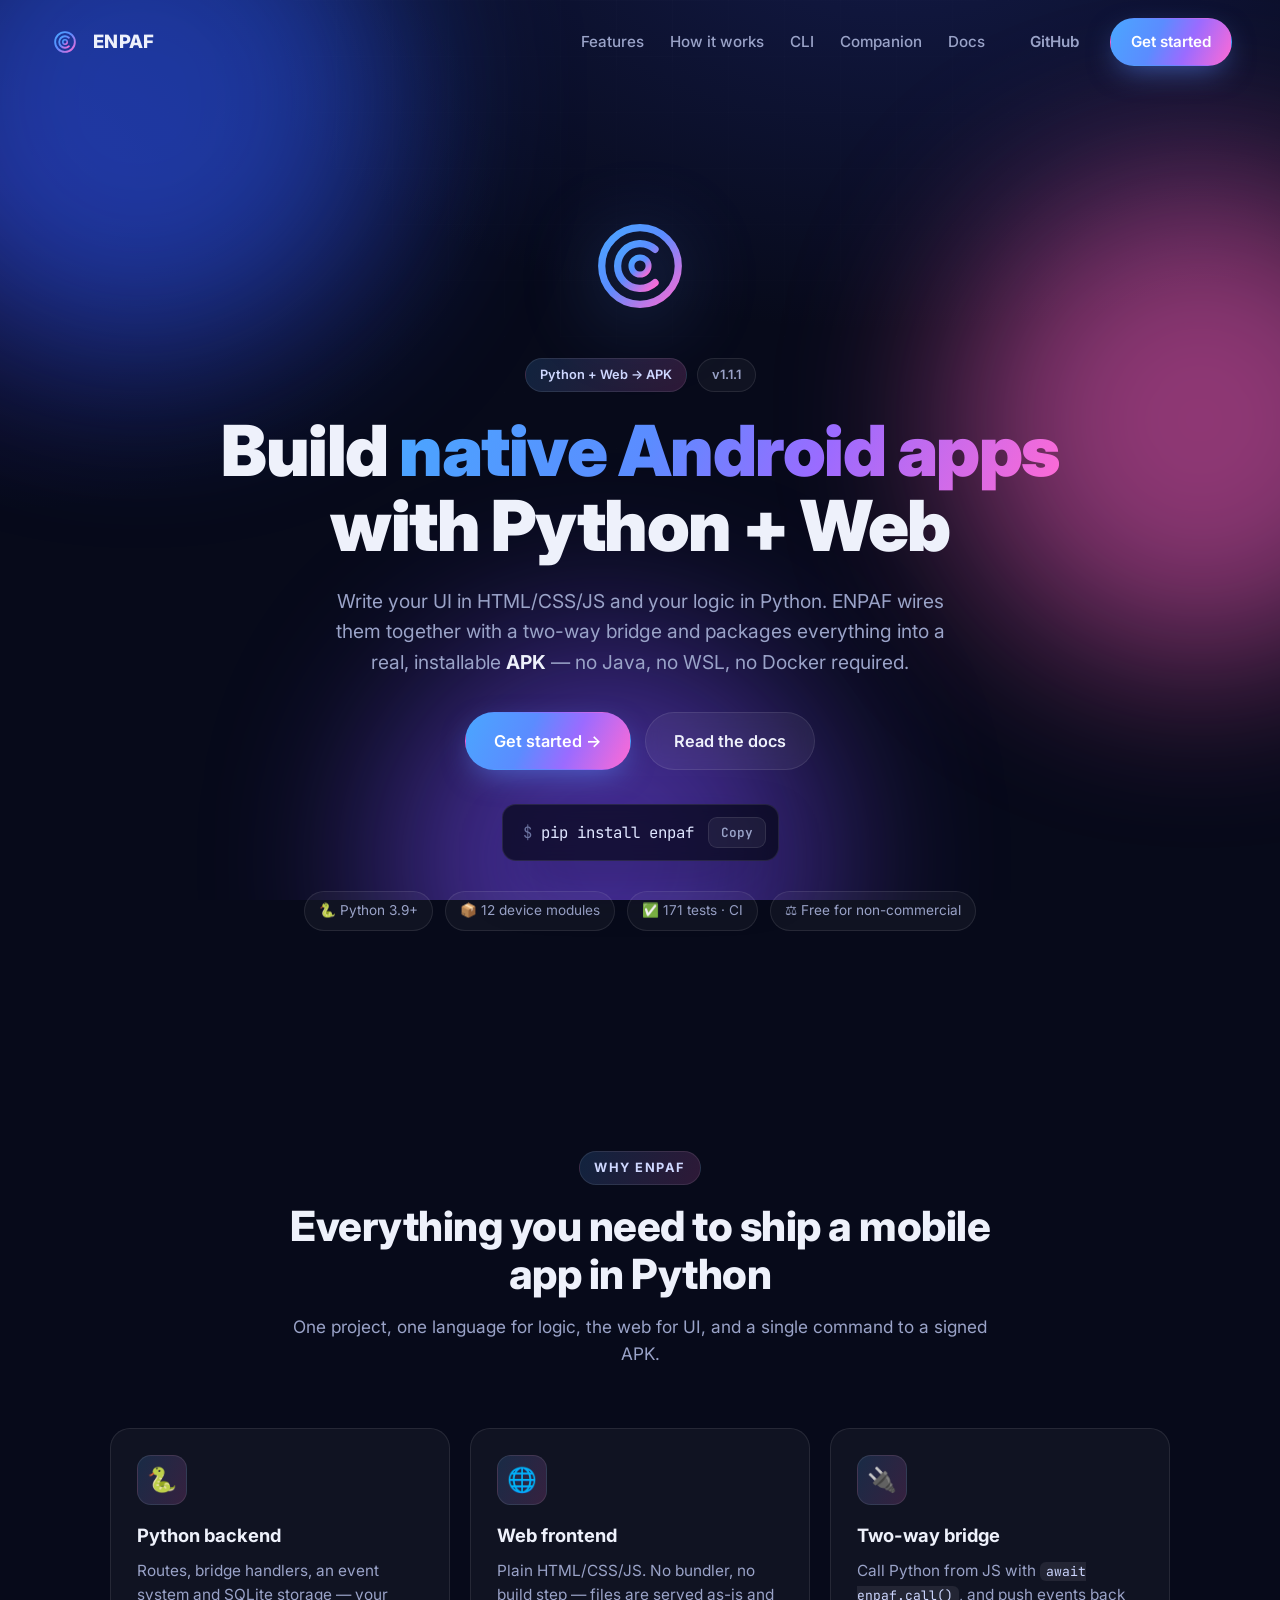
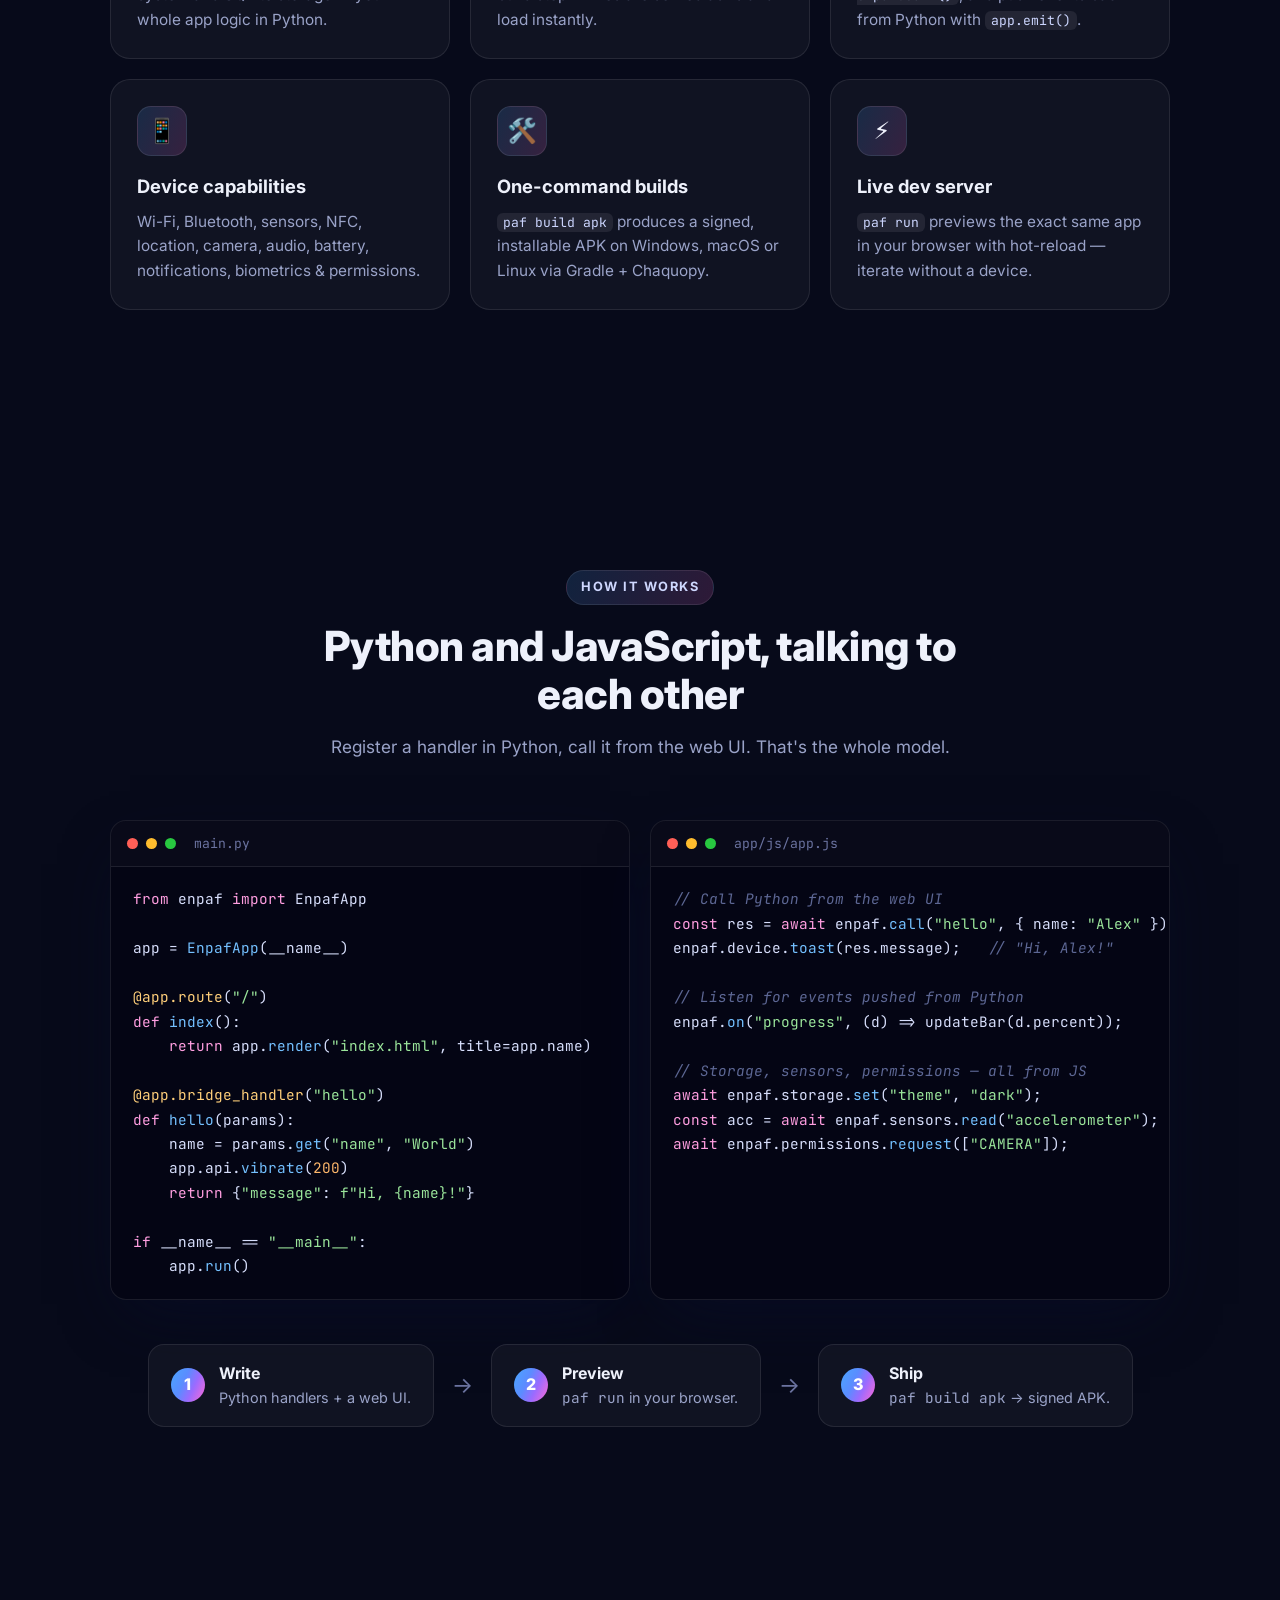
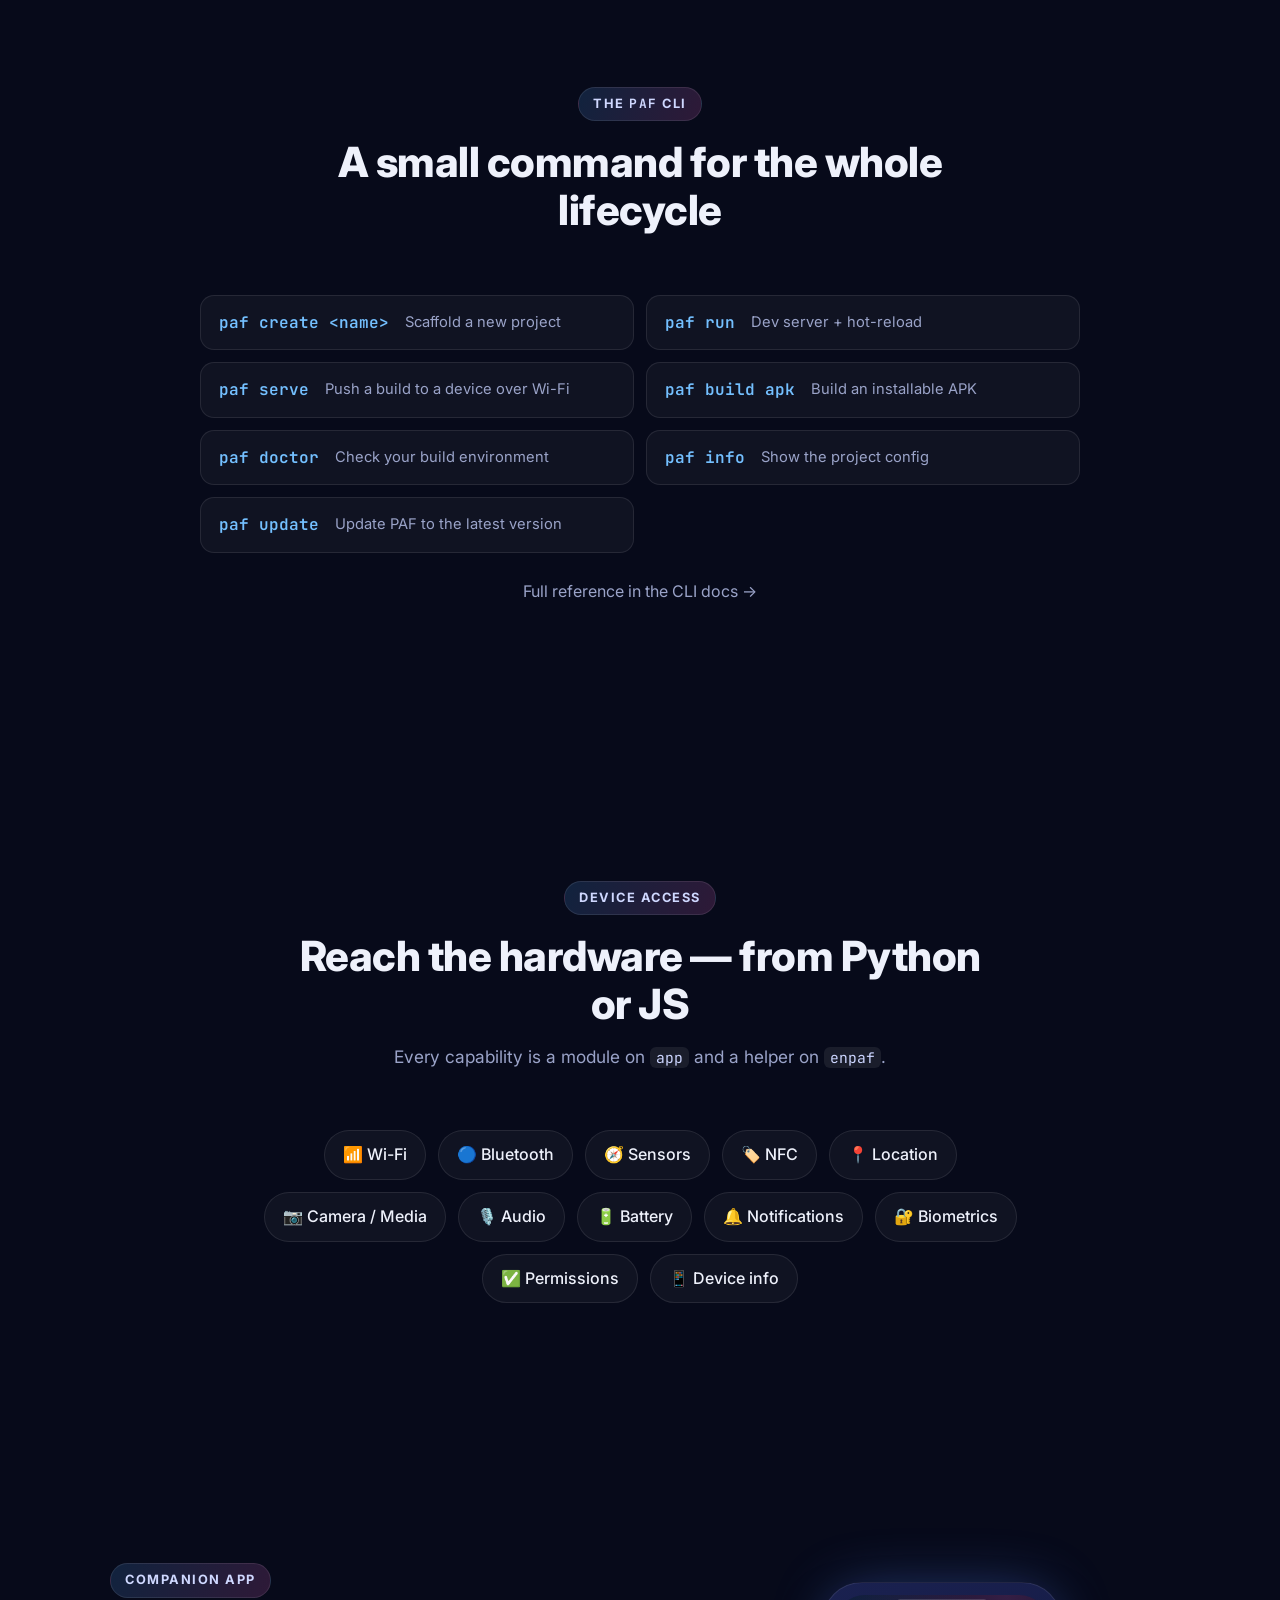
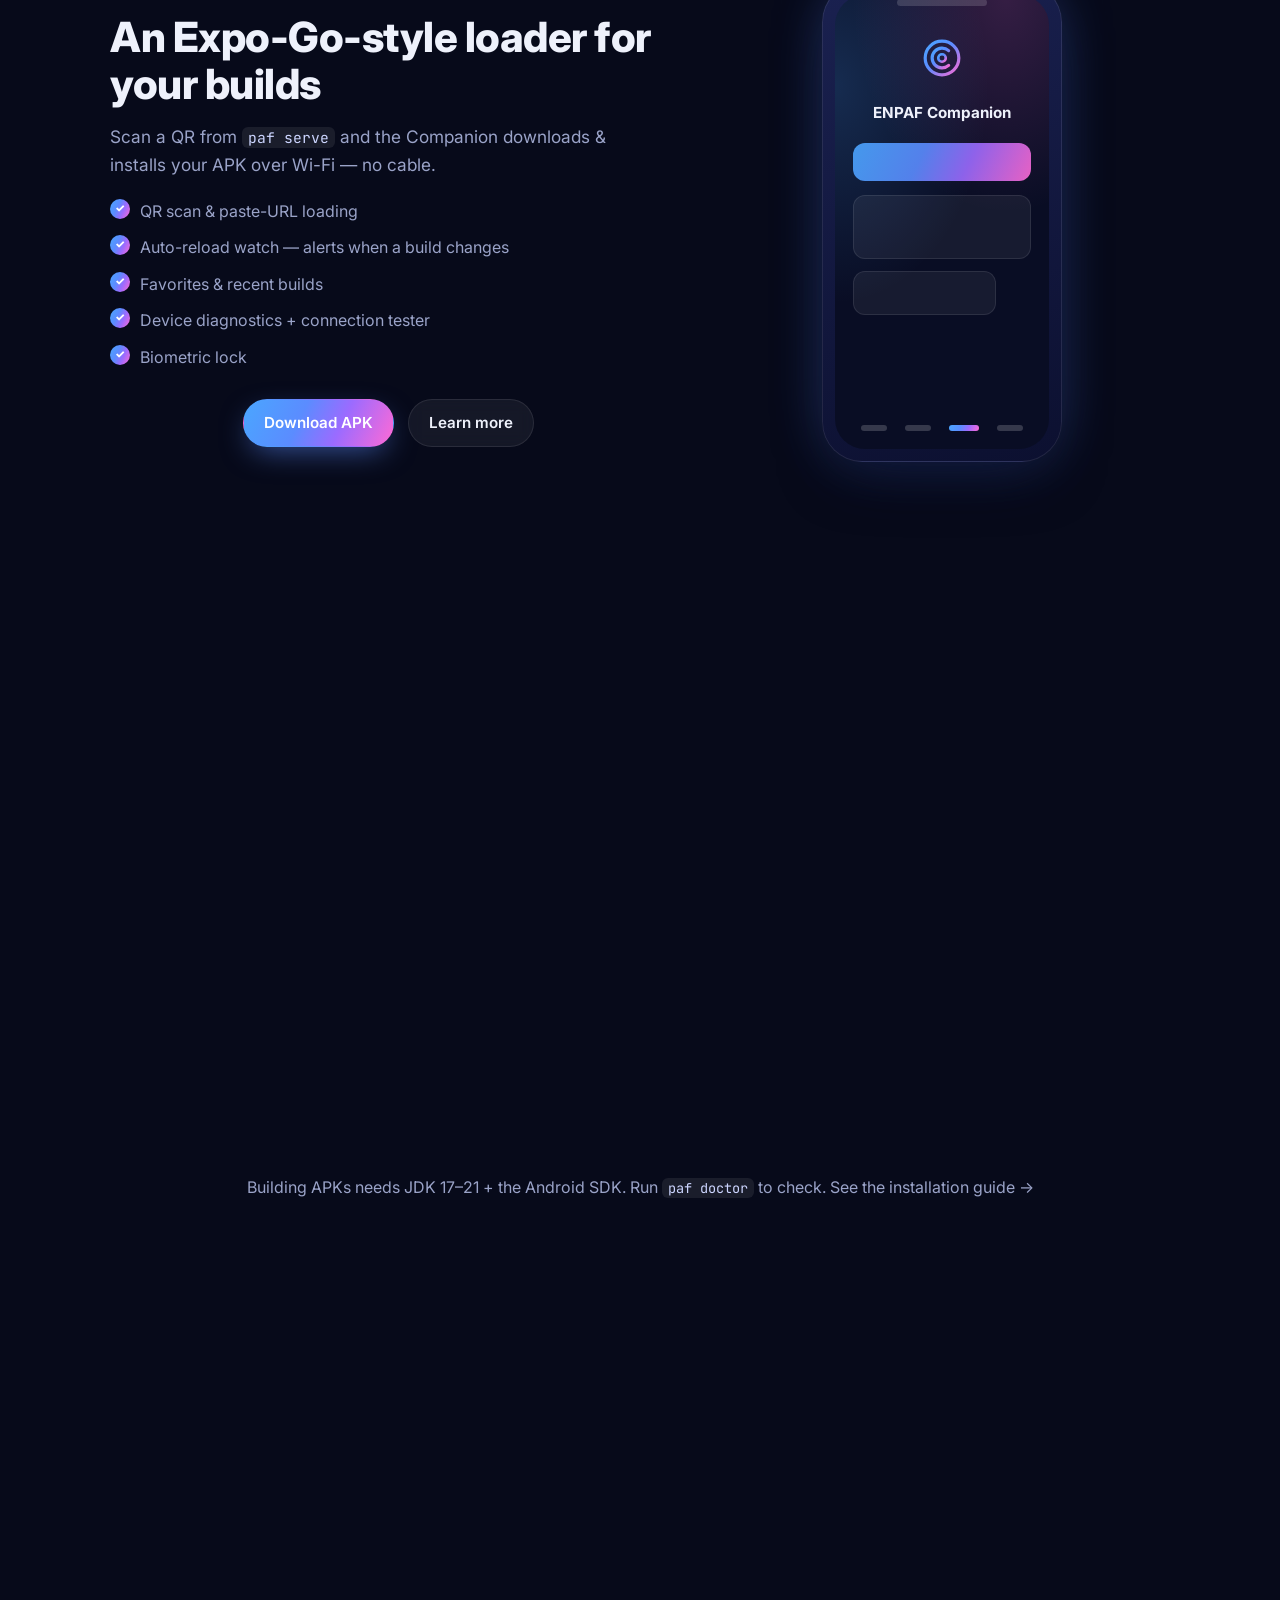
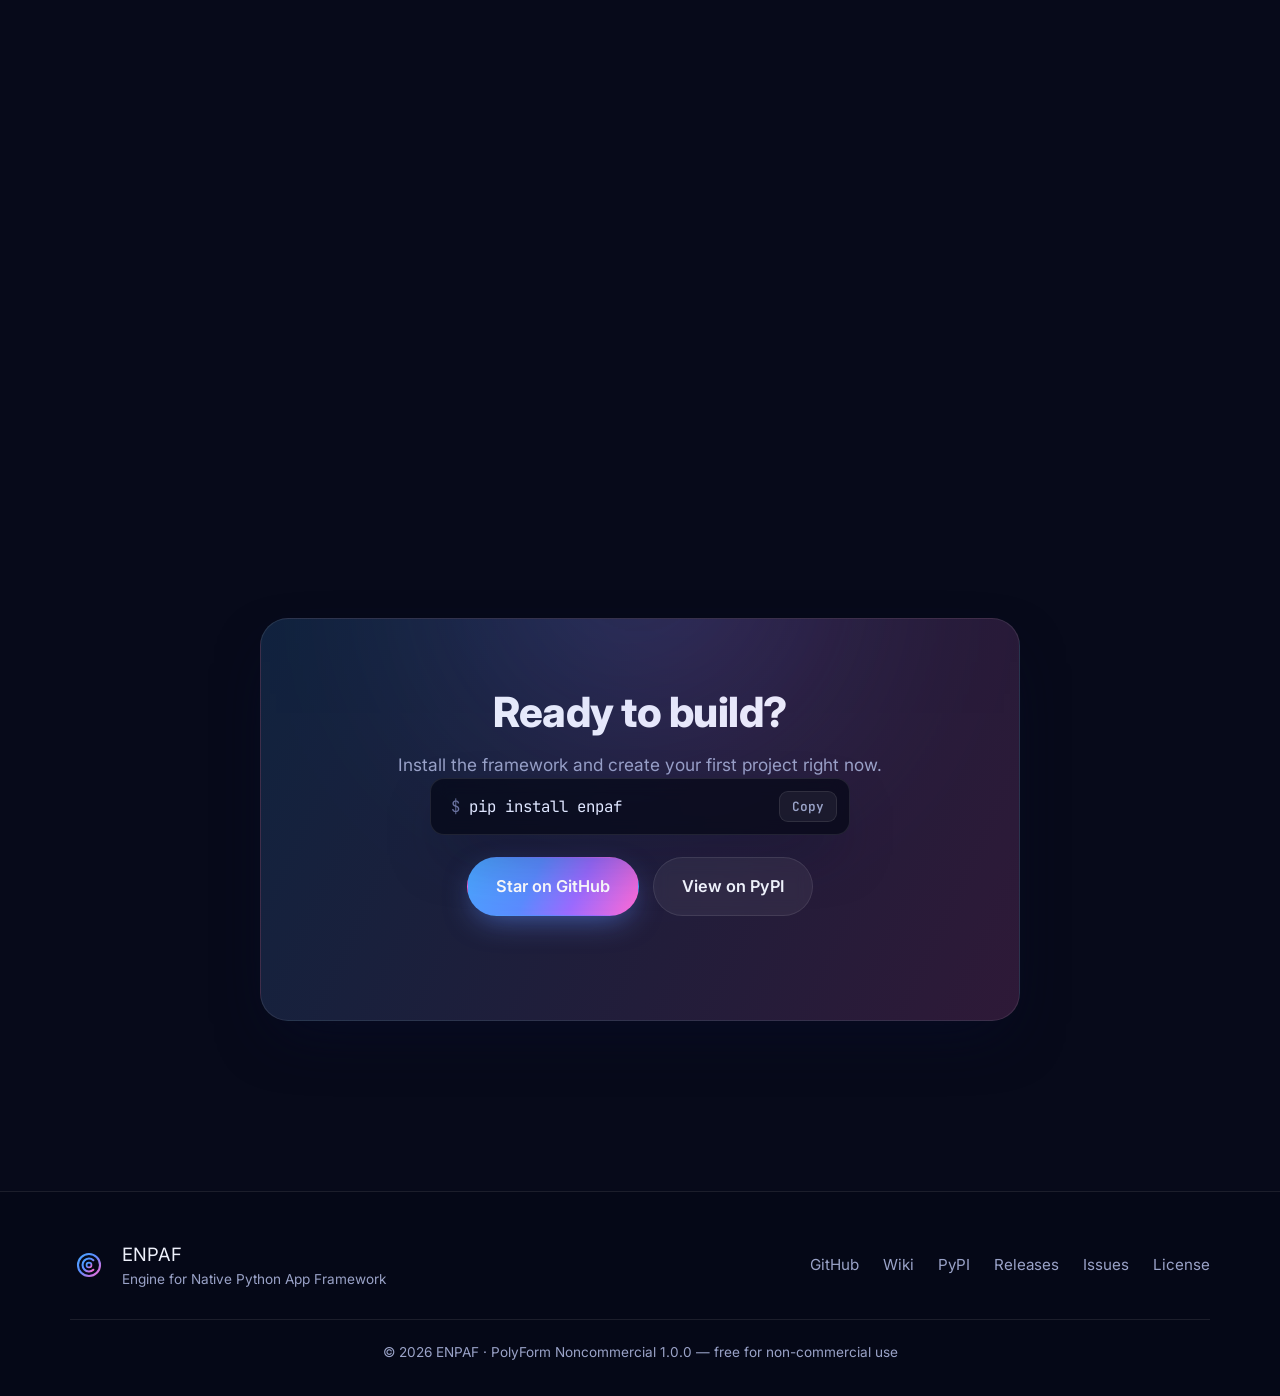
==== site/index.html @ 620d24fa "Add product website (Docker, nginx :5000) A modern single-page marketing + docs site styled after th" ====
<!DOCTYPE html>
<html lang="en">
<head>
  <meta charset="UTF-8" />
  <meta name="viewport" content="width=device-width, initial-scale=1.0" />
  <title>ENPAF — Build native Android apps with Python + Web</title>
  <meta name="description" content="ENPAF is a framework for building real Android APKs with Python and HTML/CSS/JS. Write your UI on the web stack, your logic in Python, ship a native app." />
  <meta name="theme-color" content="#080b1e" />
  <meta property="og:title" content="ENPAF — Python + Web → Android APK" />
  <meta property="og:description" content="Write your UI in HTML/CSS/JS, your logic in Python, and ship a real Android APK." />
  <meta property="og:type" content="website" />
  <meta property="og:image" content="assets/og.png" />
  <link rel="icon" type="image/svg+xml" href="assets/favicon.svg" />
  <link rel="preconnect" href="https://fonts.googleapis.com" />
  <link rel="preconnect" href="https://fonts.gstatic.com" crossorigin />
  <link href="https://fonts.googleapis.com/css2?family=Inter:wght@400;500;600;700;800;900&family=JetBrains+Mono:wght@400;500;600&display=swap" rel="stylesheet" />
  <link rel="stylesheet" href="assets/style.css" />
</head>
<body>

  <!-- Animated backdrop -->
  <div class="bg" aria-hidden="true">
    <div class="blob blob-1"></div>
    <div class="blob blob-2"></div>
    <div class="blob blob-3"></div>
    <div class="grid-overlay"></div>
  </div>

  <!-- Nav -->
  <header class="nav" id="nav">
    <a class="nav-brand" href="#top">
      <span class="brand-mark" id="brandMark"></span>
      <span class="brand-name">ENPAF</span>
    </a>
    <nav class="nav-links">
      <a href="#features">Features</a>
      <a href="#how">How it works</a>
      <a href="#cli">CLI</a>
      <a href="#companion">Companion</a>
      <a href="#docs">Docs</a>
    </nav>
    <div class="nav-cta">
      <a class="btn btn-ghost" href="https://github.com/aaalllexxx/enpaf" target="_blank" rel="noopener">GitHub</a>
      <a class="btn btn-primary" href="#quickstart">Get started</a>
    </div>
  </header>

  <main id="top">

    <!-- Hero -->
    <section class="hero">
      <div class="hero-inner reveal">
        <div class="hero-logo" id="heroLogo"></div>
        <div class="pill-row">
          <span class="pill">Python + Web → APK</span>
          <span class="pill pill-dim">v1.1.1</span>
        </div>
        <h1 class="hero-title">
          Build <span class="grad">native Android apps</span><br />
          with Python&nbsp;+&nbsp;Web
        </h1>
        <p class="hero-sub">
          Write your UI in HTML/CSS/JS and your logic in Python. ENPAF wires them
          together with a two-way bridge and packages everything into a real,
          installable <strong>APK</strong> — no Java, no WSL, no Docker required.
        </p>

        <div class="hero-actions">
          <a class="btn btn-primary btn-lg" href="#quickstart">Get started →</a>
          <a class="btn btn-glass btn-lg" href="https://github.com/aaalllexxx/enpaf/wiki" target="_blank" rel="noopener">Read the docs</a>
        </div>

        <div class="code-inline" data-copy="pip install enpaf">
          <code><span class="tok-dim">$</span> pip install enpaf</code>
          <button class="copy-btn" aria-label="Copy">Copy</button>
        </div>

        <div class="badges">
          <span class="badge">🐍 Python 3.9+</span>
          <span class="badge">📦 12 device modules</span>
          <span class="badge">✅ 171 tests · CI</span>
          <span class="badge">⚖ Free for non-commercial</span>
        </div>
      </div>
    </section>

    <!-- Features -->
    <section class="section" id="features">
      <div class="section-head reveal">
        <span class="eyebrow">Why ENPAF</span>
        <h2>Everything you need to ship a mobile app in Python</h2>
        <p class="lead">One project, one language for logic, the web for UI, and a single command to a signed APK.</p>
      </div>
      <div class="grid features">
        <article class="card reveal">
          <div class="card-ic">🐍</div>
          <h3>Python backend</h3>
          <p>Routes, bridge handlers, an event system and SQLite storage — your whole app logic in Python.</p>
        </article>
        <article class="card reveal">
          <div class="card-ic">🌐</div>
          <h3>Web frontend</h3>
          <p>Plain HTML/CSS/JS. No bundler, no build step — files are served as-is and load instantly.</p>
        </article>
        <article class="card reveal">
          <div class="card-ic">🔌</div>
          <h3>Two-way bridge</h3>
          <p>Call Python from JS with <code>await enpaf.call()</code>, and push events back from Python with <code>app.emit()</code>.</p>
        </article>
        <article class="card reveal">
          <div class="card-ic">📱</div>
          <h3>Device capabilities</h3>
          <p>Wi-Fi, Bluetooth, sensors, NFC, location, camera, audio, battery, notifications, biometrics &amp; permissions.</p>
        </article>
        <article class="card reveal">
          <div class="card-ic">🛠️</div>
          <h3>One-command builds</h3>
          <p><code>paf build apk</code> produces a signed, installable APK on Windows, macOS or Linux via Gradle + Chaquopy.</p>
        </article>
        <article class="card reveal">
          <div class="card-ic">⚡</div>
          <h3>Live dev server</h3>
          <p><code>paf run</code> previews the exact same app in your browser with hot-reload — iterate without a device.</p>
        </article>
      </div>
    </section>

    <!-- How it works -->
    <section class="section" id="how">
      <div class="section-head reveal">
        <span class="eyebrow">How it works</span>
        <h2>Python and JavaScript, talking to each other</h2>
        <p class="lead">Register a handler in Python, call it from the web UI. That's the whole model.</p>
      </div>

      <div class="code-split">
        <div class="code-card reveal">
          <div class="code-head"><span class="dot r"></span><span class="dot y"></span><span class="dot g"></span><span class="code-file">main.py</span></div>
<pre class="code"><span class="k">from</span> enpaf <span class="k">import</span> EnpafApp

app = <span class="fn">EnpafApp</span>(__name__)

<span class="dec">@app.route</span>(<span class="s">"/"</span>)
<span class="k">def</span> <span class="fn">index</span>():
    <span class="k">return</span> app.<span class="fn">render</span>(<span class="s">"index.html"</span>, title=app.name)

<span class="dec">@app.bridge_handler</span>(<span class="s">"hello"</span>)
<span class="k">def</span> <span class="fn">hello</span>(params):
    name = params.<span class="fn">get</span>(<span class="s">"name"</span>, <span class="s">"World"</span>)
    app.api.<span class="fn">vibrate</span>(<span class="n">200</span>)
    <span class="k">return</span> {<span class="s">"message"</span>: <span class="s">f"Hi, {name}!"</span>}

<span class="k">if</span> __name__ == <span class="s">"__main__"</span>:
    app.<span class="fn">run</span>()</pre>
        </div>

        <div class="code-card reveal">
          <div class="code-head"><span class="dot r"></span><span class="dot y"></span><span class="dot g"></span><span class="code-file">app/js/app.js</span></div>
<pre class="code"><span class="c">// Call Python from the web UI</span>
<span class="k">const</span> res = <span class="k">await</span> enpaf.<span class="fn">call</span>(<span class="s">"hello"</span>, { name: <span class="s">"Alex"</span> });
enpaf.device.<span class="fn">toast</span>(res.message);   <span class="c">// "Hi, Alex!"</span>

<span class="c">// Listen for events pushed from Python</span>
enpaf.<span class="fn">on</span>(<span class="s">"progress"</span>, (d) => updateBar(d.percent));

<span class="c">// Storage, sensors, permissions — all from JS</span>
<span class="k">await</span> enpaf.storage.<span class="fn">set</span>(<span class="s">"theme"</span>, <span class="s">"dark"</span>);
<span class="k">const</span> acc = <span class="k">await</span> enpaf.sensors.<span class="fn">read</span>(<span class="s">"accelerometer"</span>);
<span class="k">await</span> enpaf.permissions.<span class="fn">request</span>([<span class="s">"CAMERA"</span>]);</pre>
        </div>
      </div>

      <div class="steps reveal">
        <div class="step"><span class="step-n">1</span><div><b>Write</b><p>Python handlers + a web UI.</p></div></div>
        <div class="step-arrow">→</div>
        <div class="step"><span class="step-n">2</span><div><b>Preview</b><p><code>paf run</code> in your browser.</p></div></div>
        <div class="step-arrow">→</div>
        <div class="step"><span class="step-n">3</span><div><b>Ship</b><p><code>paf build apk</code> → signed APK.</p></div></div>
      </div>
    </section>

    <!-- CLI -->
    <section class="section" id="cli">
      <div class="section-head reveal">
        <span class="eyebrow">The <code>paf</code> CLI</span>
        <h2>A small command for the whole lifecycle</h2>
      </div>
      <div class="cli-grid">
        <div class="cli-row reveal"><code class="cmd">paf create &lt;name&gt;</code><span>Scaffold a new project</span></div>
        <div class="cli-row reveal"><code class="cmd">paf run</code><span>Dev server + hot-reload</span></div>
        <div class="cli-row reveal"><code class="cmd">paf serve</code><span>Push a build to a device over Wi-Fi</span></div>
        <div class="cli-row reveal"><code class="cmd">paf build apk</code><span>Build an installable APK</span></div>
        <div class="cli-row reveal"><code class="cmd">paf doctor</code><span>Check your build environment</span></div>
        <div class="cli-row reveal"><code class="cmd">paf info</code><span>Show the project config</span></div>
        <div class="cli-row reveal"><code class="cmd">paf update</code><span>Update PAF to the latest version</span></div>
      </div>
      <p class="center muted">Full reference in the <a href="https://github.com/aaalllexxx/enpaf/wiki/CLI-Reference" target="_blank" rel="noopener">CLI docs →</a></p>
    </section>

    <!-- Capabilities -->
    <section class="section" id="capabilities">
      <div class="section-head reveal">
        <span class="eyebrow">Device access</span>
        <h2>Reach the hardware — from Python or JS</h2>
        <p class="lead">Every capability is a module on <code>app</code> and a helper on <code>enpaf</code>.</p>
      </div>
      <div class="chips reveal">
        <span class="chip">📶 Wi-Fi</span>
        <span class="chip">🔵 Bluetooth</span>
        <span class="chip">🧭 Sensors</span>
        <span class="chip">🏷️ NFC</span>
        <span class="chip">📍 Location</span>
        <span class="chip">📷 Camera / Media</span>
        <span class="chip">🎙️ Audio</span>
        <span class="chip">🔋 Battery</span>
        <span class="chip">🔔 Notifications</span>
        <span class="chip">🔐 Biometrics</span>
        <span class="chip">✅ Permissions</span>
        <span class="chip">📱 Device info</span>
      </div>
    </section>

    <!-- Companion -->
    <section class="section" id="companion">
      <div class="companion reveal">
        <div class="companion-text">
          <span class="eyebrow">Companion app</span>
          <h2>An Expo-Go-style loader for your builds</h2>
          <p class="lead">Scan a QR from <code>paf serve</code> and the Companion downloads &amp; installs your APK over Wi-Fi — no cable.</p>
          <ul class="ticks">
            <li>QR scan &amp; paste-URL loading</li>
            <li>Auto-reload watch — alerts when a build changes</li>
            <li>Favorites &amp; recent builds</li>
            <li>Device diagnostics + connection tester</li>
            <li>Biometric lock</li>
          </ul>
          <div class="hero-actions">
            <a class="btn btn-primary" href="https://github.com/aaalllexxx/enpaf/releases/latest" target="_blank" rel="noopener">Download APK</a>
            <a class="btn btn-glass" href="https://github.com/aaalllexxx/enpaf/wiki/Companion-App" target="_blank" rel="noopener">Learn more</a>
          </div>
        </div>
        <div class="companion-art">
          <div class="phone">
            <div class="phone-screen">
              <div class="ph-logo" id="phoneLogo"></div>
              <div class="ph-title">ENPAF Companion</div>
              <div class="ph-bar"></div>
              <div class="ph-card"></div>
              <div class="ph-card short"></div>
              <div class="ph-tabs"><span></span><span></span><span class="on"></span><span></span></div>
            </div>
          </div>
        </div>
      </div>
    </section>

    <!-- Quick start -->
    <section class="section" id="quickstart">
      <div class="section-head reveal">
        <span class="eyebrow">Quick start</span>
        <h2>From zero to an APK in four commands</h2>
      </div>
      <div class="terminal reveal">
        <div class="code-head"><span class="dot r"></span><span class="dot y"></span><span class="dot g"></span><span class="code-file">terminal</span></div>
<pre class="code"><span class="tok-dim">$</span> pip install enpaf
<span class="tok-dim">$</span> paf create myapp
<span class="tok-dim">$</span> cd myapp
<span class="tok-dim">$</span> paf run            <span class="c"># preview at http://127.0.0.1:8080</span>
<span class="tok-dim">$</span> paf build apk      <span class="c"># → dist/myapp-1.0.0.apk</span></pre>
      </div>
      <p class="center muted">Building APKs needs JDK 17–21 + the Android SDK. Run <code>paf doctor</code> to check. See the <a href="https://github.com/aaalllexxx/enpaf/wiki/Installation" target="_blank" rel="noopener">installation guide →</a></p>
    </section>

    <!-- Docs -->
    <section class="section" id="docs">
      <div class="section-head reveal">
        <span class="eyebrow">Documentation</span>
        <h2>Dive into the full guide</h2>
        <p class="lead">A detailed wiki covers everything from your first project to release signing.</p>
      </div>
      <div class="grid docs">
        <a class="doc-card reveal" href="https://github.com/aaalllexxx/enpaf/wiki/Installation" target="_blank" rel="noopener"><h3>Installation</h3><p>Framework + the build toolchain.</p><span class="go">→</span></a>
        <a class="doc-card reveal" href="https://github.com/aaalllexxx/enpaf/wiki/Quick-Start" target="_blank" rel="noopener"><h3>Quick Start</h3><p>Your first app in 5 minutes.</p><span class="go">→</span></a>
        <a class="doc-card reveal" href="https://github.com/aaalllexxx/enpaf/wiki/Python-API" target="_blank" rel="noopener"><h3>Python API</h3><p><code>EnpafApp</code>, routes, handlers, events.</p><span class="go">→</span></a>
        <a class="doc-card reveal" href="https://github.com/aaalllexxx/enpaf/wiki/JavaScript-Bridge" target="_blank" rel="noopener"><h3>JavaScript Bridge</h3><p>The full <code>enpaf.*</code> client SDK.</p><span class="go">→</span></a>
        <a class="doc-card reveal" href="https://github.com/aaalllexxx/enpaf/wiki/Device-Capabilities" target="_blank" rel="noopener"><h3>Device Capabilities</h3><p>Sensors, NFC, Wi-Fi, BT &amp; more.</p><span class="go">→</span></a>
        <a class="doc-card reveal" href="https://github.com/aaalllexxx/enpaf/wiki/Building-APKs" target="_blank" rel="noopener"><h3>Building APKs</h3><p>Gradle + Chaquopy, signing, release.</p><span class="go">→</span></a>
        <a class="doc-card reveal" href="https://github.com/aaalllexxx/enpaf/wiki/Architecture" target="_blank" rel="noopener"><h3>Architecture</h3><p>How dev mode &amp; Android mode work.</p><span class="go">→</span></a>
        <a class="doc-card reveal" href="https://github.com/aaalllexxx/enpaf/wiki/Troubleshooting" target="_blank" rel="noopener"><h3>Troubleshooting</h3><p>Crashes, builds, OneDrive, JDK.</p><span class="go">→</span></a>
      </div>
    </section>

    <!-- CTA -->
    <section class="section">
      <div class="cta reveal">
        <h2>Ready to build?</h2>
        <p class="lead">Install the framework and create your first project right now.</p>
        <div class="code-inline wide" data-copy="pip install enpaf">
          <code><span class="tok-dim">$</span> pip install enpaf</code>
          <button class="copy-btn" aria-label="Copy">Copy</button>
        </div>
        <div class="hero-actions center-actions">
          <a class="btn btn-primary btn-lg" href="https://github.com/aaalllexxx/enpaf" target="_blank" rel="noopener">Star on GitHub</a>
          <a class="btn btn-glass btn-lg" href="https://pypi.org/project/enpaf/" target="_blank" rel="noopener">View on PyPI</a>
        </div>
      </div>
    </section>
  </main>

  <footer class="footer">
    <div class="footer-inner">
      <div class="footer-brand">
        <span class="brand-mark sm" id="footMark"></span>
        <div>
          <div class="brand-name">ENPAF</div>
          <div class="muted small">Engine for Native Python App Framework</div>
        </div>
      </div>
      <nav class="footer-links">
        <a href="https://github.com/aaalllexxx/enpaf" target="_blank" rel="noopener">GitHub</a>
        <a href="https://github.com/aaalllexxx/enpaf/wiki" target="_blank" rel="noopener">Wiki</a>
        <a href="https://pypi.org/project/enpaf/" target="_blank" rel="noopener">PyPI</a>
        <a href="https://github.com/aaalllexxx/enpaf/releases" target="_blank" rel="noopener">Releases</a>
        <a href="https://github.com/aaalllexxx/enpaf/issues" target="_blank" rel="noopener">Issues</a>
        <a href="https://github.com/aaalllexxx/enpaf/blob/main/LICENSE" target="_blank" rel="noopener">License</a>
      </nav>
    </div>
    <div class="footer-bottom muted small">
      © 2026 ENPAF · PolyForm Noncommercial 1.0.0 — free for non-commercial use
    </div>
  </footer>

  <script src="assets/app.js"></script>
</body>
</html>
---- site/assets/style.css ----
/* ENPAF product site — companion-inspired blue→pink on deep navy. */

:root {
  --bg: #070a1a;
  --bg-2: #0b1030;
  --panel: rgba(255, 255, 255, 0.04);
  --panel-2: rgba(255, 255, 255, 0.06);
  --stroke: rgba(255, 255, 255, 0.09);
  --text: #eef1fb;
  --muted: #9aa3c8;
  --dim: #6b73a0;
  --blue: #5b8cff;
  --blue-2: #4aa6ff;
  --pink: #ff6ad5;
  --violet: #9b6bff;
  --grad: linear-gradient(115deg, #4aa6ff 0%, #5b8cff 38%, #9b6bff 64%, #ff6ad5 100%);
  --grad-soft: linear-gradient(115deg, rgba(74,166,255,.16), rgba(255,106,213,.16));
  --radius: 20px;
  --maxw: 1140px;
  --shadow: 0 24px 60px -20px rgba(8, 12, 40, 0.8);
  --glow: 0 0 60px -12px rgba(91, 140, 255, 0.45);
}

* { box-sizing: border-box; }
html { scroll-behavior: smooth; }

body {
  margin: 0;
  font-family: "Inter", system-ui, -apple-system, "Segoe UI", Roboto, sans-serif;
  background: var(--bg);
  color: var(--text);
  line-height: 1.6;
  overflow-x: hidden;
  -webkit-font-smoothing: antialiased;
}

a { color: inherit; text-decoration: none; }
code { font-family: "JetBrains Mono", ui-monospace, "SF Mono", Menlo, monospace; }
.muted { color: var(--muted); }
.small { font-size: 0.85rem; }
.center { text-align: center; }

/* ── Animated backdrop ───────────────────────────────────── */
.bg { position: fixed; inset: 0; z-index: -1; overflow: hidden; background:
  radial-gradient(1200px 700px at 70% -10%, #131a47 0%, transparent 60%),
  radial-gradient(900px 600px at 0% 20%, #160f3a 0%, transparent 55%),
  var(--bg); }
.blob { position: absolute; border-radius: 50%; filter: blur(90px); opacity: 0.55; will-change: transform; }
.blob-1 { width: 520px; height: 520px; background: #2b5cff; top: -160px; left: -120px; animation: float1 18s ease-in-out infinite; }
.blob-2 { width: 480px; height: 480px; background: #ff5fc0; top: 20%; right: -160px; animation: float2 22s ease-in-out infinite; }
.blob-3 { width: 440px; height: 440px; background: #7b4dff; bottom: -180px; left: 30%; animation: float3 26s ease-in-out infinite; }
.grid-overlay { position: absolute; inset: 0; opacity: 0.5;
  background-image: linear-gradient(rgba(255,255,255,.025) 1px, transparent 1px),
                    linear-gradient(90deg, rgba(255,255,255,.025) 1px, transparent 1px);
  background-size: 56px 56px;
  mask-image: radial-gradient(circle at 50% 0%, #000 0%, transparent 75%); }

@keyframes float1 { 50% { transform: translate(120px, 80px) scale(1.1); } }
@keyframes float2 { 50% { transform: translate(-100px, 60px) scale(0.92); } }
@keyframes float3 { 50% { transform: translate(80px, -90px) scale(1.08); } }

/* ── Nav ─────────────────────────────────────────────────── */
.nav {
  position: fixed; top: 0; left: 0; right: 0; z-index: 50;
  display: flex; align-items: center; gap: 24px;
  padding: 18px clamp(20px, 5vw, 48px);
  transition: padding .3s, background .3s, border-color .3s;
  border-bottom: 1px solid transparent;
}
.nav.scrolled {
  padding-top: 12px; padding-bottom: 12px;
  background: rgba(8, 11, 30, 0.72);
  backdrop-filter: blur(16px);
  border-bottom: 1px solid var(--stroke);
}
.nav-brand { display: flex; align-items: center; gap: 11px; font-weight: 800; letter-spacing: .3px; }
.brand-mark { width: 34px; height: 34px; display: inline-block; }
.brand-mark.sm { width: 38px; height: 38px; }
.brand-name { font-size: 1.15rem; }
.nav-links { display: flex; gap: 26px; margin-left: auto; }
.nav-links a { color: var(--muted); font-weight: 500; font-size: .95rem; transition: color .2s; }
.nav-links a:hover { color: var(--text); }
.nav-cta { display: flex; gap: 10px; }

/* ── Buttons ─────────────────────────────────────────────── */
.btn {
  display: inline-flex; align-items: center; justify-content: center;
  padding: 11px 20px; border-radius: 999px; font-weight: 600; font-size: .95rem;
  border: 1px solid transparent; cursor: pointer; transition: transform .18s, box-shadow .25s, background .25s, border-color .25s;
}
.btn:hover { transform: translateY(-2px); }
.btn-lg { padding: 15px 28px; font-size: 1.02rem; }
.btn-primary { background: var(--grad); color: #fff; box-shadow: 0 10px 30px -8px rgba(91,140,255,.6); }
.btn-primary:hover { box-shadow: 0 16px 40px -8px rgba(255,106,213,.55); }
.btn-glass { background: var(--panel-2); color: var(--text); border-color: var(--stroke); backdrop-filter: blur(8px); }
.btn-glass:hover { background: rgba(255,255,255,.1); }
.btn-ghost { background: transparent; color: var(--muted); }
.btn-ghost:hover { color: var(--text); }

/* ── Layout ──────────────────────────────────────────────── */
.section { max-width: var(--maxw); margin: 0 auto; padding: clamp(70px, 11vw, 130px) clamp(20px, 5vw, 40px); }
.section-head { max-width: 720px; margin: 0 auto clamp(36px, 6vw, 60px); text-align: center; }
.eyebrow { display: inline-block; font-size: .8rem; font-weight: 700; letter-spacing: 1.5px; text-transform: uppercase;
  background: var(--grad-soft); color: #cfd8ff; padding: 6px 14px; border-radius: 999px; border: 1px solid var(--stroke); margin-bottom: 18px; }
.eyebrow code { background: none; color: inherit; }
h2 { font-size: clamp(1.7rem, 4vw, 2.6rem); line-height: 1.15; margin: 0 0 14px; font-weight: 800; letter-spacing: -.5px; }
h3 { font-size: 1.15rem; margin: 0 0 8px; font-weight: 700; }
.lead { color: var(--muted); font-size: 1.08rem; margin: 0; }

.grad { background: var(--grad); -webkit-background-clip: text; background-clip: text; color: transparent; }

/* ── Hero ────────────────────────────────────────────────── */
.hero { max-width: var(--maxw); margin: 0 auto; padding: clamp(130px, 18vw, 200px) clamp(20px, 5vw, 40px) clamp(40px, 8vw, 90px); text-align: center; }
.hero-logo { width: clamp(96px, 16vw, 132px); height: clamp(96px, 16vw, 132px); margin: 0 auto 26px; filter: drop-shadow(0 12px 40px rgba(91,140,255,.45)); }
.pill-row { display: flex; gap: 10px; justify-content: center; margin-bottom: 22px; }
.pill { font-size: .8rem; font-weight: 600; padding: 6px 14px; border-radius: 999px; background: var(--grad-soft); border: 1px solid var(--stroke); color: #cfd8ff; }
.pill-dim { background: var(--panel); color: var(--muted); }
.hero-title { font-size: clamp(2.3rem, 6.5vw, 4.4rem); line-height: 1.06; margin: 0 0 22px; font-weight: 900; letter-spacing: -1.5px; }
.hero-sub { max-width: 640px; margin: 0 auto 34px; color: var(--muted); font-size: clamp(1rem, 2.2vw, 1.2rem); }
.hero-sub strong { color: var(--text); }
.hero-actions { display: flex; gap: 14px; justify-content: center; flex-wrap: wrap; margin-bottom: 34px; }
.center-actions { margin-top: 8px; }

.code-inline {
  display: inline-flex; align-items: center; gap: 14px;
  background: rgba(4, 6, 20, 0.7); border: 1px solid var(--stroke); border-radius: 14px;
  padding: 12px 12px 12px 20px; font-family: "JetBrains Mono", monospace; font-size: .98rem;
  backdrop-filter: blur(8px); box-shadow: var(--shadow);
}
.code-inline.wide { display: flex; max-width: 420px; margin: 0 auto 22px; justify-content: space-between; }
.code-inline code { color: #dfe6ff; }
.tok-dim { color: var(--dim); }
.copy-btn { background: var(--panel-2); border: 1px solid var(--stroke); color: var(--muted); border-radius: 9px;
  padding: 6px 12px; font-size: .8rem; font-weight: 600; cursor: pointer; transition: all .2s; font-family: inherit; }
.copy-btn:hover { color: #fff; background: rgba(91,140,255,.25); border-color: rgba(91,140,255,.5); }
.copy-btn.ok { color: #7ef0b0; border-color: rgba(126,240,176,.5); }

.badges { display: flex; gap: 12px; justify-content: center; flex-wrap: wrap; margin-top: 30px; }
.badge { font-size: .85rem; color: var(--muted); background: var(--panel); border: 1px solid var(--stroke); padding: 8px 14px; border-radius: 999px; }

/* ── Cards / grids ───────────────────────────────────────── */
.grid { display: grid; gap: 20px; }
.features { grid-template-columns: repeat(3, 1fr); }
.docs { grid-template-columns: repeat(4, 1fr); }
.card {
  background: var(--panel); border: 1px solid var(--stroke); border-radius: var(--radius);
  padding: 26px; transition: transform .25s, border-color .25s, box-shadow .25s, background .25s; position: relative; overflow: hidden;
}
.card::before { content: ""; position: absolute; inset: 0; border-radius: inherit; padding: 1px;
  background: var(--grad); -webkit-mask: linear-gradient(#000 0 0) content-box, linear-gradient(#000 0 0);
  -webkit-mask-composite: xor; mask-composite: exclude; opacity: 0; transition: opacity .3s; }
.card:hover { transform: translateY(-6px); background: var(--panel-2); box-shadow: var(--shadow); }
.card:hover::before { opacity: .7; }
.card-ic { width: 50px; height: 50px; display: grid; place-items: center; font-size: 1.5rem; border-radius: 14px;
  background: var(--grad-soft); border: 1px solid var(--stroke); margin-bottom: 16px; }
.card p { color: var(--muted); margin: 0; font-size: .96rem; }
.card code, .lead code, .cli-row span code, .muted code { background: rgba(255,255,255,.08); padding: 1px 6px; border-radius: 6px; font-size: .85em; color: #cdd6ff; }

/* ── Code split / cards ──────────────────────────────────── */
.code-split { display: grid; grid-template-columns: 1fr 1fr; gap: 20px; }
.code-card, .terminal { background: rgba(4, 6, 20, 0.82); border: 1px solid var(--stroke); border-radius: 16px; overflow: hidden; box-shadow: var(--shadow); }
.terminal { max-width: 760px; margin: 0 auto; }
.code-head { display: flex; align-items: center; gap: 8px; padding: 12px 16px; border-bottom: 1px solid var(--stroke); background: rgba(255,255,255,.02); }
.dot { width: 11px; height: 11px; border-radius: 50%; }
.dot.r { background: #ff5f57; } .dot.y { background: #febc2e; } .dot.g { background: #28c840; }
.code-file { margin-left: 10px; color: var(--dim); font-size: .82rem; font-family: "JetBrains Mono", monospace; }
pre.code { margin: 0; padding: 20px 22px; overflow-x: auto; font-family: "JetBrains Mono", monospace; font-size: .9rem; line-height: 1.7; color: #d7defb; }
.code .k { color: #ff9ee0; } .code .fn { color: #74c0ff; } .code .s { color: #9be59b; }
.code .c { color: #5d6794; font-style: italic; } .code .dec { color: #ffcf7a; } .code .n { color: #ffb86c; }

/* ── Steps ───────────────────────────────────────────────── */
.steps { display: flex; align-items: center; justify-content: center; gap: 18px; margin-top: 44px; flex-wrap: wrap; }
.step { display: flex; align-items: center; gap: 14px; background: var(--panel); border: 1px solid var(--stroke); border-radius: 16px; padding: 16px 22px; }
.step-n { width: 34px; height: 34px; flex: none; display: grid; place-items: center; border-radius: 50%; background: var(--grad); color: #fff; font-weight: 800; }
.step b { display: block; } .step p { margin: 0; color: var(--muted); font-size: .9rem; }
.step-arrow { color: var(--dim); font-size: 1.4rem; }

/* ── CLI ─────────────────────────────────────────────────── */
.cli-grid { display: grid; grid-template-columns: repeat(2, 1fr); gap: 12px; max-width: 880px; margin: 0 auto 26px; }
.cli-row { display: flex; align-items: center; gap: 16px; background: var(--panel); border: 1px solid var(--stroke); border-radius: 14px; padding: 14px 18px; transition: border-color .25s, background .25s; }
.cli-row:hover { background: var(--panel-2); border-color: rgba(91,140,255,.4); }
.cmd { color: #74c0ff; font-weight: 600; white-space: nowrap; }
.cli-row span { color: var(--muted); font-size: .92rem; }

/* ── Chips ───────────────────────────────────────────────── */
.chips { display: flex; flex-wrap: wrap; gap: 12px; justify-content: center; max-width: 820px; margin: 0 auto; }
.chip { background: var(--panel); border: 1px solid var(--stroke); border-radius: 999px; padding: 11px 18px; font-weight: 500; transition: transform .2s, border-color .2s, background .2s; }
.chip:hover { transform: translateY(-3px); background: var(--grad-soft); border-color: rgba(255,106,213,.4); }

/* ── Companion ───────────────────────────────────────────── */
.companion { display: grid; grid-template-columns: 1.1fr .9fr; gap: 48px; align-items: center; }
.companion-text .eyebrow { margin-bottom: 16px; }
.ticks { list-style: none; padding: 0; margin: 20px 0 28px; }
.ticks li { position: relative; padding-left: 30px; margin-bottom: 11px; color: var(--muted); }
.ticks li::before { content: "✓"; position: absolute; left: 0; top: 0; width: 20px; height: 20px; border-radius: 50%;
  background: var(--grad); color: #fff; display: grid; place-items: center; font-size: .7rem; font-weight: 800; }
.companion-art { display: grid; place-items: center; }
.phone { width: 240px; height: 480px; border-radius: 40px; padding: 12px; background: linear-gradient(160deg, #1a2150, #0c1030);
  border: 1px solid var(--stroke); box-shadow: var(--shadow), var(--glow); position: relative; animation: floaty 6s ease-in-out infinite; }
.phone::after { content: ""; position: absolute; top: 16px; left: 50%; transform: translateX(-50%); width: 90px; height: 7px; border-radius: 999px; background: rgba(255,255,255,.15); }
.phone-screen { width: 100%; height: 100%; border-radius: 30px; background:
  radial-gradient(120% 80% at 80% 0%, rgba(255,106,213,.18), transparent 60%),
  radial-gradient(120% 80% at 0% 20%, rgba(74,166,255,.2), transparent 60%), #090d24;
  padding: 34px 18px 18px; display: flex; flex-direction: column; align-items: center; }
.ph-logo { width: 58px; height: 58px; margin-bottom: 14px; }
.ph-title { font-weight: 700; font-size: .95rem; margin-bottom: 18px; }
.ph-bar { width: 100%; height: 38px; border-radius: 12px; background: var(--grad); opacity: .9; margin-bottom: 14px; }
.ph-card { width: 100%; height: 64px; border-radius: 12px; background: var(--panel-2); border: 1px solid var(--stroke); margin-bottom: 12px; }
.ph-card.short { height: 44px; width: 80%; align-self: flex-start; }
.ph-tabs { margin-top: auto; display: flex; gap: 18px; padding-top: 14px; }
.ph-tabs span { width: 26px; height: 6px; border-radius: 999px; background: rgba(255,255,255,.18); }
.ph-tabs span.on { background: var(--grad); width: 30px; }
@keyframes floaty { 50% { transform: translateY(-14px); } }

/* ── Docs cards ──────────────────────────────────────────── */
.doc-card { display: block; background: var(--panel); border: 1px solid var(--stroke); border-radius: 16px; padding: 22px; position: relative; transition: transform .25s, background .25s, border-color .25s; }
.doc-card:hover { transform: translateY(-5px); background: var(--panel-2); border-color: rgba(91,140,255,.45); }
.doc-card p { color: var(--muted); font-size: .9rem; margin: 0; }
.doc-card .go { position: absolute; top: 20px; right: 22px; color: var(--dim); transition: transform .25s, color .25s; }
.doc-card:hover .go { color: var(--pink); transform: translate(4px, -4px); }

/* ── CTA ─────────────────────────────────────────────────── */
.cta { max-width: 760px; margin: 0 auto; text-align: center; background: var(--grad-soft); border: 1px solid var(--stroke); border-radius: 28px; padding: clamp(40px, 7vw, 70px) 30px; box-shadow: var(--shadow); position: relative; overflow: hidden; }
.cta::before { content: ""; position: absolute; inset: -40% 30% auto; height: 60%; background: var(--grad); filter: blur(120px); opacity: .25; }

/* ── Footer ──────────────────────────────────────────────── */
.footer { border-top: 1px solid var(--stroke); margin-top: 40px; padding: 48px clamp(20px, 5vw, 40px) 32px; background: rgba(4,6,20,.5); }
.footer-inner { max-width: var(--maxw); margin: 0 auto; display: flex; justify-content: space-between; align-items: center; gap: 24px; flex-wrap: wrap; }
.footer-brand { display: flex; align-items: center; gap: 14px; }
.footer-links { display: flex; gap: 24px; flex-wrap: wrap; }
.footer-links a { color: var(--muted); font-size: .95rem; transition: color .2s; }
.footer-links a:hover { color: var(--text); }
.footer-bottom { max-width: var(--maxw); margin: 28px auto 0; padding-top: 22px; border-top: 1px solid var(--stroke); text-align: center; }

/* ── Reveal animation ────────────────────────────────────── */
.reveal { opacity: 0; transform: translateY(28px); transition: opacity .7s cubic-bezier(.2,.7,.2,1), transform .7s cubic-bezier(.2,.7,.2,1); }
.reveal.in { opacity: 1; transform: none; }
.grid .reveal:nth-child(2) { transition-delay: .06s; }
.grid .reveal:nth-child(3) { transition-delay: .12s; }
.grid .reveal:nth-child(4) { transition-delay: .18s; }
.grid .reveal:nth-child(5) { transition-delay: .24s; }
.grid .reveal:nth-child(6) { transition-delay: .3s; }

/* ── Spinning gear in logos ──────────────────────────────── */
.gear-spin { transform-box: fill-box; transform-origin: center; animation: spin 26s linear infinite; }
@keyframes spin { to { transform: rotate(360deg); } }

/* ── Responsive ──────────────────────────────────────────── */
@media (max-width: 900px) {
  .nav-links { display: none; }
  .features, .docs { grid-template-columns: 1fr 1fr; }
  .code-split { grid-template-columns: 1fr; }
  .cli-grid { grid-template-columns: 1fr; }
  .companion { grid-template-columns: 1fr; text-align: center; }
  .companion-text .hero-actions, .ticks { text-align: left; }
  .ticks { display: inline-block; }
}
@media (max-width: 560px) {
  .features, .docs { grid-template-columns: 1fr; }
  .nav-cta .btn-ghost { display: none; }
  .steps { flex-direction: column; } .step-arrow { transform: rotate(90deg); }
  .footer-inner { flex-direction: column; align-items: flex-start; }
}
@media (prefers-reduced-motion: reduce) {
  .blob, .phone, .gear-spin { animation: none; }
  .reveal { transition: none; opacity: 1; transform: none; }
  html { scroll-behavior: auto; }
}
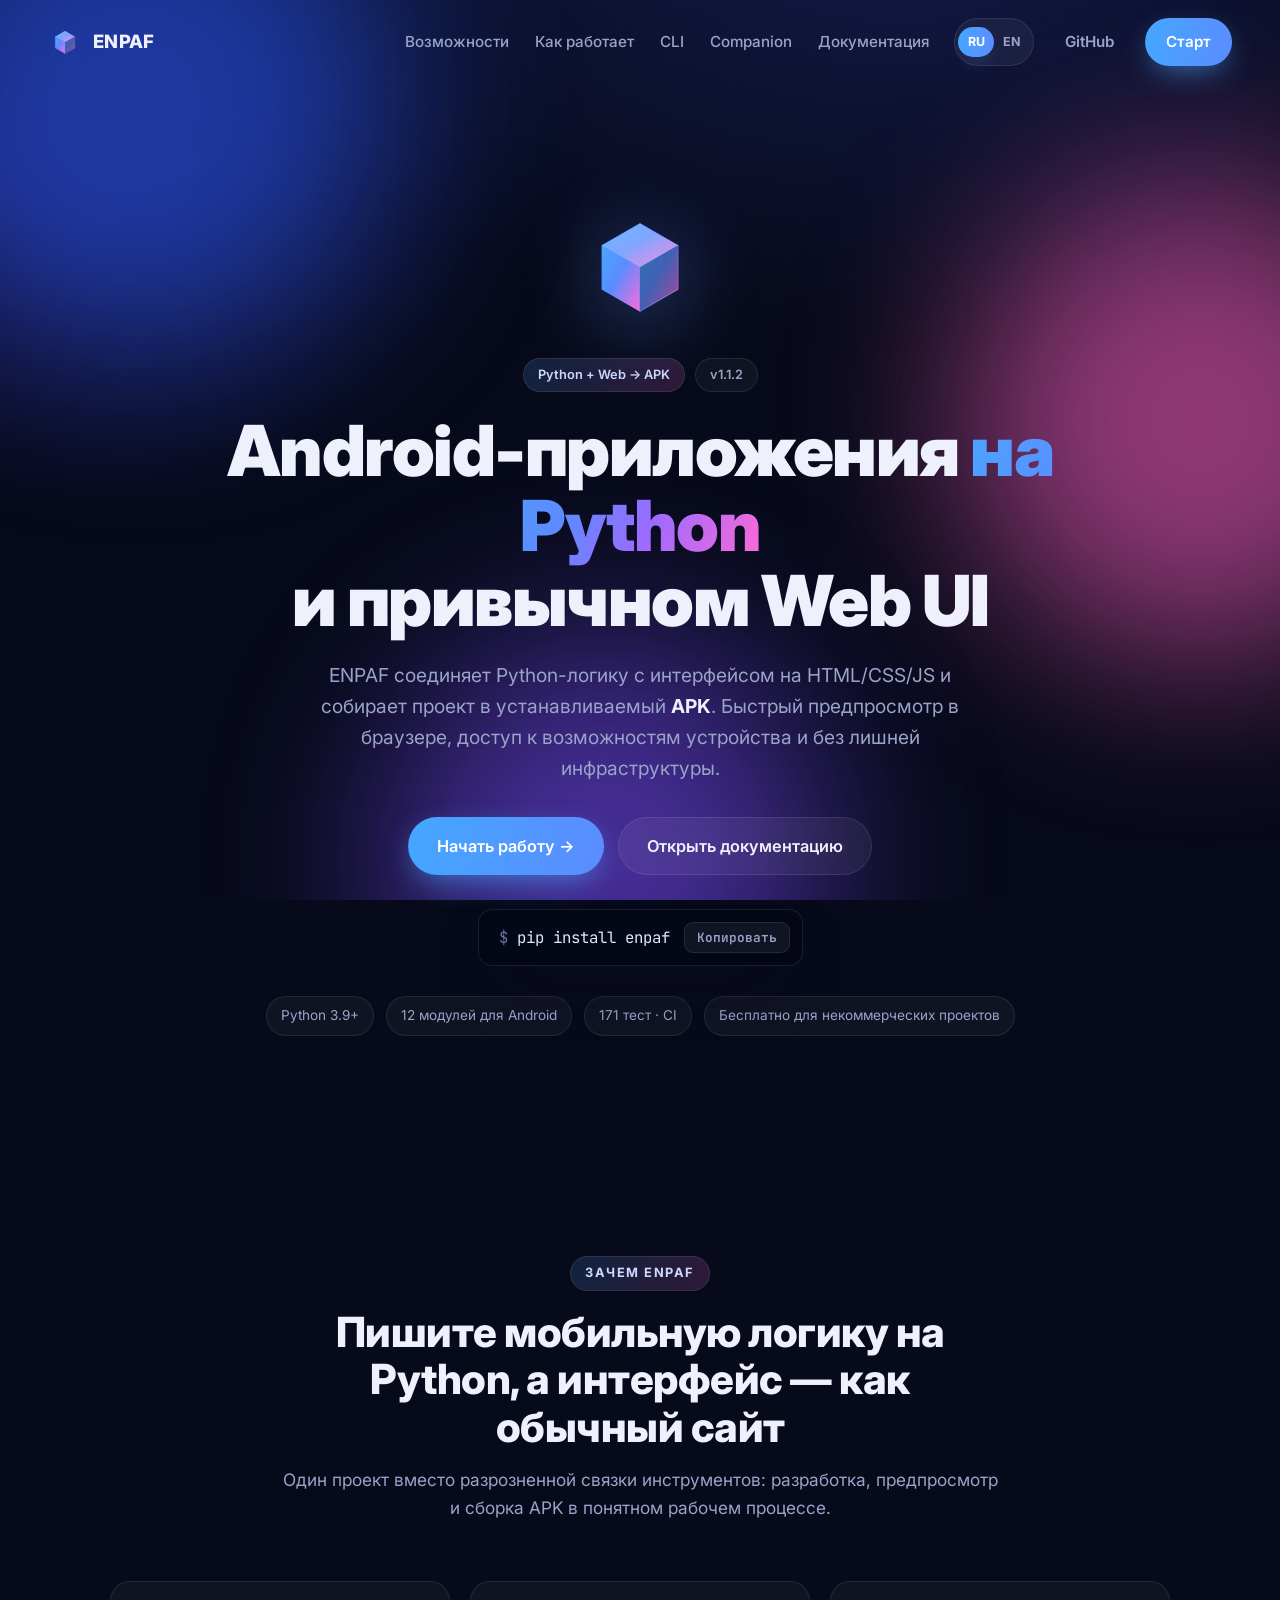
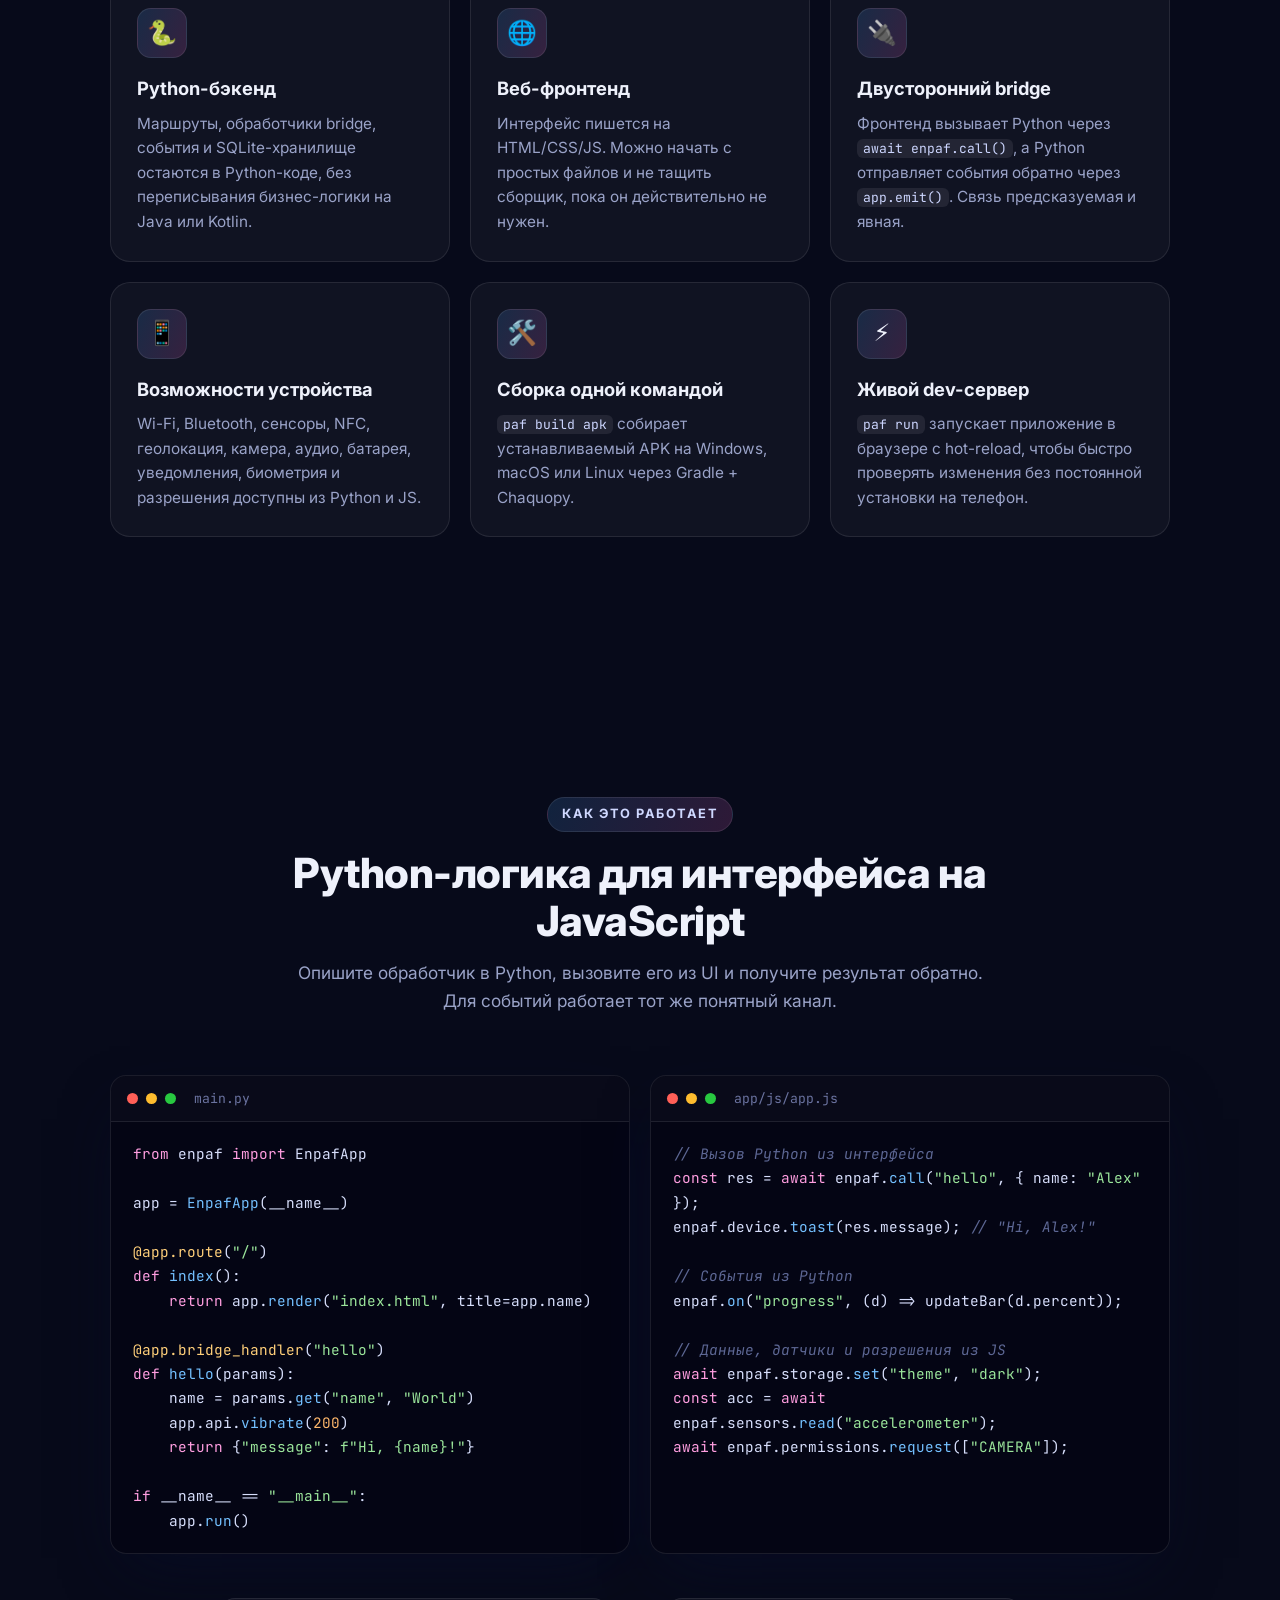
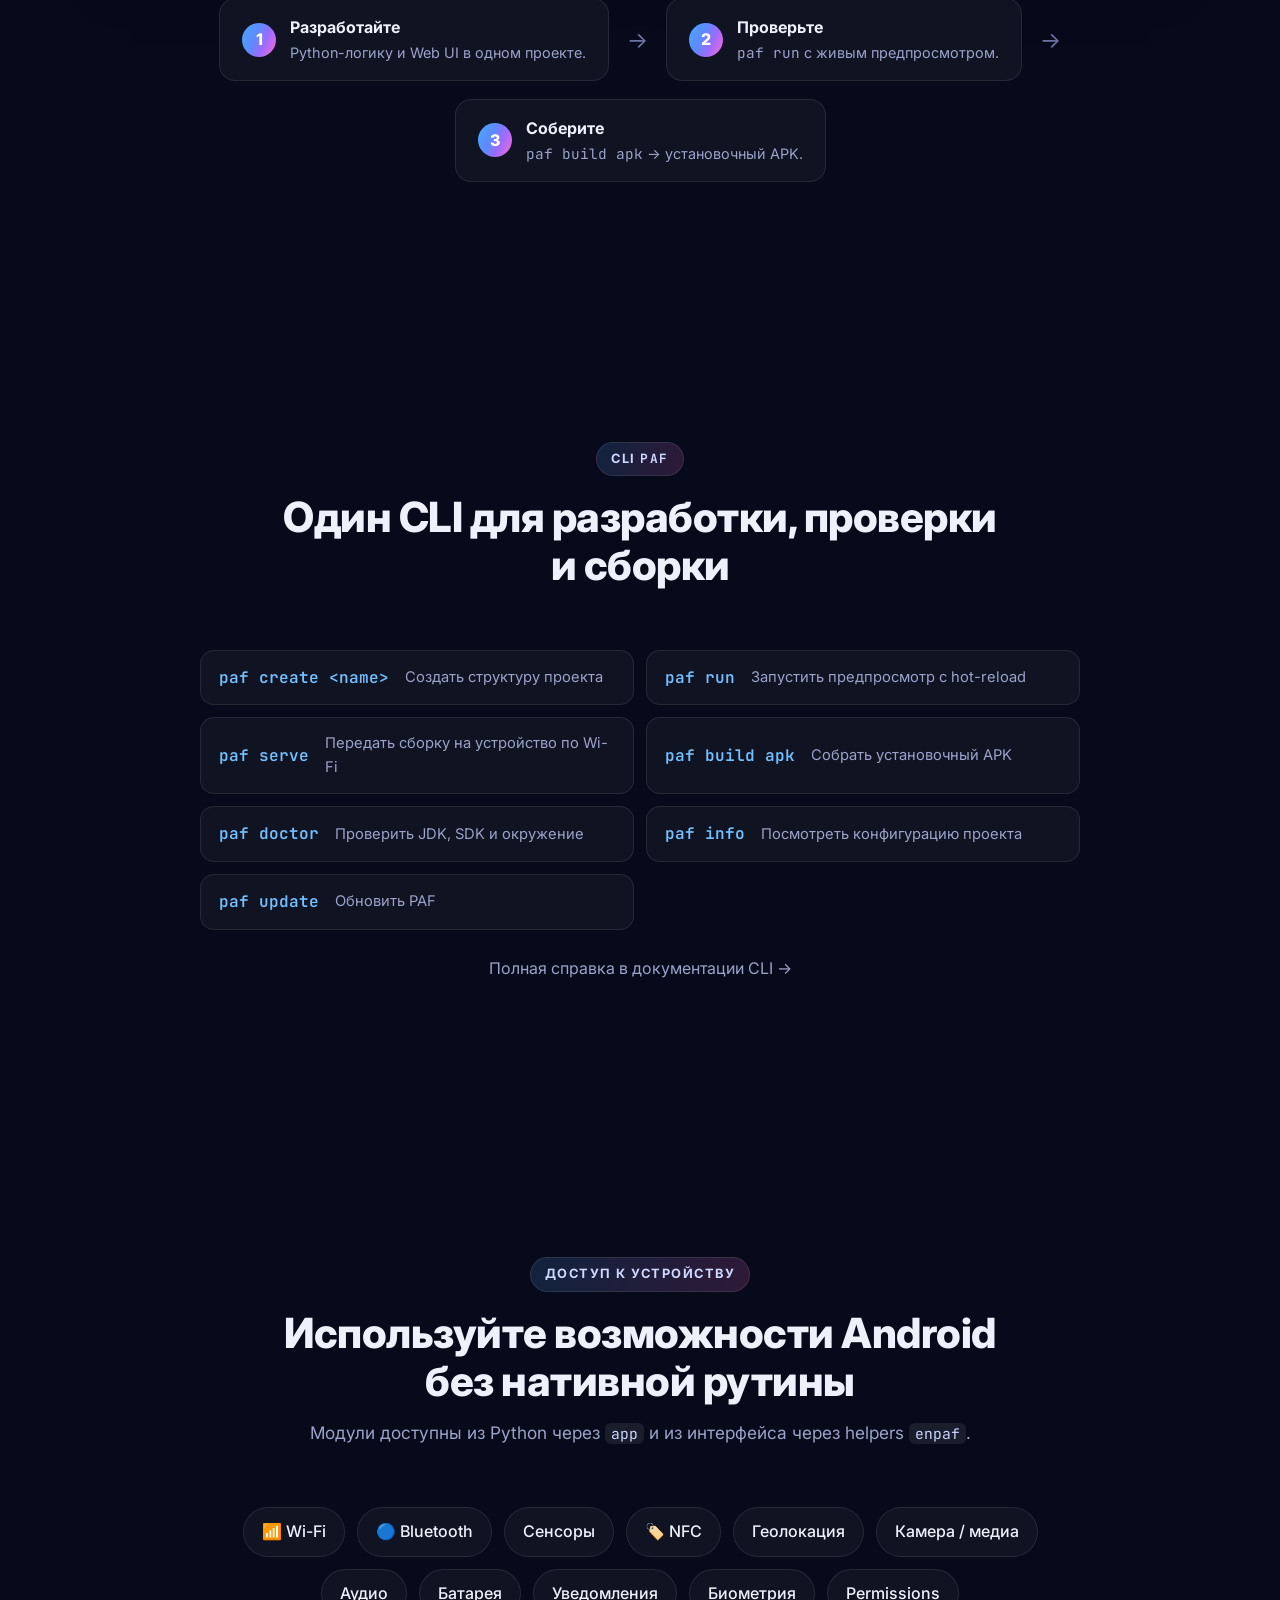
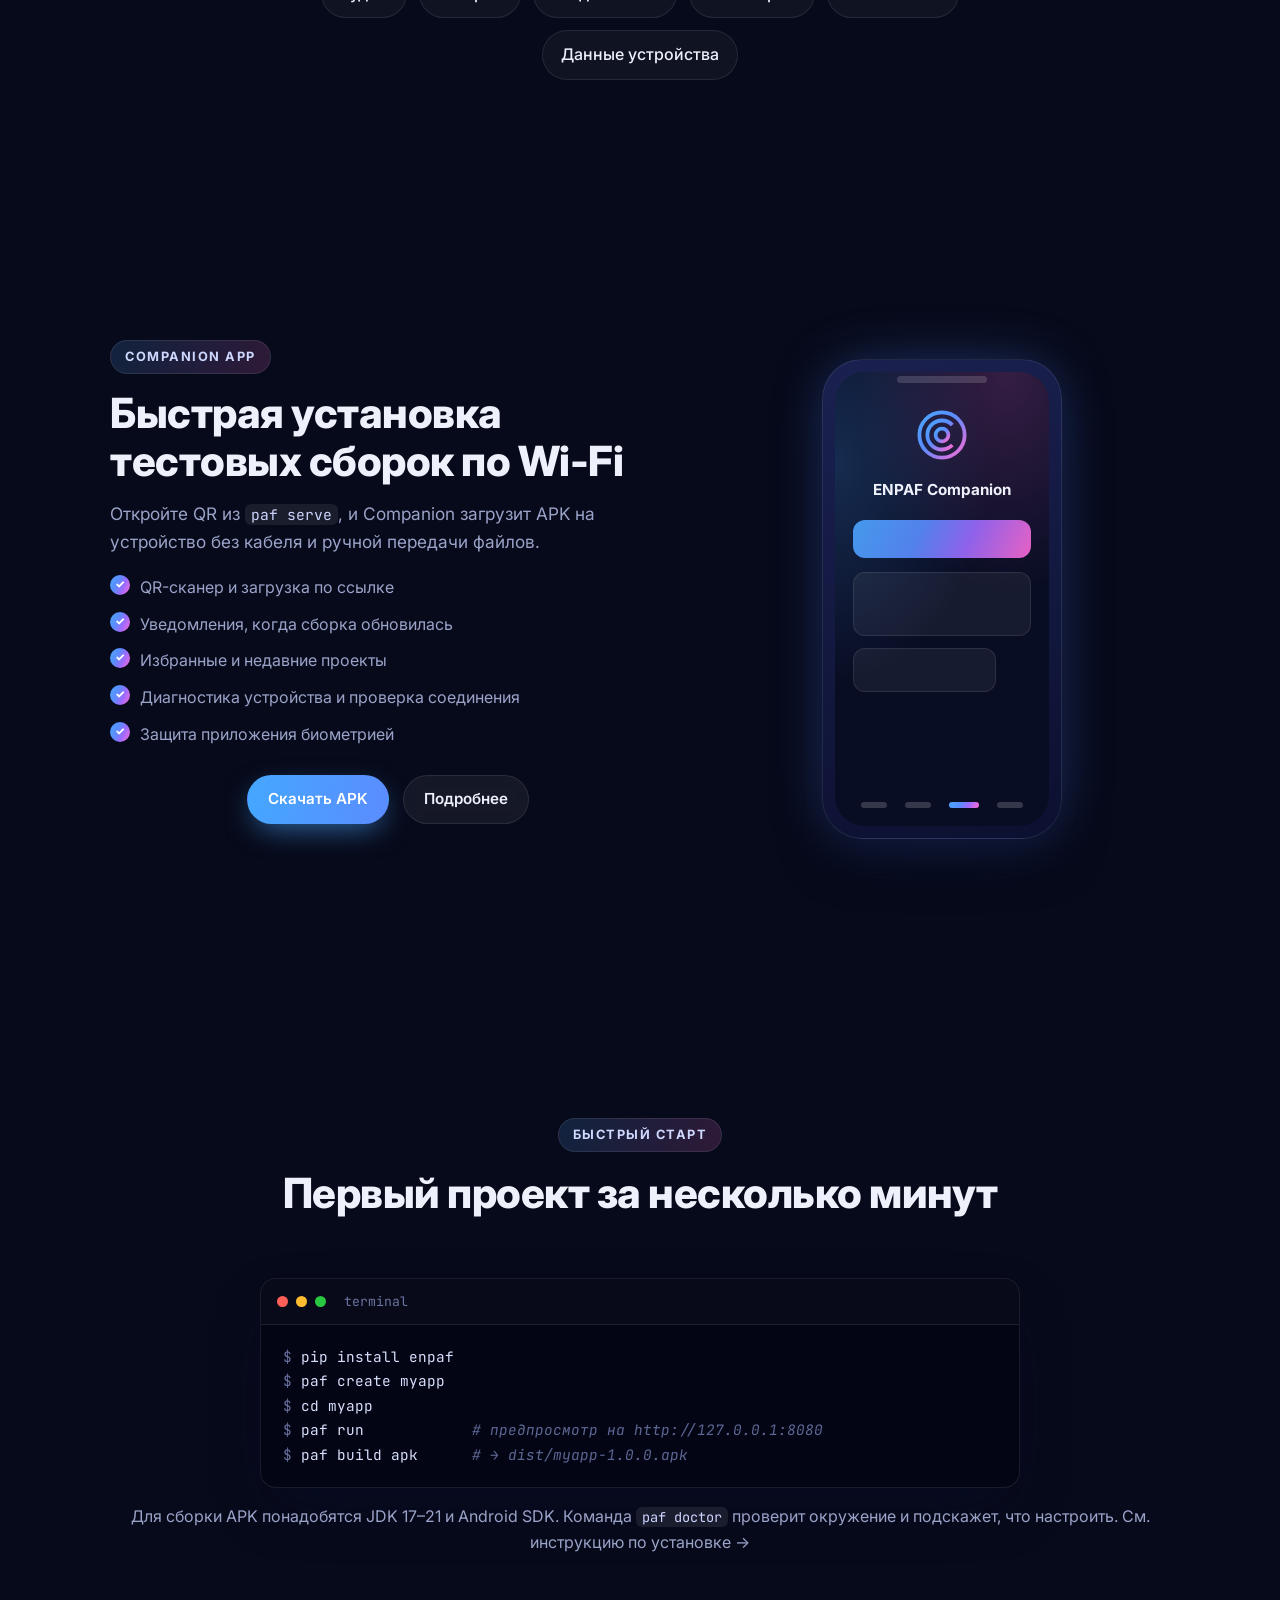
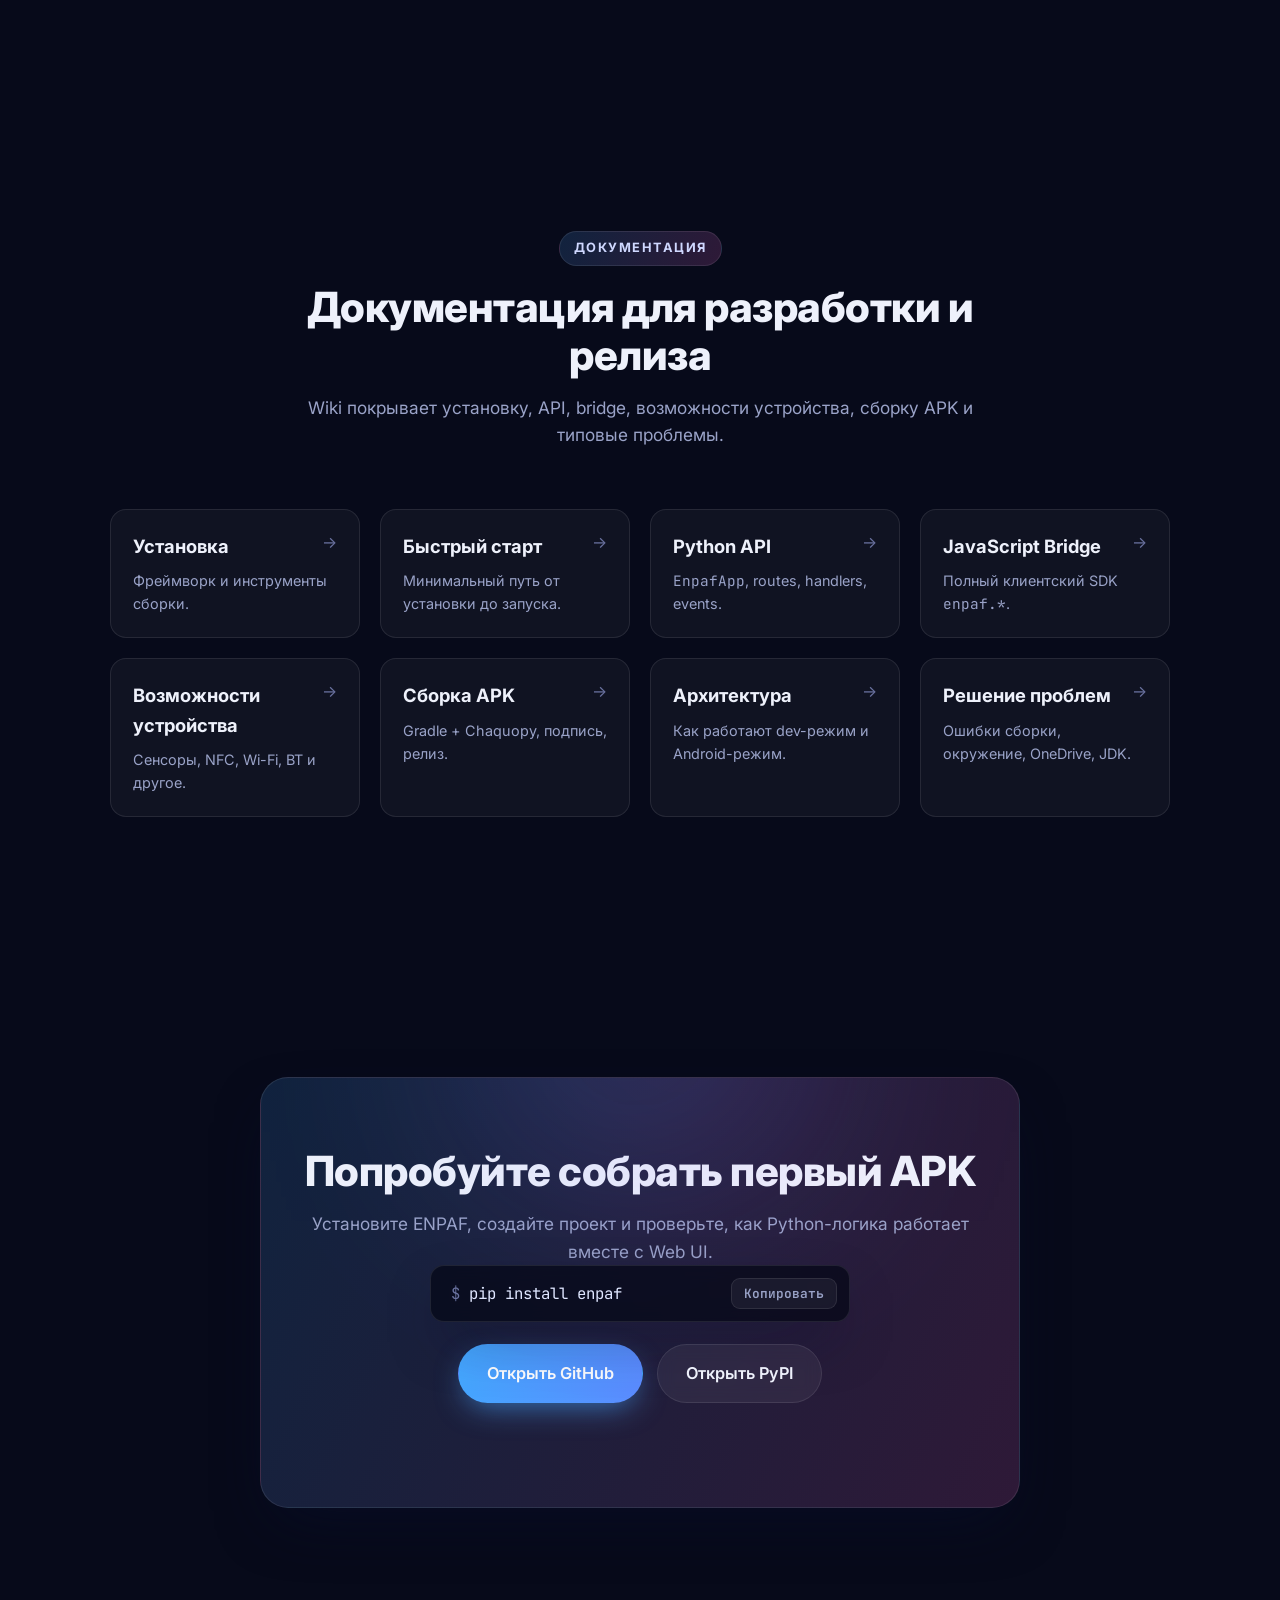
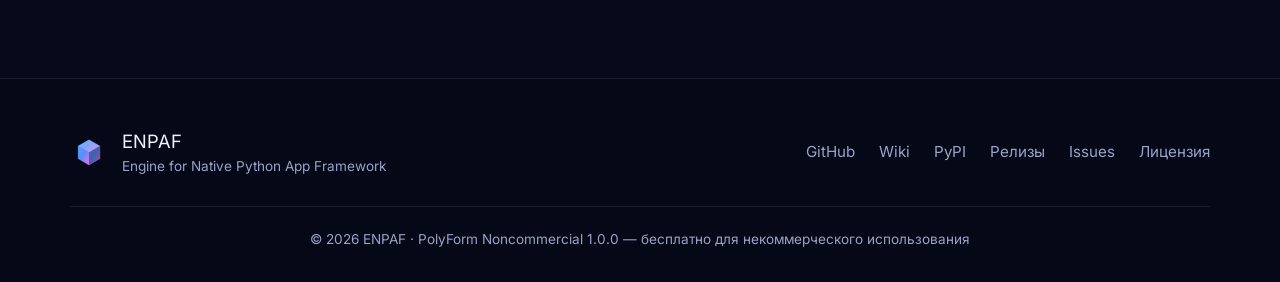
==== commit a3de4c5a: "Bump version to 1.1.2 and update site/companion assets" ====
--- a/site/index.html
+++ b/site/index.html
@@ -1,13 +1,13 @@
 <!DOCTYPE html>
-<html lang="en">
+<html lang="ru">
 <head>
   <meta charset="UTF-8" />
   <meta name="viewport" content="width=device-width, initial-scale=1.0" />
-  <title>ENPAF — Build native Android apps with Python + Web</title>
-  <meta name="description" content="ENPAF is a framework for building real Android APKs with Python and HTML/CSS/JS. Write your UI on the web stack, your logic in Python, ship a native app." />
+  <title>ENPAF — Android-приложения на Python и веб-технологиях</title>
+  <meta name="description" content="ENPAF помогает собирать Android APK из Python-логики и интерфейса на HTML/CSS/JS. Быстрый старт, живой предпросмотр и сборка установочного APK одной командой." />
   <meta name="theme-color" content="#080b1e" />
   <meta property="og:title" content="ENPAF — Python + Web → Android APK" />
-  <meta property="og:description" content="Write your UI in HTML/CSS/JS, your logic in Python, and ship a real Android APK." />
+  <meta property="og:description" content="Создавайте Android-приложения с Python-логикой, веб-интерфейсом и сборкой APK одной командой." />
   <meta property="og:type" content="website" />
   <meta property="og:image" content="assets/og.png" />
   <link rel="icon" type="image/svg+xml" href="assets/favicon.svg" />
@@ -40,6 +40,10 @@
       <a href="#docs">Docs</a>
     </nav>
     <div class="nav-cta">
+      <div class="lang-switch" role="group" aria-label="Language">
+        <button type="button" data-lang-btn="ru" aria-pressed="true">RU</button>
+        <button type="button" data-lang-btn="en" aria-pressed="false">EN</button>
+      </div>
       <a class="btn btn-ghost" href="https://github.com/aaalllexxx/enpaf" target="_blank" rel="noopener">GitHub</a>
       <a class="btn btn-primary" href="#quickstart">Get started</a>
     </div>
@@ -53,7 +57,7 @@
         <div class="hero-logo" id="heroLogo"></div>
         <div class="pill-row">
           <span class="pill">Python + Web → APK</span>
-          <span class="pill pill-dim">v1.1.1</span>
+          <span class="pill pill-dim">v1.1.2</span>
         </div>
         <h1 class="hero-title">
           Build <span class="grad">native Android apps</span><br />
@@ -129,7 +133,7 @@
     <section class="section" id="how">
       <div class="section-head reveal">
         <span class="eyebrow">How it works</span>
-        <h2>Python and JavaScript, talking to each other</h2>
+        <h2>Bridge Python logic to your web UI</h2>
         <p class="lead">Register a handler in Python, call it from the web UI. That's the whole model.</p>
       </div>
 
@@ -225,7 +229,7 @@
       <div class="companion reveal">
         <div class="companion-text">
           <span class="eyebrow">Companion app</span>
-          <h2>An Expo-Go-style loader for your builds</h2>
+          <h2>A companion loader for your builds</h2>
           <p class="lead">Scan a QR from <code>paf serve</code> and the Companion downloads &amp; installs your APK over Wi-Fi — no cable.</p>
           <ul class="ticks">
             <li>QR scan &amp; paste-URL loading</li>
--- a/site/assets/style.css
+++ b/site/assets/style.css
@@ -81,6 +81,30 @@
 .nav-links a { color: var(--muted); font-weight: 500; font-size: .95rem; transition: color .2s; }
 .nav-links a:hover { color: var(--text); }
 .nav-cta { display: flex; gap: 10px; }
+.lang-switch {
+  display: inline-flex;
+  align-items: center;
+  padding: 3px;
+  border: 1px solid var(--stroke);
+  border-radius: 999px;
+  background: rgba(255,255,255,.05);
+}
+.lang-switch button {
+  width: 36px;
+  height: 30px;
+  border: 0;
+  border-radius: 999px;
+  background: transparent;
+  color: var(--muted);
+  cursor: pointer;
+  font: 700 .78rem/1 "Inter", system-ui, sans-serif;
+  transition: background .2s, color .2s, box-shadow .2s;
+}
+.lang-switch button[aria-pressed="true"] {
+  background: linear-gradient(100deg, #44a7ff 0%, #5b8cff 100%);
+  color: #fff;
+  box-shadow: 0 8px 20px -10px rgba(91,140,255,.8);
+}
 
 /* ── Buttons ─────────────────────────────────────────────── */
 .btn {
@@ -90,8 +114,12 @@
 }
 .btn:hover { transform: translateY(-2px); }
 .btn-lg { padding: 15px 28px; font-size: 1.02rem; }
-.btn-primary { background: var(--grad); color: #fff; box-shadow: 0 10px 30px -8px rgba(91,140,255,.6); }
-.btn-primary:hover { box-shadow: 0 16px 40px -8px rgba(255,106,213,.55); }
+.btn-primary {
+  background: linear-gradient(100deg, #44a7ff 0%, #5b8cff 100%);
+  color: #fff;
+  box-shadow: 0 10px 30px -8px rgba(74,166,255,.68);
+}
+.btn-primary:hover { box-shadow: 0 16px 40px -8px rgba(91,140,255,.75); }
 .btn-glass { background: var(--panel-2); color: var(--text); border-color: var(--stroke); backdrop-filter: blur(8px); }
 .btn-glass:hover { background: rgba(255,255,255,.1); }
 .btn-ghost { background: transparent; color: var(--muted); }
@@ -164,7 +192,17 @@
 .dot { width: 11px; height: 11px; border-radius: 50%; }
 .dot.r { background: #ff5f57; } .dot.y { background: #febc2e; } .dot.g { background: #28c840; }
 .code-file { margin-left: 10px; color: var(--dim); font-size: .82rem; font-family: "JetBrains Mono", monospace; }
-pre.code { margin: 0; padding: 20px 22px; overflow-x: auto; font-family: "JetBrains Mono", monospace; font-size: .9rem; line-height: 1.7; color: #d7defb; }
+pre.code {
+  margin: 0;
+  padding: 20px 22px;
+  overflow-x: hidden;
+  white-space: pre-wrap;
+  overflow-wrap: anywhere;
+  font-family: "JetBrains Mono", monospace;
+  font-size: .9rem;
+  line-height: 1.7;
+  color: #d7defb;
+}
 .code .k { color: #ff9ee0; } .code .fn { color: #74c0ff; } .code .s { color: #9be59b; }
 .code .c { color: #5d6794; font-style: italic; } .code .dec { color: #ffcf7a; } .code .n { color: #ffb86c; }
 
@@ -258,6 +296,7 @@
 @media (max-width: 560px) {
   .features, .docs { grid-template-columns: 1fr; }
   .nav-cta .btn-ghost { display: none; }
+  .lang-switch button { width: 32px; }
   .steps { flex-direction: column; } .step-arrow { transform: rotate(90deg); }
   .footer-inner { flex-direction: column; align-items: flex-start; }
 }
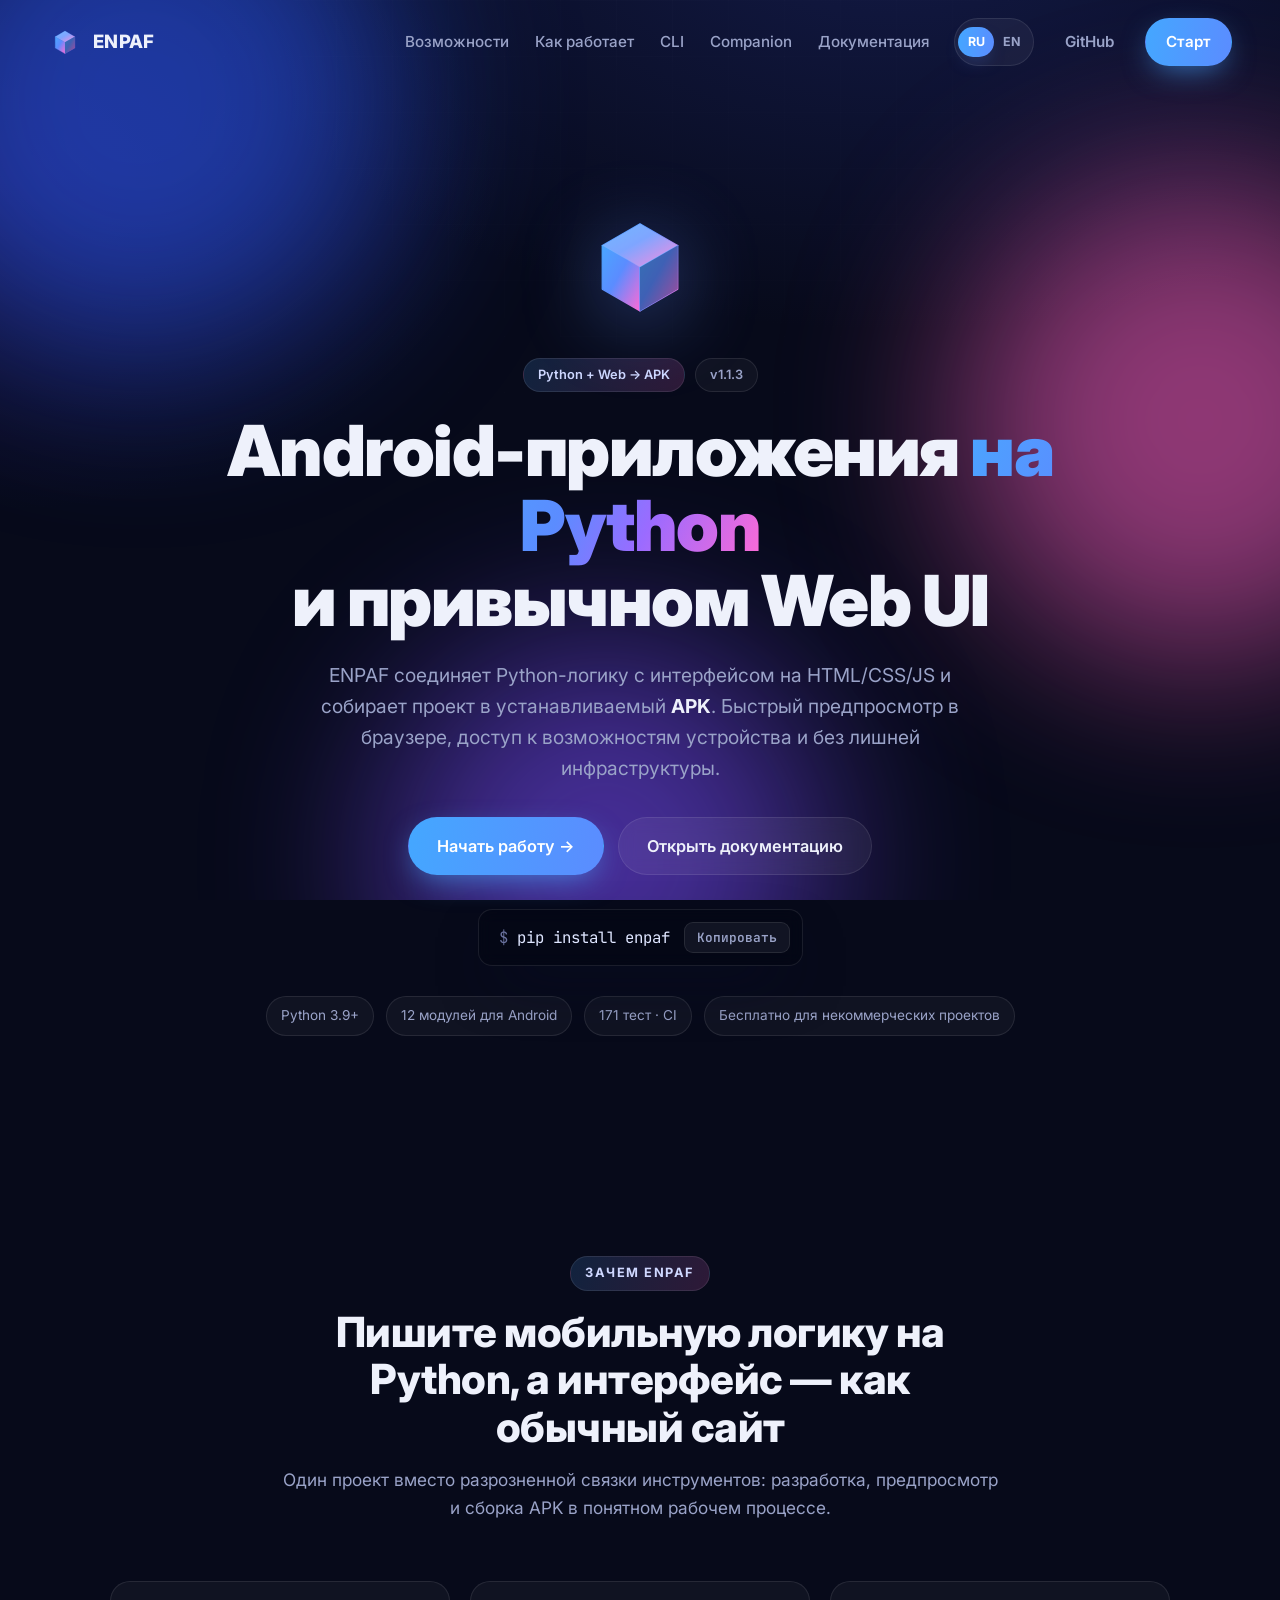
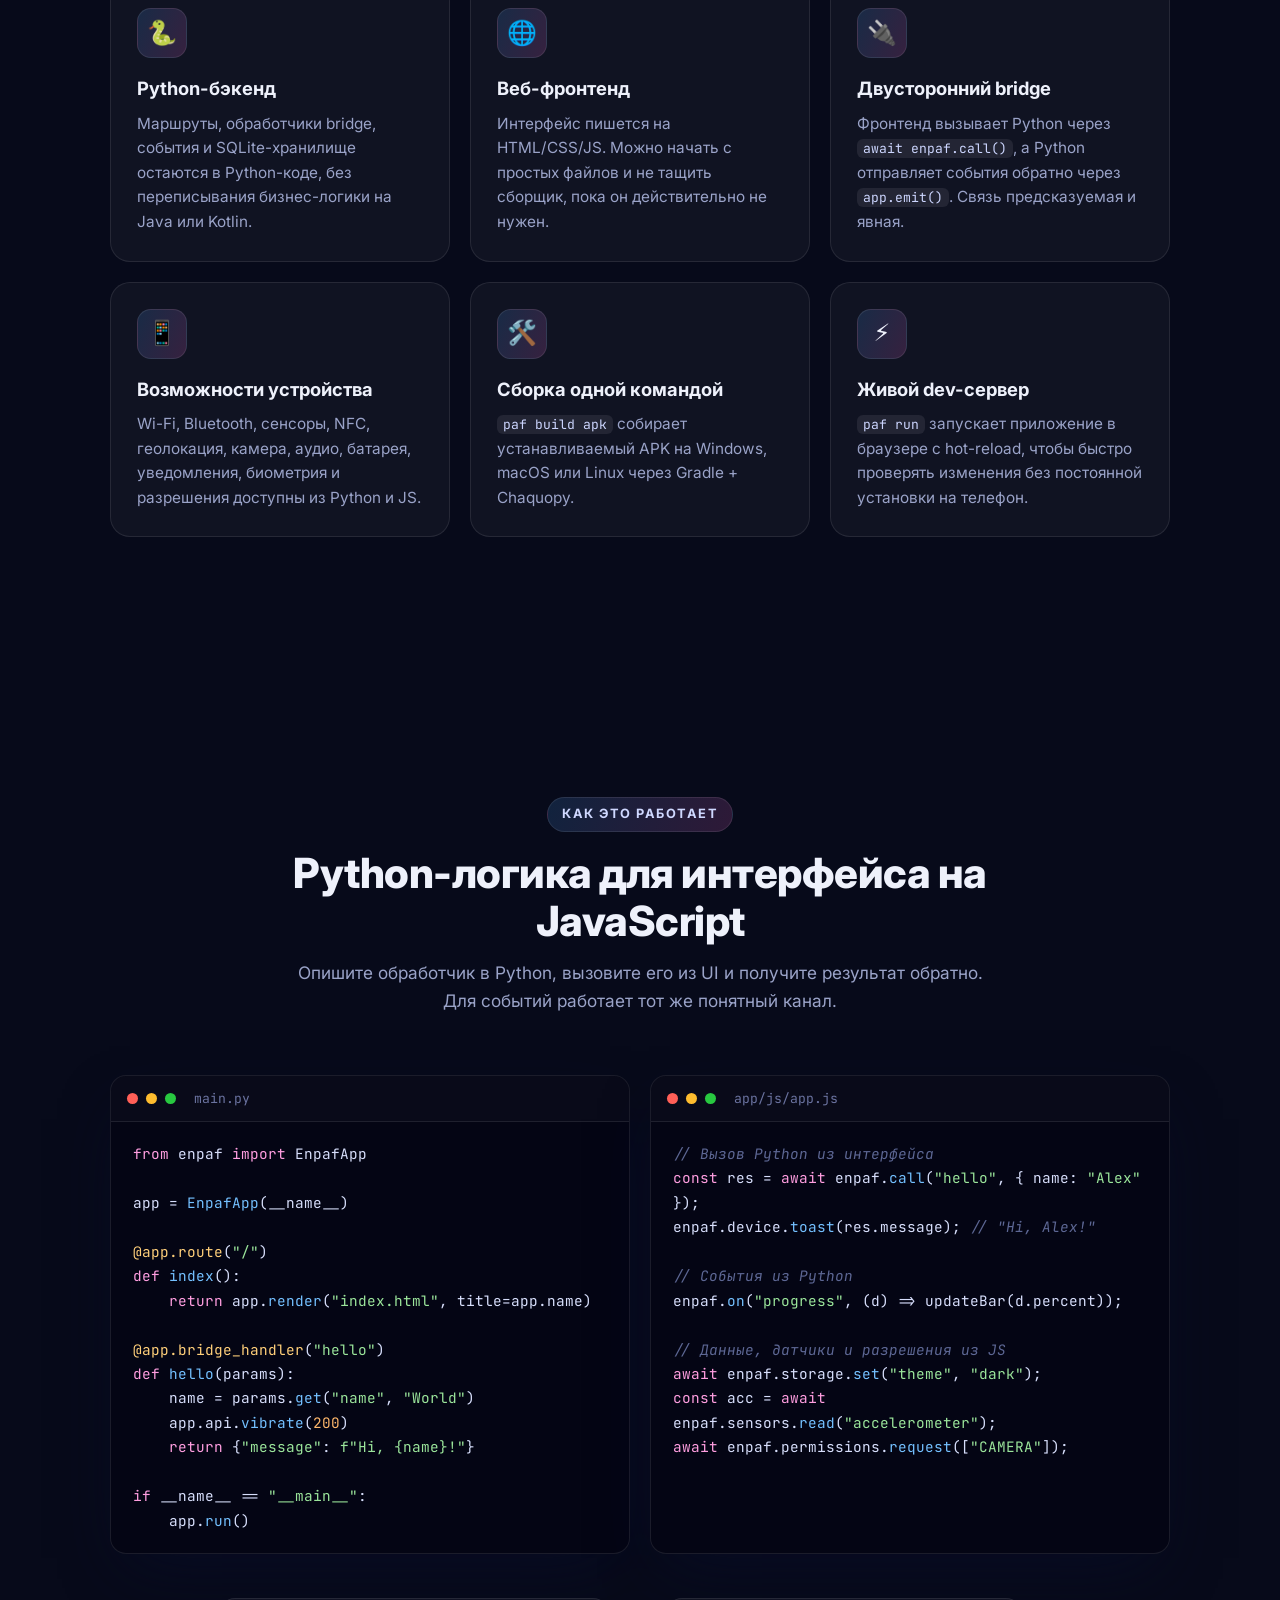
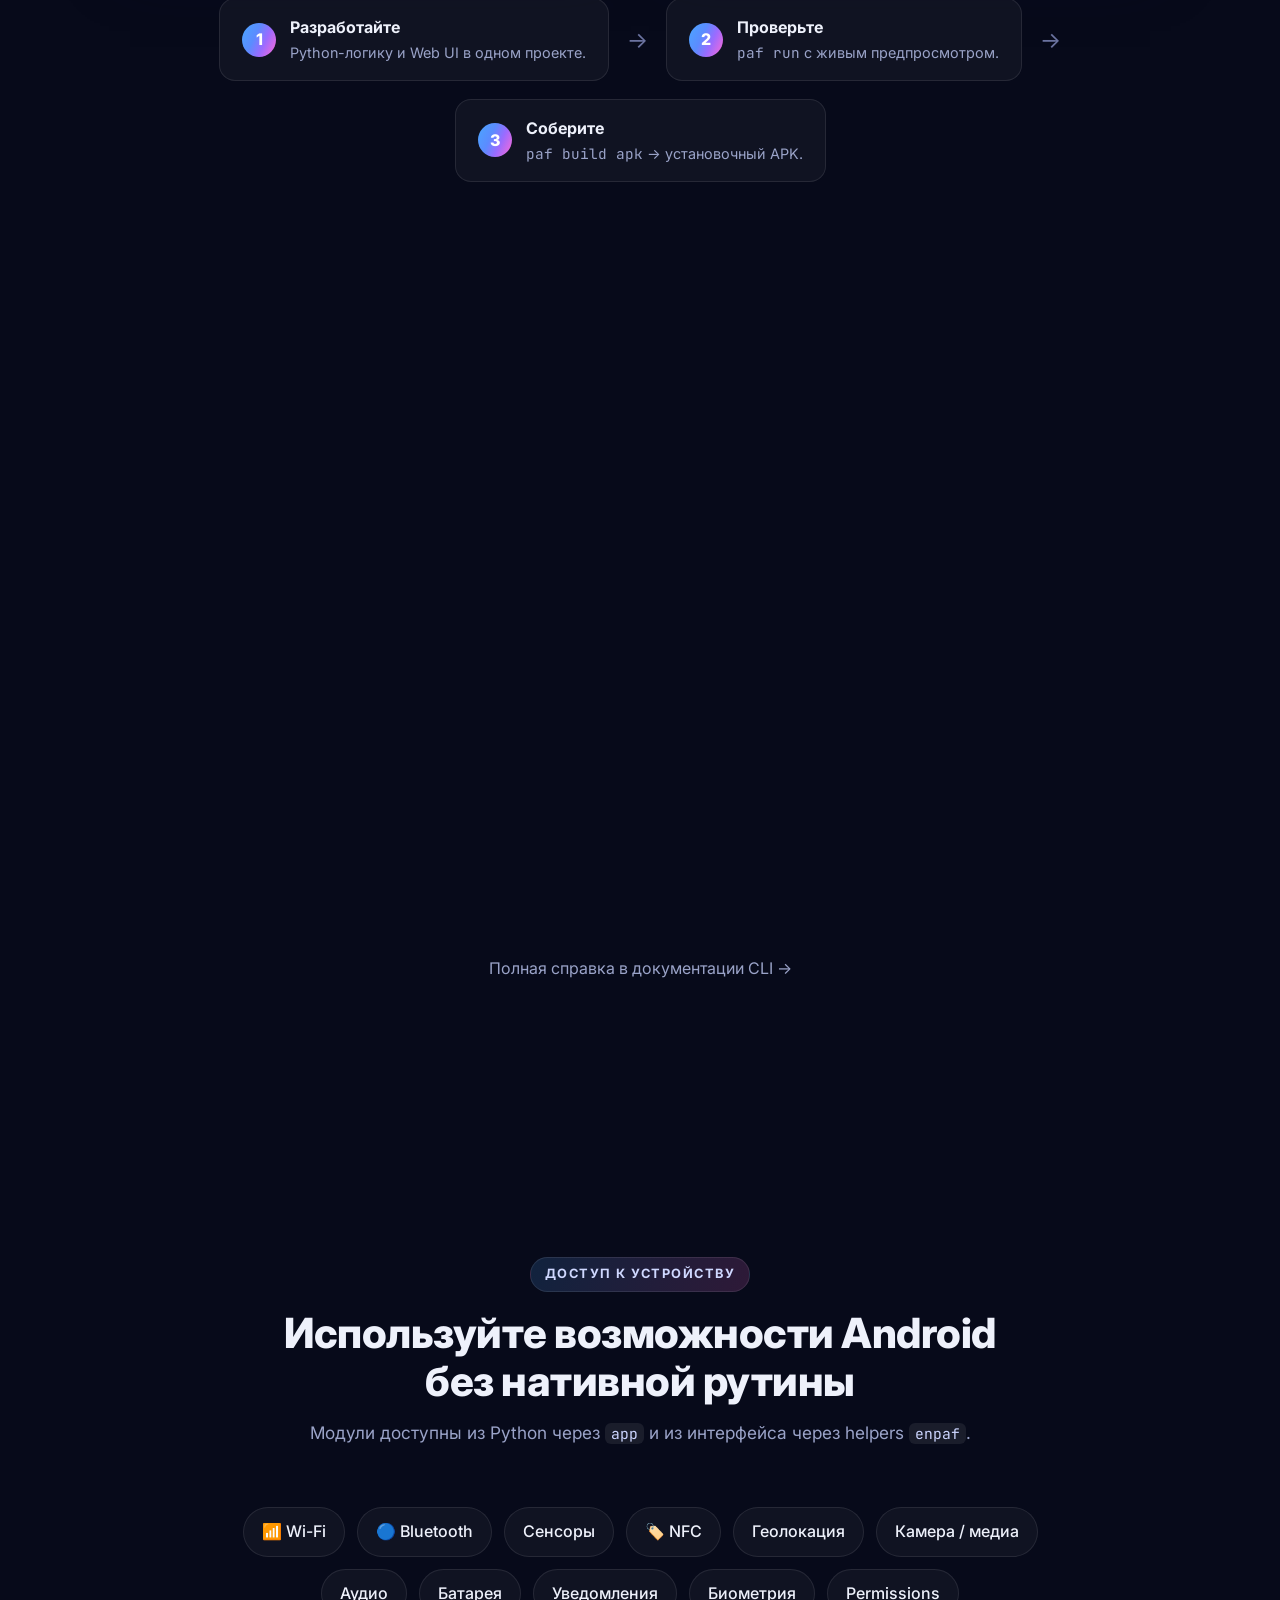
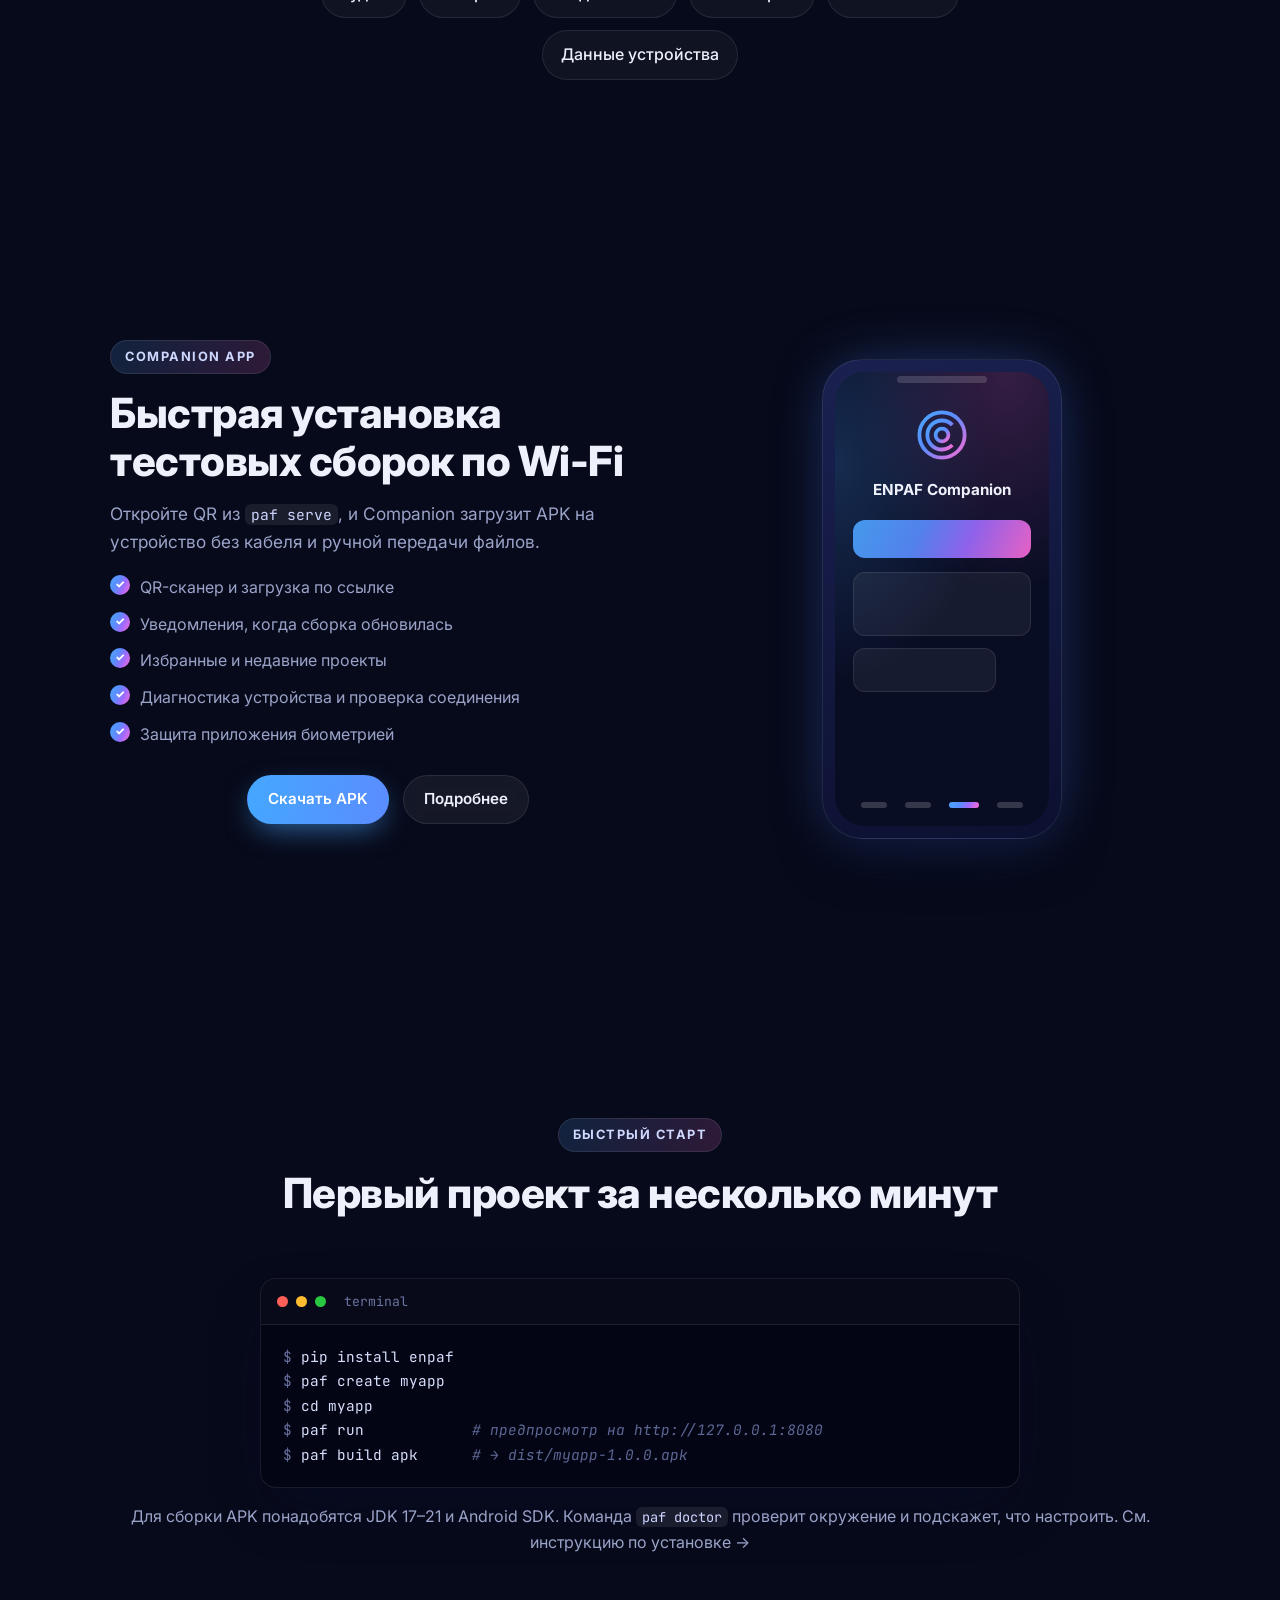
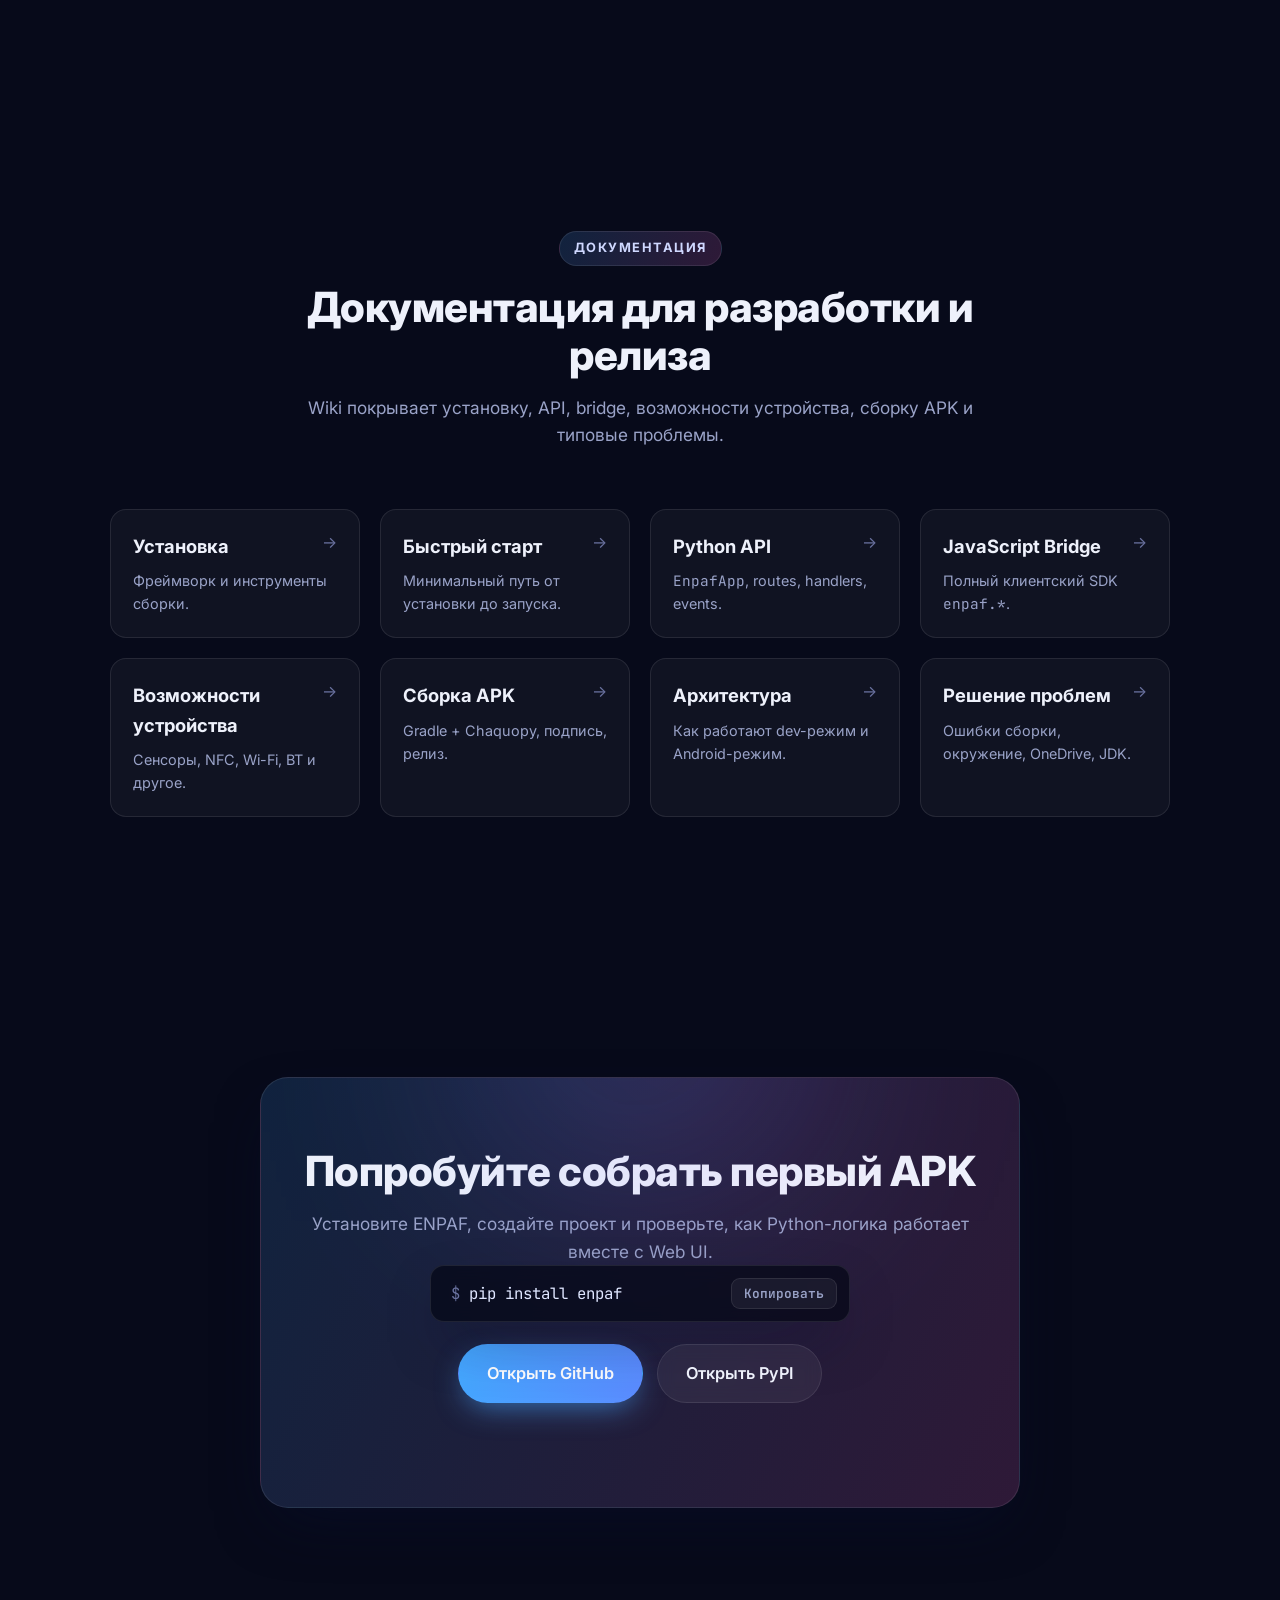
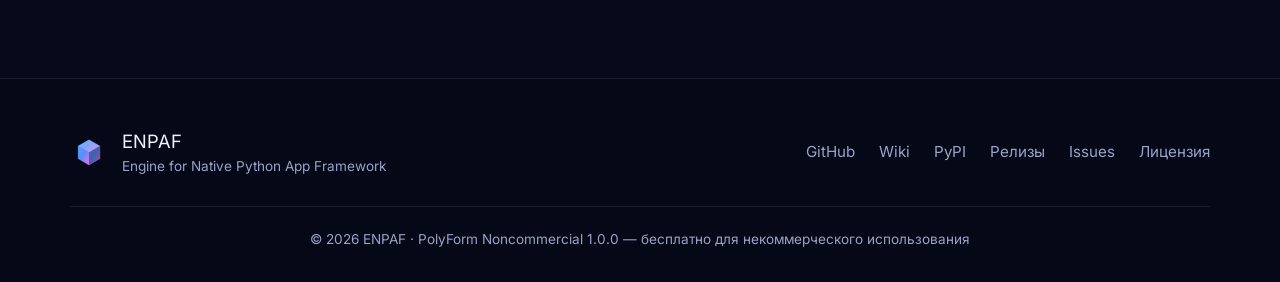
==== commit d221ba68: "Bump to 1.1.3; site SEO, security headers, mobile header fix - Version 1.1.2 -> 1.1.3 across pyproje" ====
--- a/site/index.html
+++ b/site/index.html
@@ -3,14 +3,96 @@
 <head>
   <meta charset="UTF-8" />
   <meta name="viewport" content="width=device-width, initial-scale=1.0" />
-  <title>ENPAF — Android-приложения на Python и веб-технологиях</title>
-  <meta name="description" content="ENPAF помогает собирать Android APK из Python-логики и интерфейса на HTML/CSS/JS. Быстрый старт, живой предпросмотр и сборка установочного APK одной командой." />
+
+  <!-- Force any accidental http:// subresource to load over https (defence-in-depth). -->
+  <meta http-equiv="Content-Security-Policy" content="upgrade-insecure-requests" />
+
+  <!-- ============ Primary SEO ============ -->
+  <title>ENPAF — Android-приложения на Python и веб-технологиях (Python + Web → APK)</title>
+  <meta name="description" content="ENPAF собирает Android APK из Python-логики и интерфейса на HTML/CSS/JS. Двусторонний мост Python ↔ JS, доступ к камере, датчикам, Wi-Fi, BLE и NFC, живой предпросмотр в браузере и сборка установочного APK одной командой — без Java, WSL и Docker." />
+  <meta name="keywords" content="ENPAF, Python Android, Python APK, Python в APK, Android на Python, HTML CSS JS Android, Chaquopy, сборка APK, Python mobile framework, веб-интерфейс Android, paf build apk, кроссплатформенная разработка, WebView приложение, Python to Android" />
+  <meta name="author" content="ENPAF" />
+  <meta name="application-name" content="ENPAF" />
+  <meta name="generator" content="ENPAF" />
   <meta name="theme-color" content="#080b1e" />
-  <meta property="og:title" content="ENPAF — Python + Web → Android APK" />
-  <meta property="og:description" content="Создавайте Android-приложения с Python-логикой, веб-интерфейсом и сборкой APK одной командой." />
+  <meta name="color-scheme" content="dark light" />
+
+  <!-- Crawling / indexing directives -->
+  <meta name="robots" content="index, follow, max-image-preview:large, max-snippet:-1, max-video-preview:-1" />
+  <meta name="googlebot" content="index, follow, max-image-preview:large, max-snippet:-1" />
+  <meta name="yandex" content="index, follow" />
+  <meta name="language" content="Russian" />
+  <meta name="rating" content="General" />
+  <meta name="revisit-after" content="7 days" />
+
+  <!-- Canonical + language alternates -->
+  <link rel="canonical" href="https://enpaf.labunit.ru/" />
+  <link rel="alternate" hreflang="ru" href="https://enpaf.labunit.ru/" />
+  <link rel="alternate" hreflang="en" href="https://enpaf.labunit.ru/?lang=en" />
+  <link rel="alternate" hreflang="x-default" href="https://enpaf.labunit.ru/" />
+
+  <!-- Search-engine site verification (paste the real tokens from Search Console / Webmaster) -->
+  <!-- <meta name="google-site-verification" content="PASTE_GOOGLE_TOKEN" /> -->
+  <!-- <meta name="yandex-verification" content="PASTE_YANDEX_TOKEN" /> -->
+
+  <!-- ============ Open Graph (Facebook, Telegram, VK, WhatsApp, LinkedIn…) ============ -->
+  <meta property="og:site_name" content="ENPAF" />
   <meta property="og:type" content="website" />
-  <meta property="og:image" content="assets/og.png" />
+  <meta property="og:locale" content="ru_RU" />
+  <meta property="og:locale:alternate" content="en_US" />
+  <meta property="og:url" content="https://enpaf.labunit.ru/" />
+  <meta property="og:title" content="ENPAF — Android-приложения на Python и привычном Web UI" />
+  <meta property="og:description" content="Пишите логику на Python, интерфейс на HTML/CSS/JS — ENPAF связывает их двусторонним мостом и собирает настоящий устанавливаемый APK одной командой. Без Java, WSL и Docker." />
+  <meta property="og:image" content="https://enpaf.labunit.ru/assets/og.png" />
+  <meta property="og:image:secure_url" content="https://enpaf.labunit.ru/assets/og.png" />
+  <meta property="og:image:type" content="image/png" />
+  <meta property="og:image:width" content="1200" />
+  <meta property="og:image:height" content="630" />
+  <meta property="og:image:alt" content="ENPAF — Python + Web → Android APK" />
+
+  <!-- ============ Twitter / X Card ============ -->
+  <meta name="twitter:card" content="summary_large_image" />
+  <meta name="twitter:title" content="ENPAF — Python + Web → Android APK" />
+  <meta name="twitter:description" content="Создавайте Android-приложения с Python-логикой, веб-интерфейсом и сборкой APK одной командой." />
+  <meta name="twitter:image" content="https://enpaf.labunit.ru/assets/og.png" />
+  <meta name="twitter:image:alt" content="ENPAF — Python + Web → Android APK" />
+
+  <!-- ============ Icons ============ -->
   <link rel="icon" type="image/svg+xml" href="assets/favicon.svg" />
+  <link rel="apple-touch-icon" href="assets/favicon.svg" />
+  <link rel="mask-icon" href="assets/favicon.svg" color="#080b1e" />
+
+  <!-- ============ Structured data (Google rich results) ============ -->
+  <script type="application/ld+json">
+  {
+    "@context": "https://schema.org",
+    "@type": "SoftwareApplication",
+    "name": "ENPAF",
+    "alternateName": "Engine for Native Python App Framework",
+    "description": "ENPAF собирает Android APK из Python-логики и интерфейса на HTML/CSS/JS: двусторонний мост Python ↔ JS, доступ к устройству, живой предпросмотр и сборка APK одной командой.",
+    "url": "https://enpaf.labunit.ru/",
+    "image": "https://enpaf.labunit.ru/assets/og.png",
+    "applicationCategory": "DeveloperApplication",
+    "operatingSystem": "Windows, macOS, Linux, Android",
+    "softwareVersion": "1.1.3",
+    "programmingLanguage": ["Python", "JavaScript"],
+    "license": "https://polyformproject.org/licenses/noncommercial/1.0.0/",
+    "downloadUrl": "https://pypi.org/project/enpaf/",
+    "codeRepository": "https://github.com/aaalllexxx/enpaf",
+    "offers": {
+      "@type": "Offer",
+      "price": "0",
+      "priceCurrency": "USD"
+    },
+    "author": {
+      "@type": "Organization",
+      "name": "ENPAF",
+      "url": "https://github.com/aaalllexxx/enpaf"
+    }
+  }
+  </script>
+
+  <!-- ============ Fonts + styles ============ -->
   <link rel="preconnect" href="https://fonts.googleapis.com" />
   <link rel="preconnect" href="https://fonts.gstatic.com" crossorigin />
   <link href="https://fonts.googleapis.com/css2?family=Inter:wght@400;500;600;700;800;900&family=JetBrains+Mono:wght@400;500;600&display=swap" rel="stylesheet" />
@@ -57,7 +139,7 @@
         <div class="hero-logo" id="heroLogo"></div>
         <div class="pill-row">
           <span class="pill">Python + Web → APK</span>
-          <span class="pill pill-dim">v1.1.2</span>
+          <span class="pill pill-dim">v1.1.3</span>
         </div>
         <h1 class="hero-title">
           Build <span class="grad">native Android apps</span><br />
--- a/site/assets/style.css
+++ b/site/assets/style.css
@@ -286,6 +286,9 @@
 /* ── Responsive ──────────────────────────────────────────── */
 @media (max-width: 900px) {
   .nav-links { display: none; }
+  /* Brand stays on the left; language switch + button move to the right. */
+  .nav { justify-content: space-between; }
+  .nav-cta { margin-left: auto; }
   .features, .docs { grid-template-columns: 1fr 1fr; }
   .code-split { grid-template-columns: 1fr; }
   .cli-grid { grid-template-columns: 1fr; }
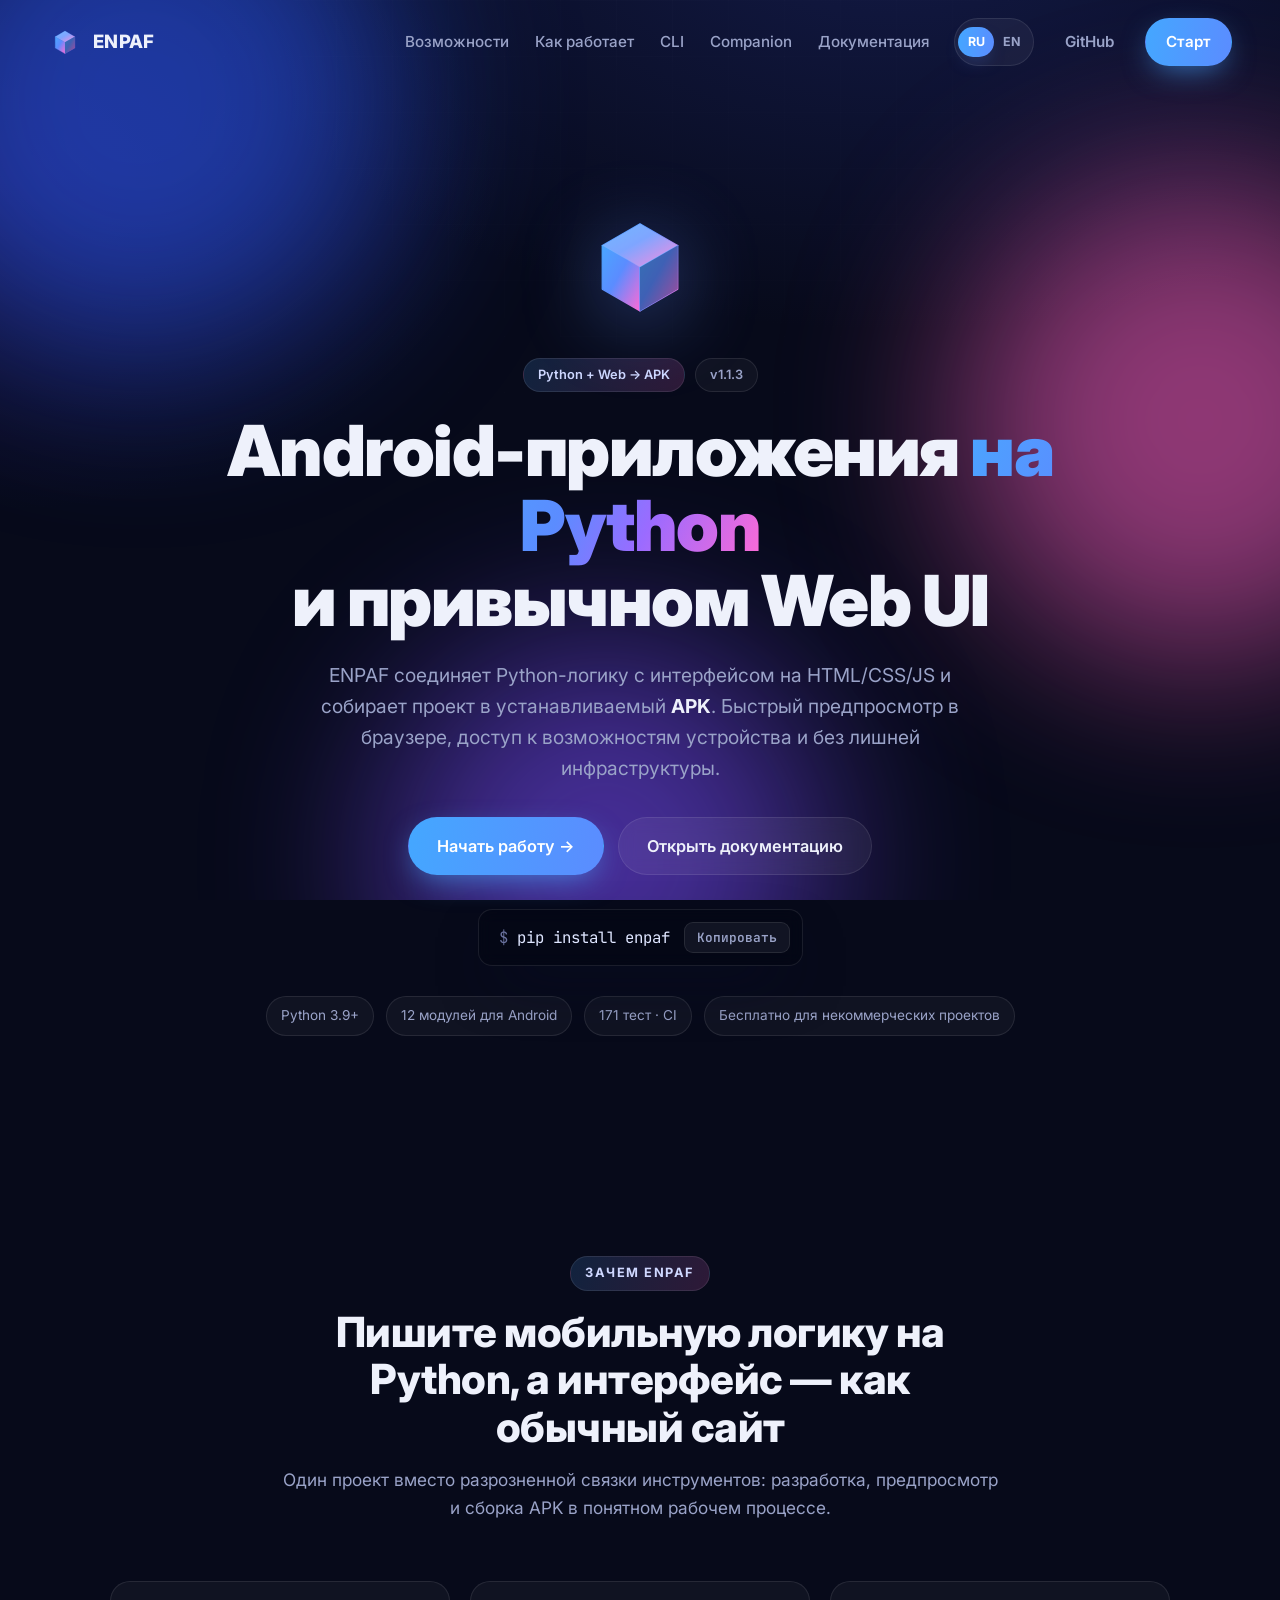
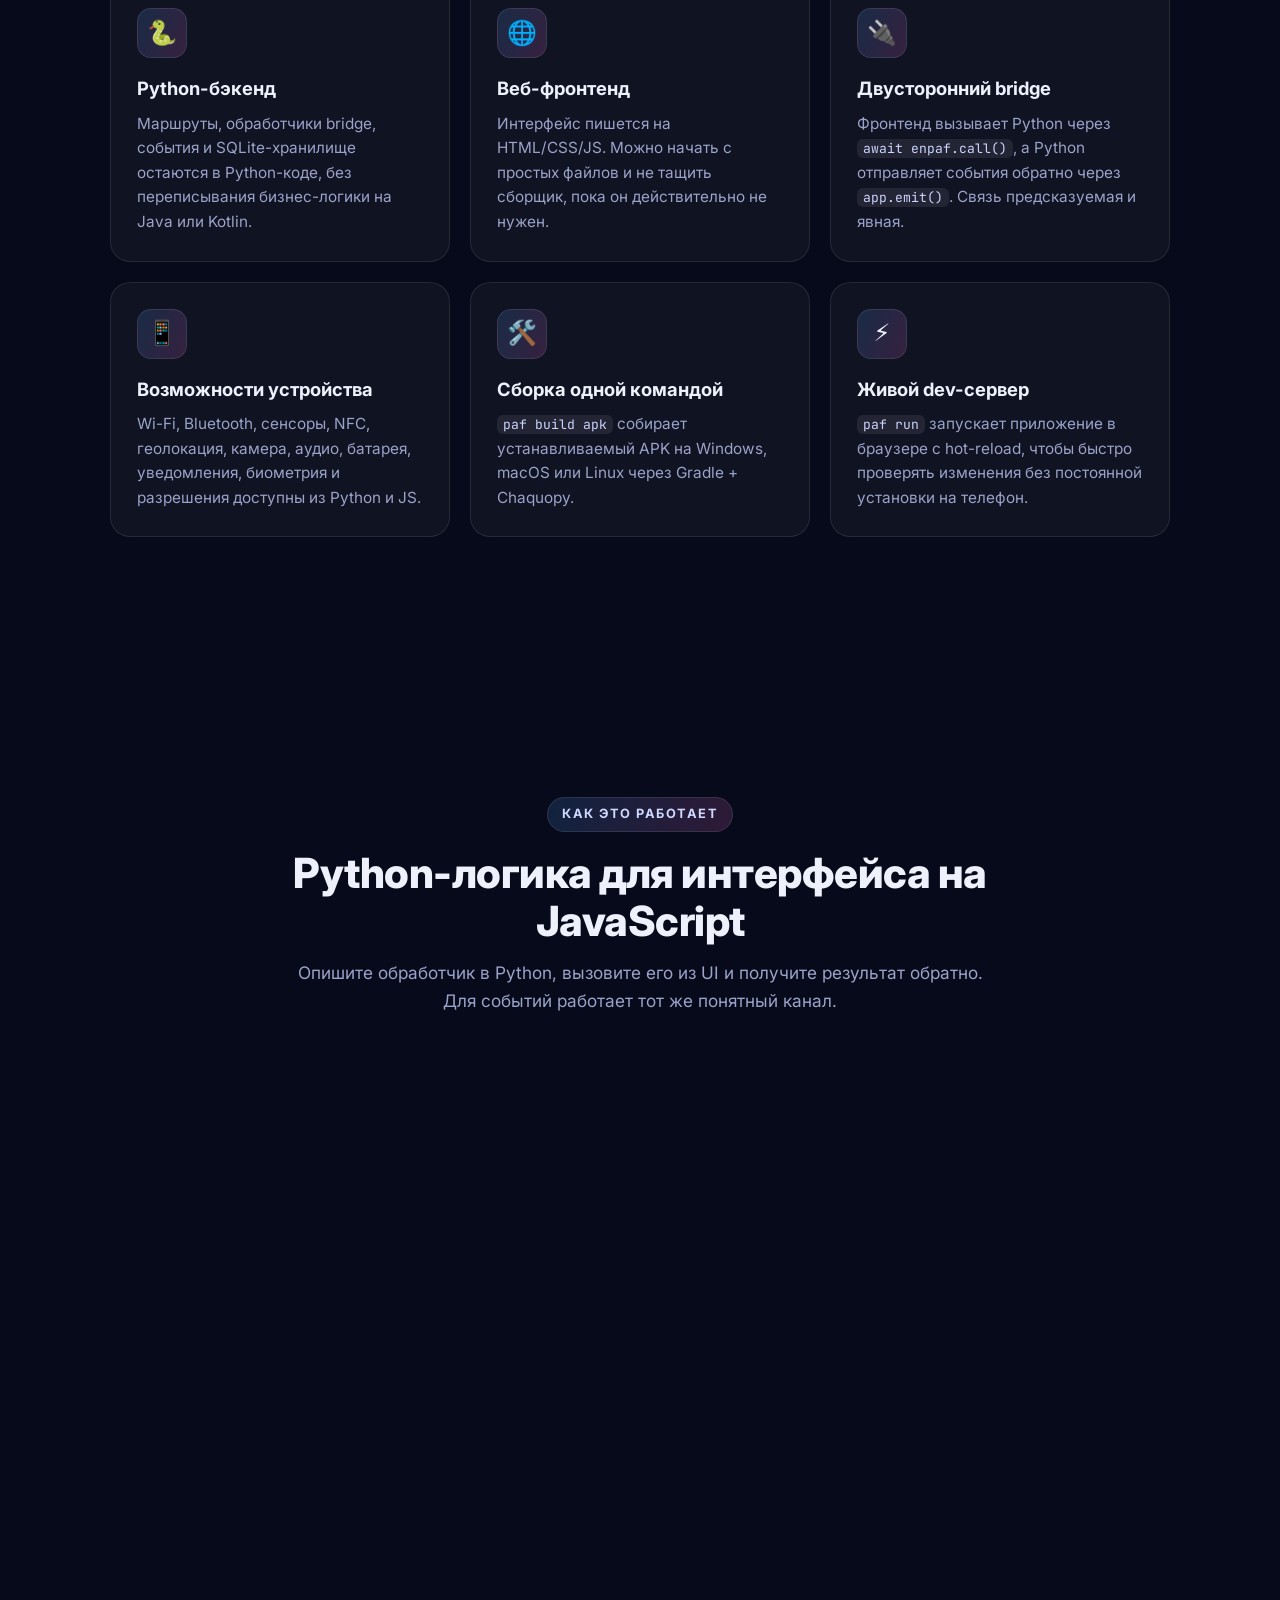
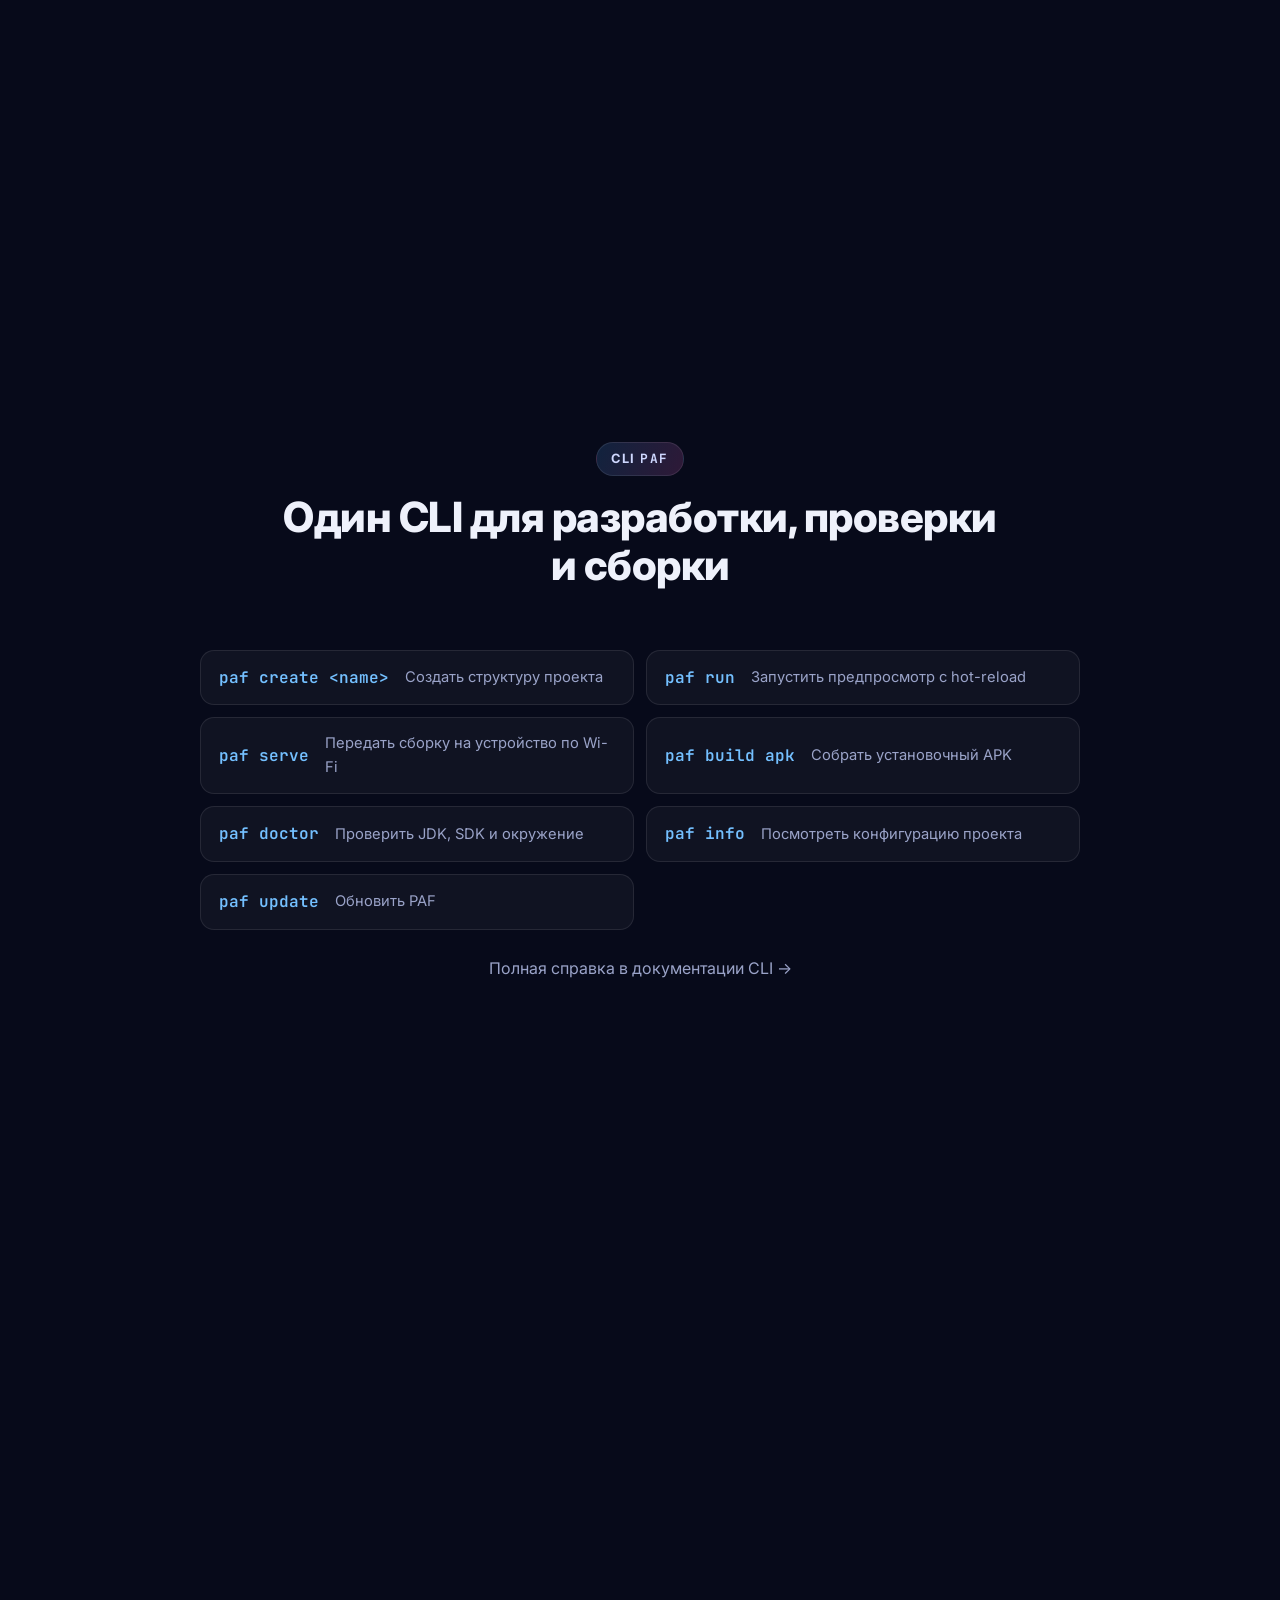
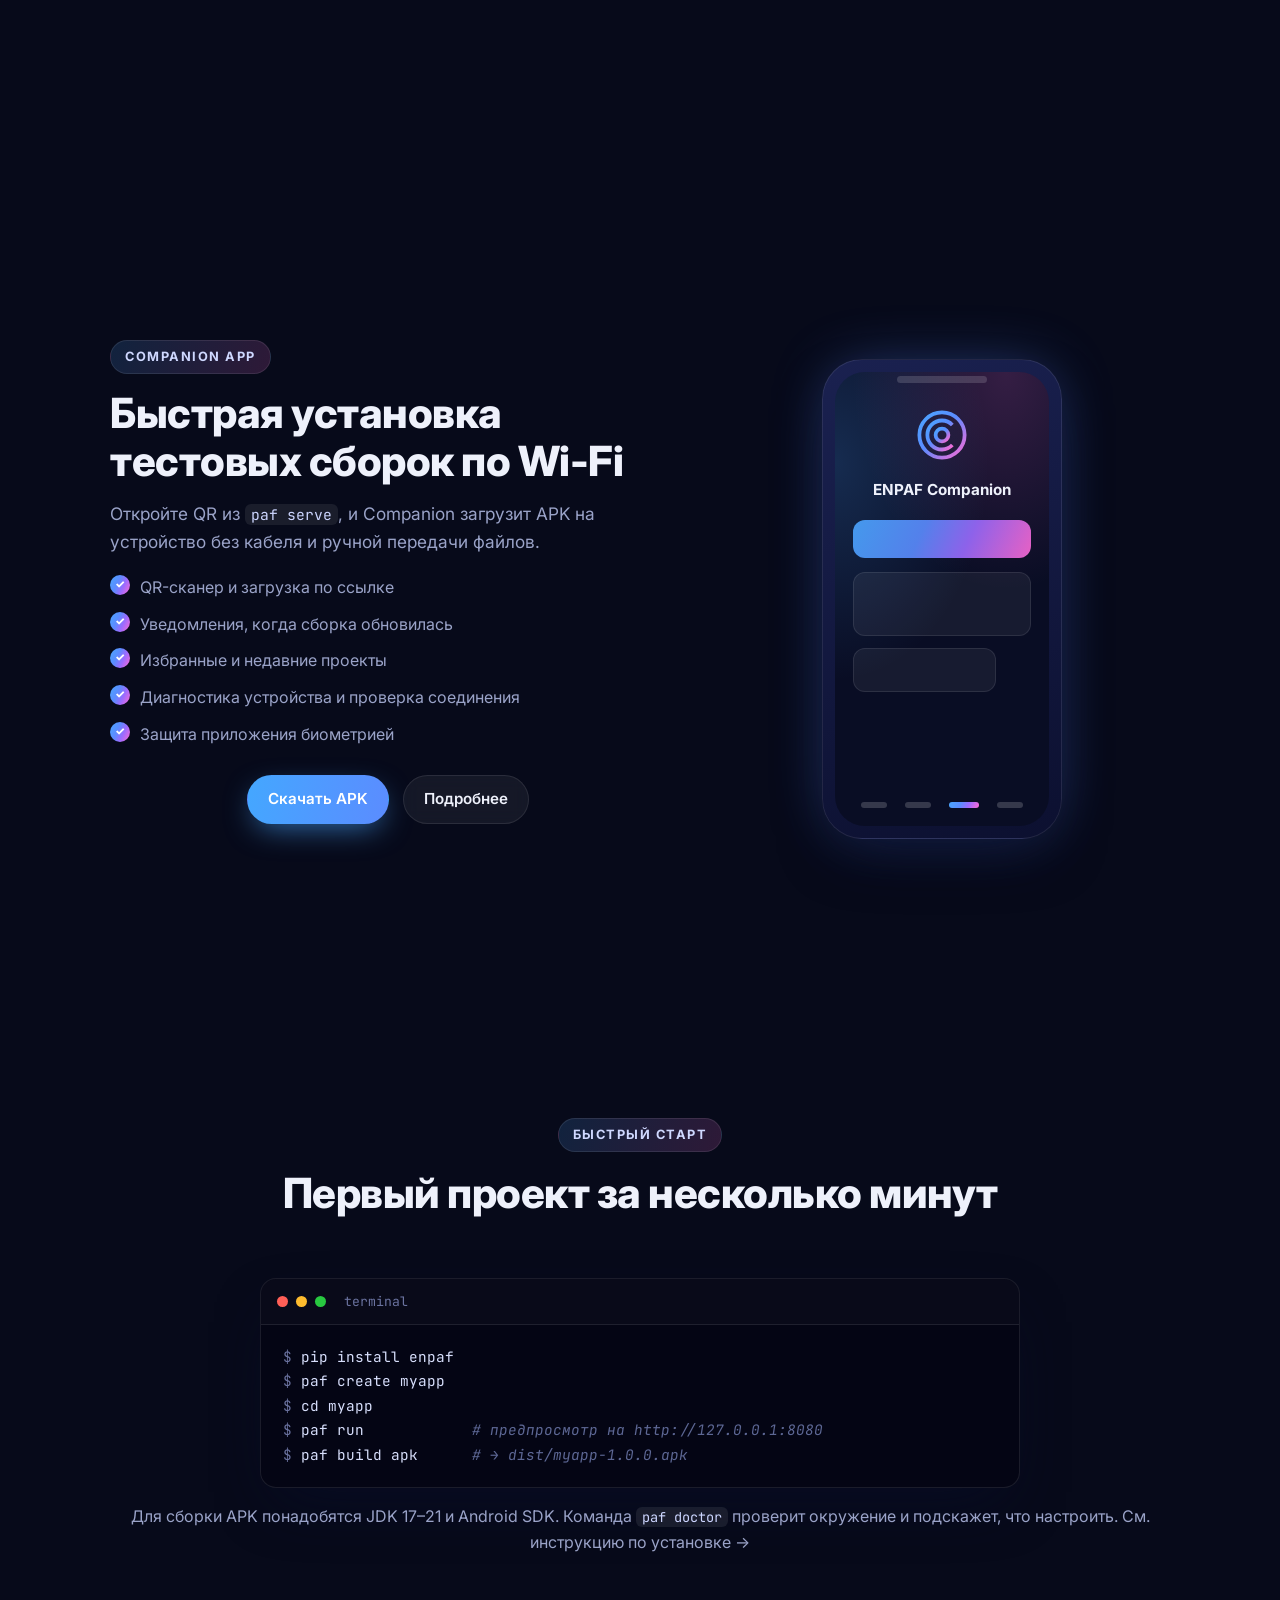
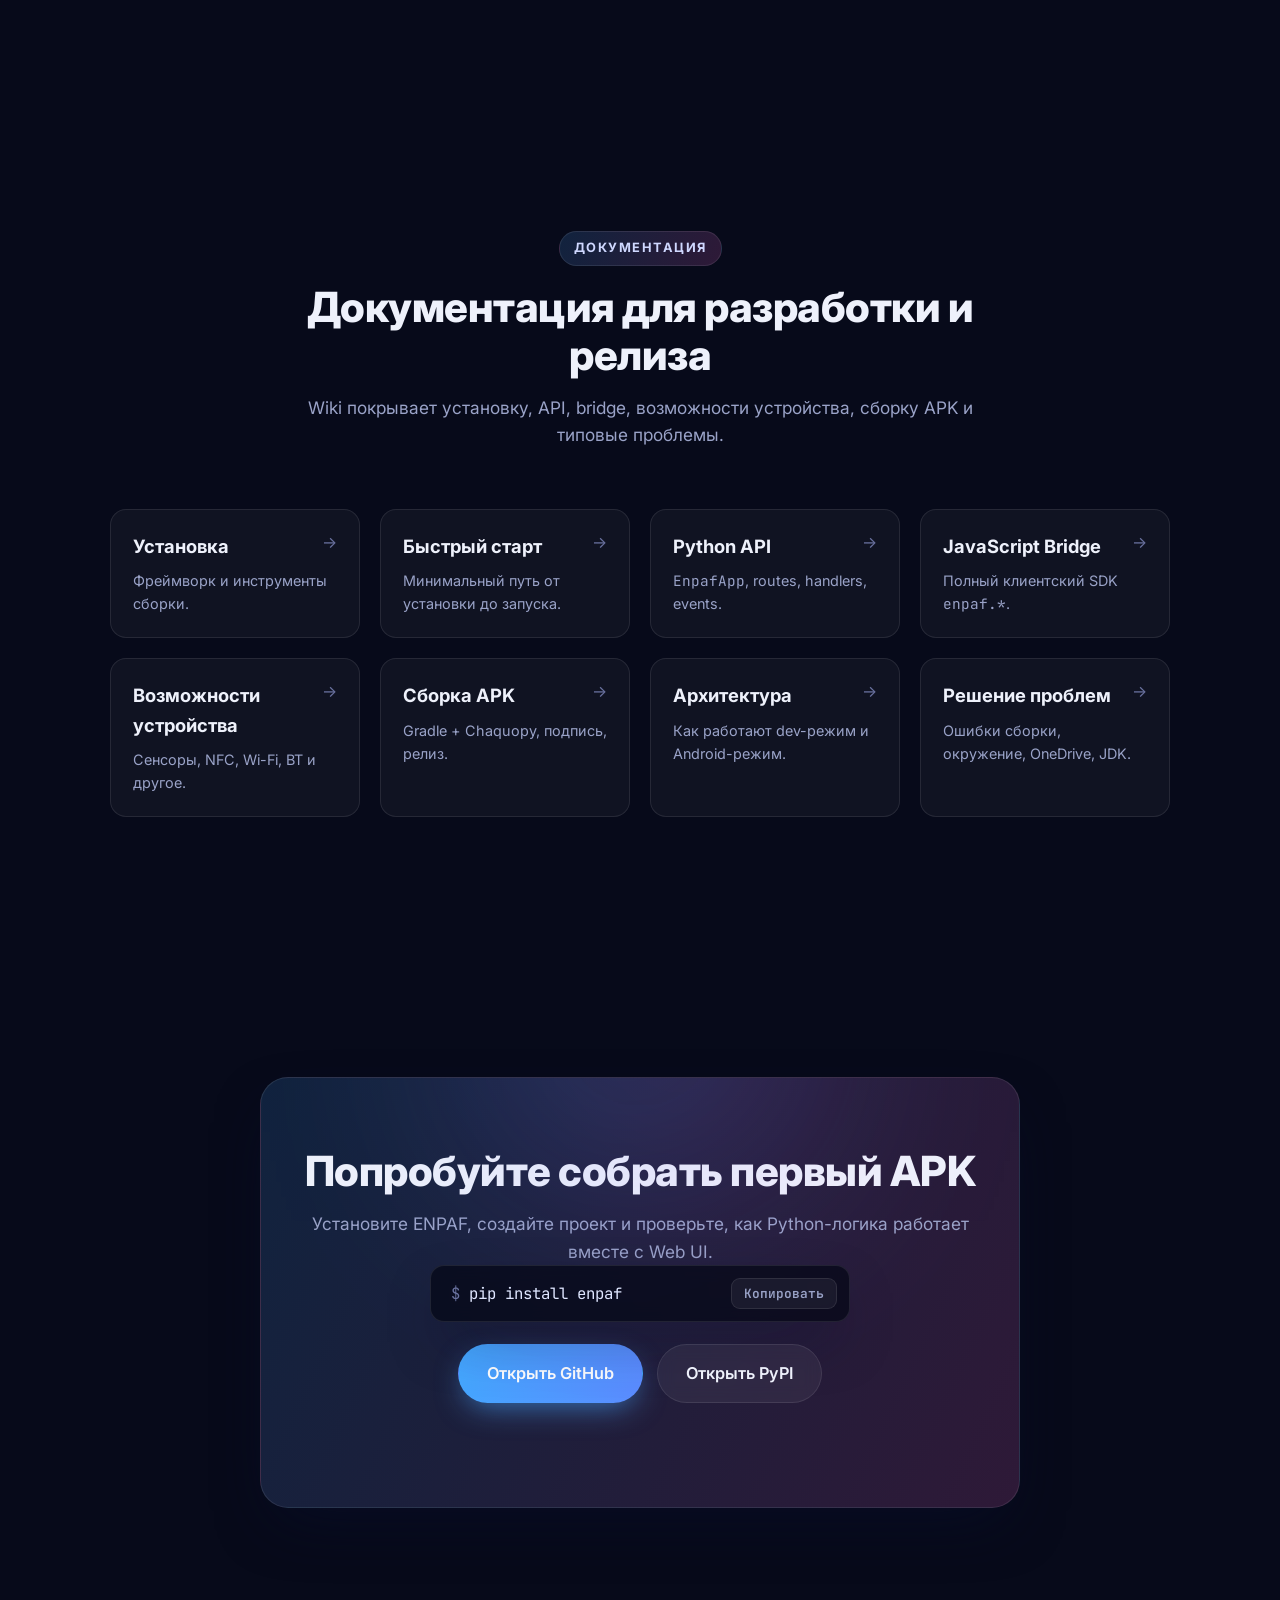
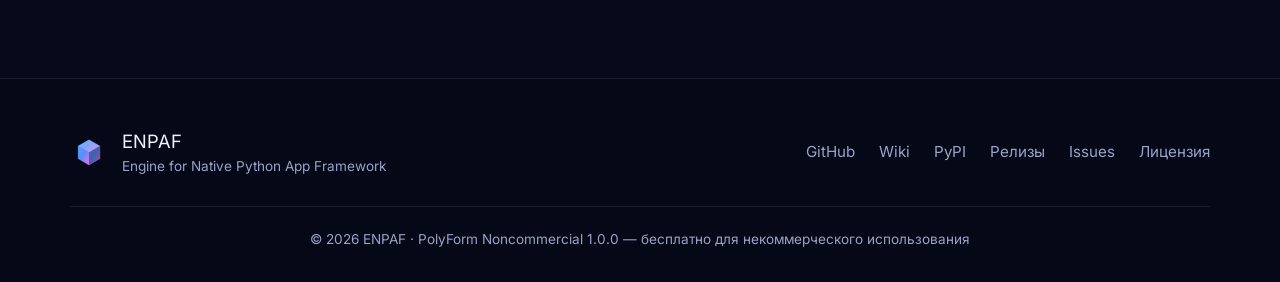
==== commit e75cb305: "Add favicon.ico + PNG icons so the logo shows in search results Crawlers (Yandex/Google) fetch /favi" ====
--- a/site/index.html
+++ b/site/index.html
@@ -57,10 +57,15 @@
   <meta name="twitter:image" content="https://enpaf.labunit.ru/assets/og.png" />
   <meta name="twitter:image:alt" content="ENPAF — Python + Web → Android APK" />
 
-  <!-- ============ Icons ============ -->
+  <!-- ============ Icons / favicons ============ -->
+  <!-- Root /favicon.ico is what search crawlers (Yandex, Google) fetch by default. -->
+  <link rel="icon" href="/favicon.ico" sizes="any" />
+  <link rel="icon" type="image/png" sizes="32x32" href="assets/favicon-32.png" />
+  <link rel="icon" type="image/png" sizes="16x16" href="assets/favicon-16.png" />
   <link rel="icon" type="image/svg+xml" href="assets/favicon.svg" />
-  <link rel="apple-touch-icon" href="assets/favicon.svg" />
+  <link rel="apple-touch-icon" sizes="180x180" href="assets/apple-touch-icon.png" />
   <link rel="mask-icon" href="assets/favicon.svg" color="#080b1e" />
+  <link rel="manifest" href="site.webmanifest" />
 
   <!-- ============ Structured data (Google rich results) ============ -->
   <script type="application/ld+json">
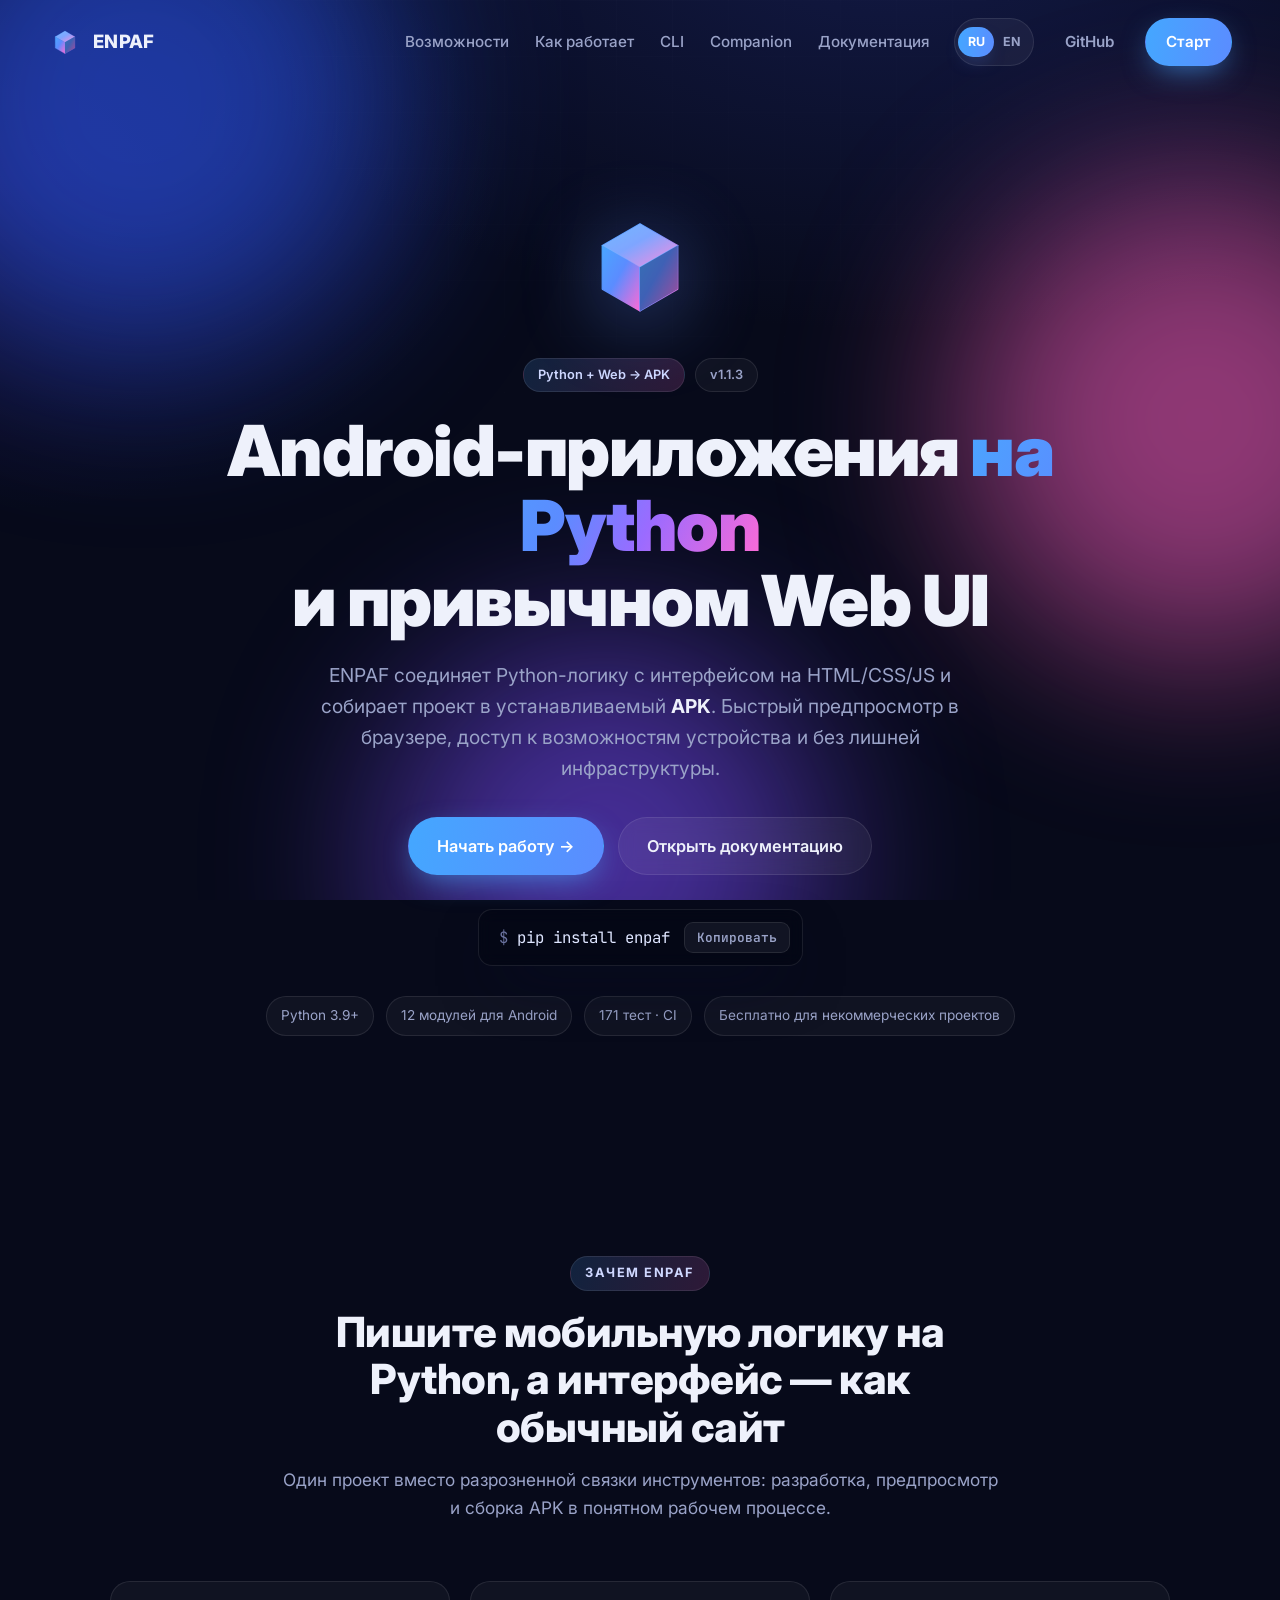
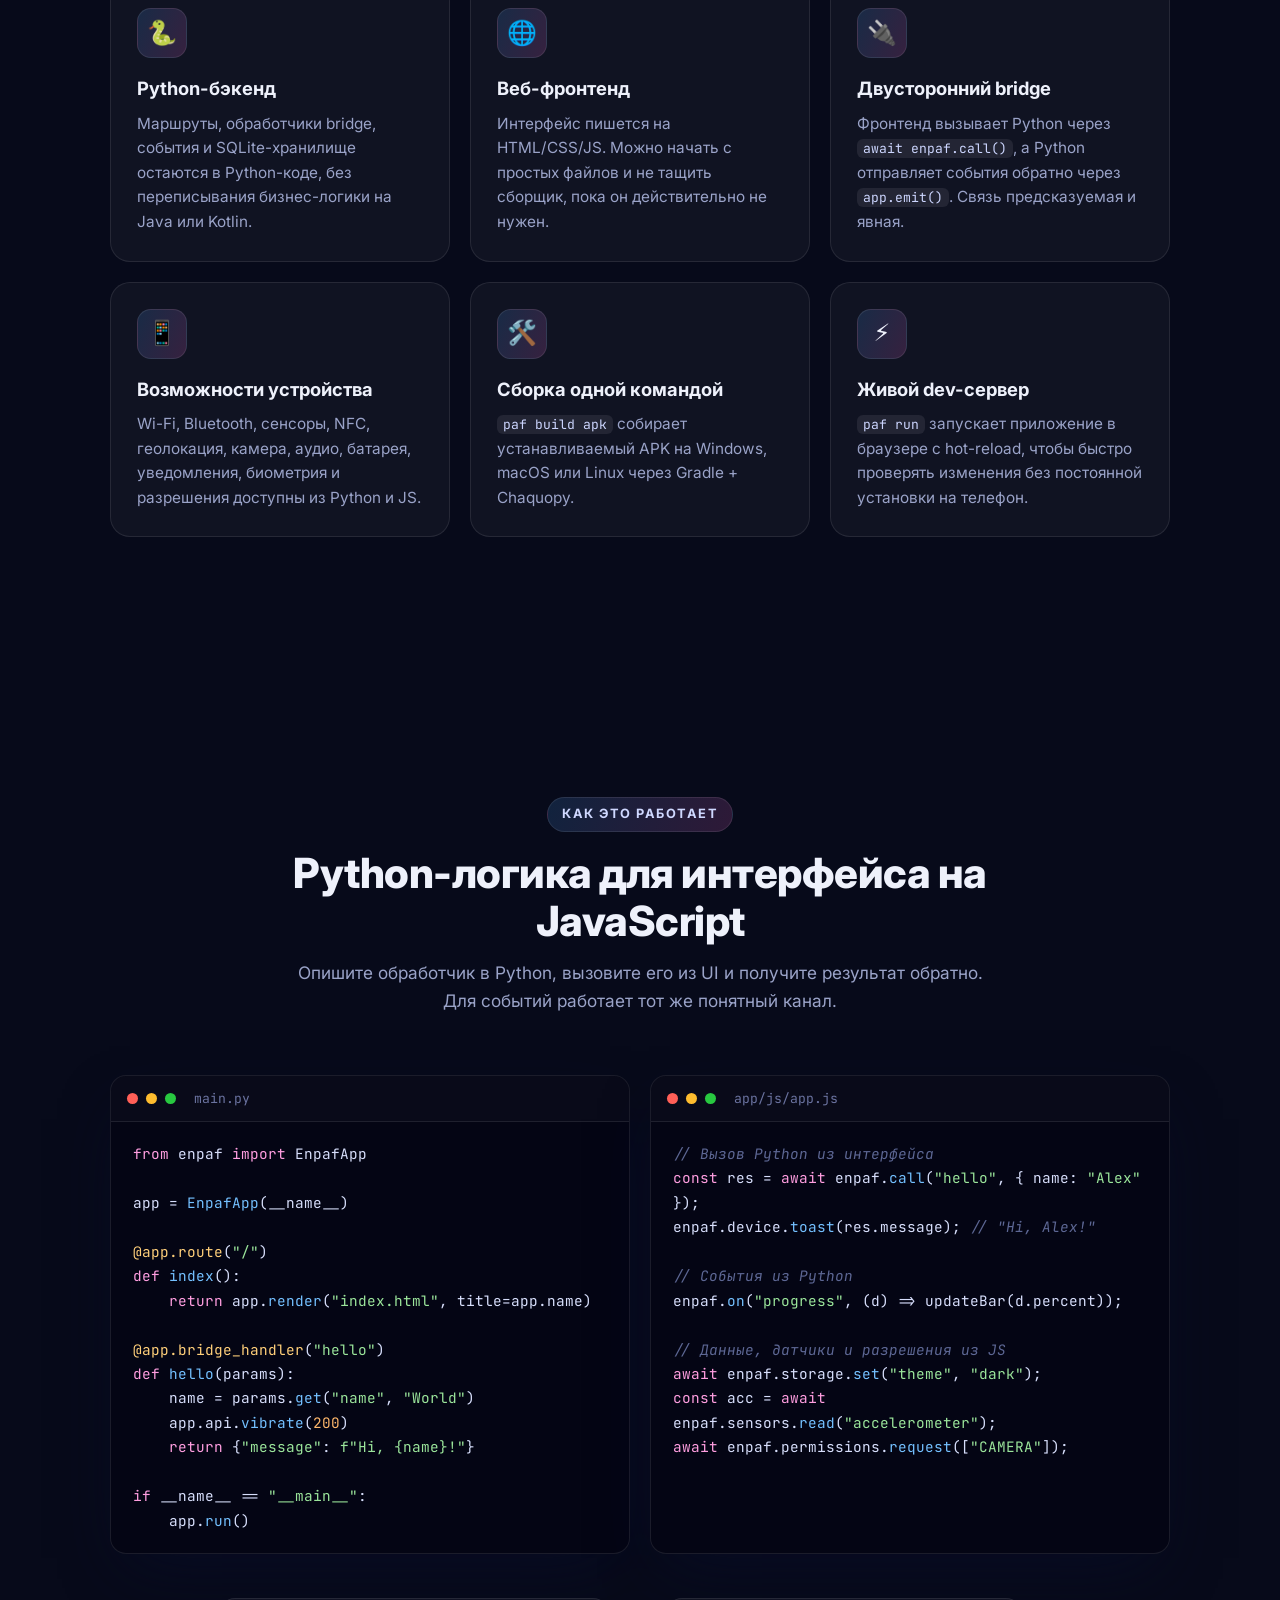
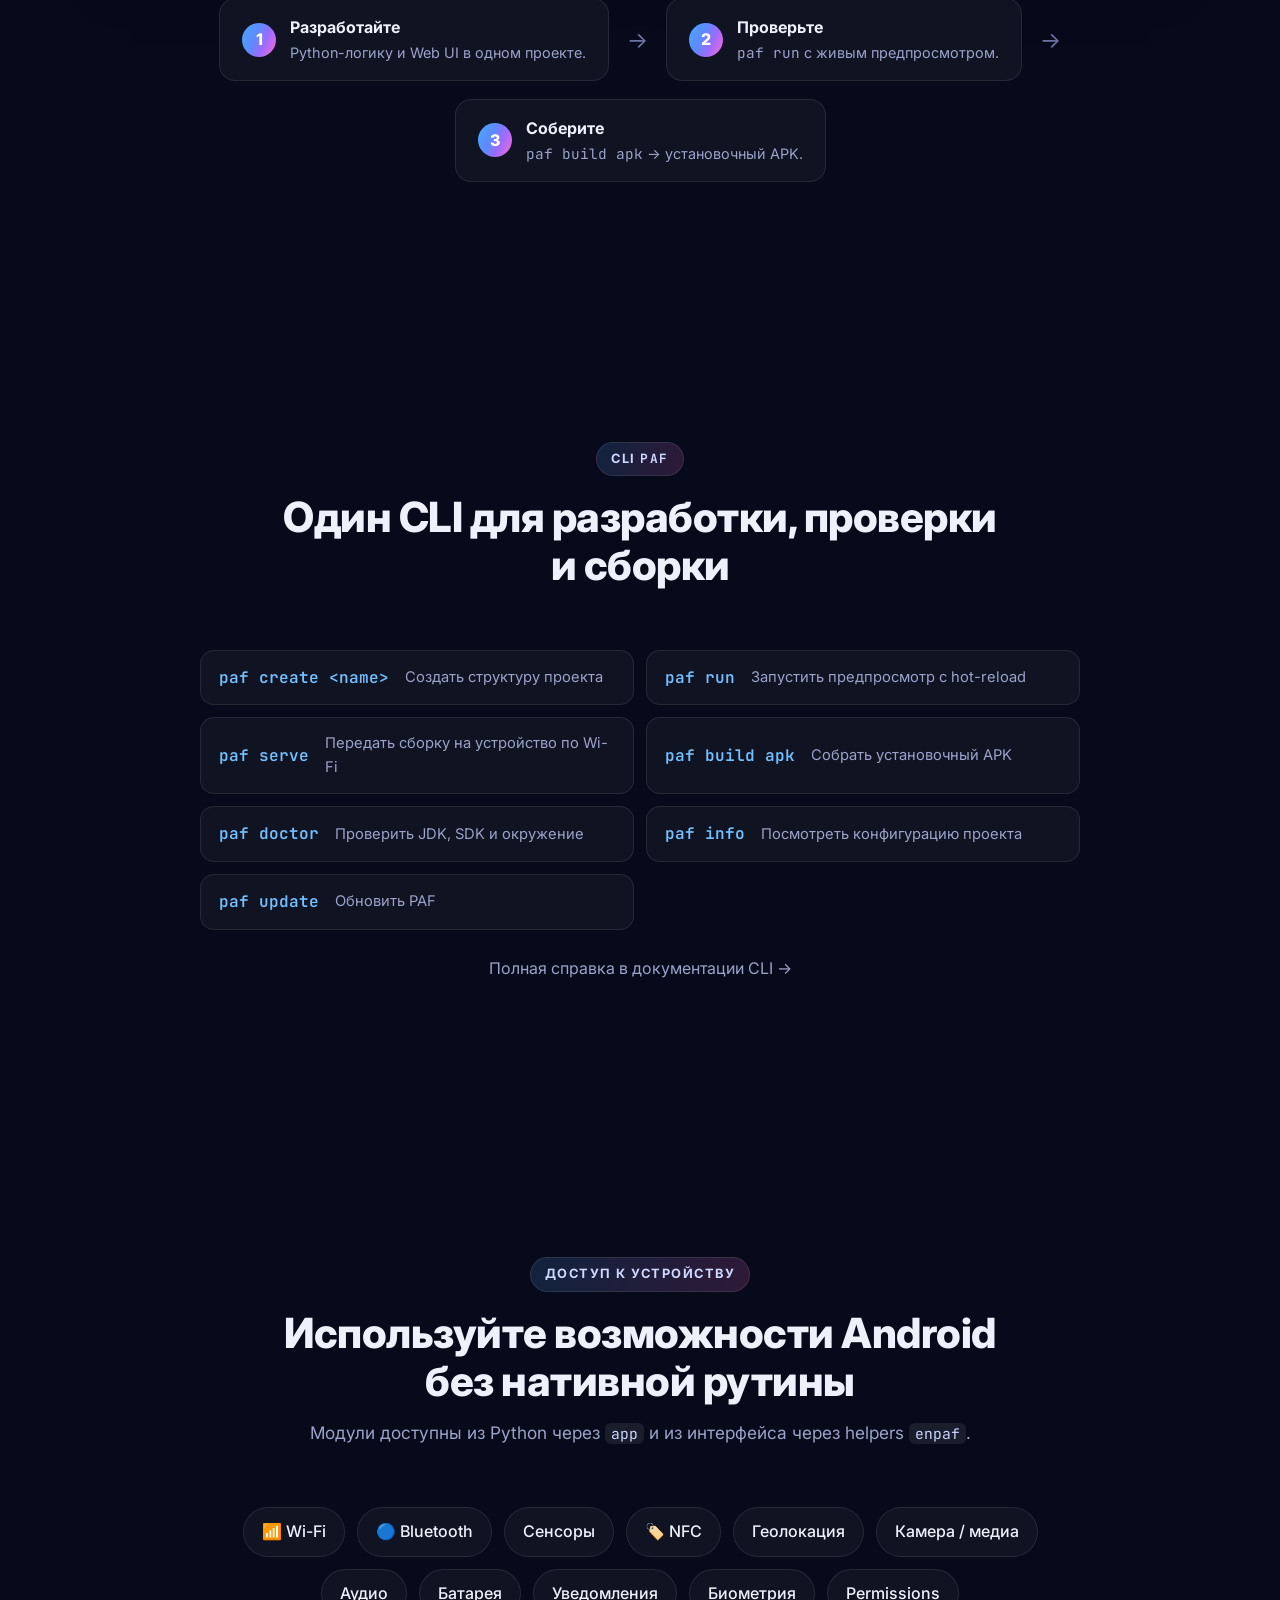
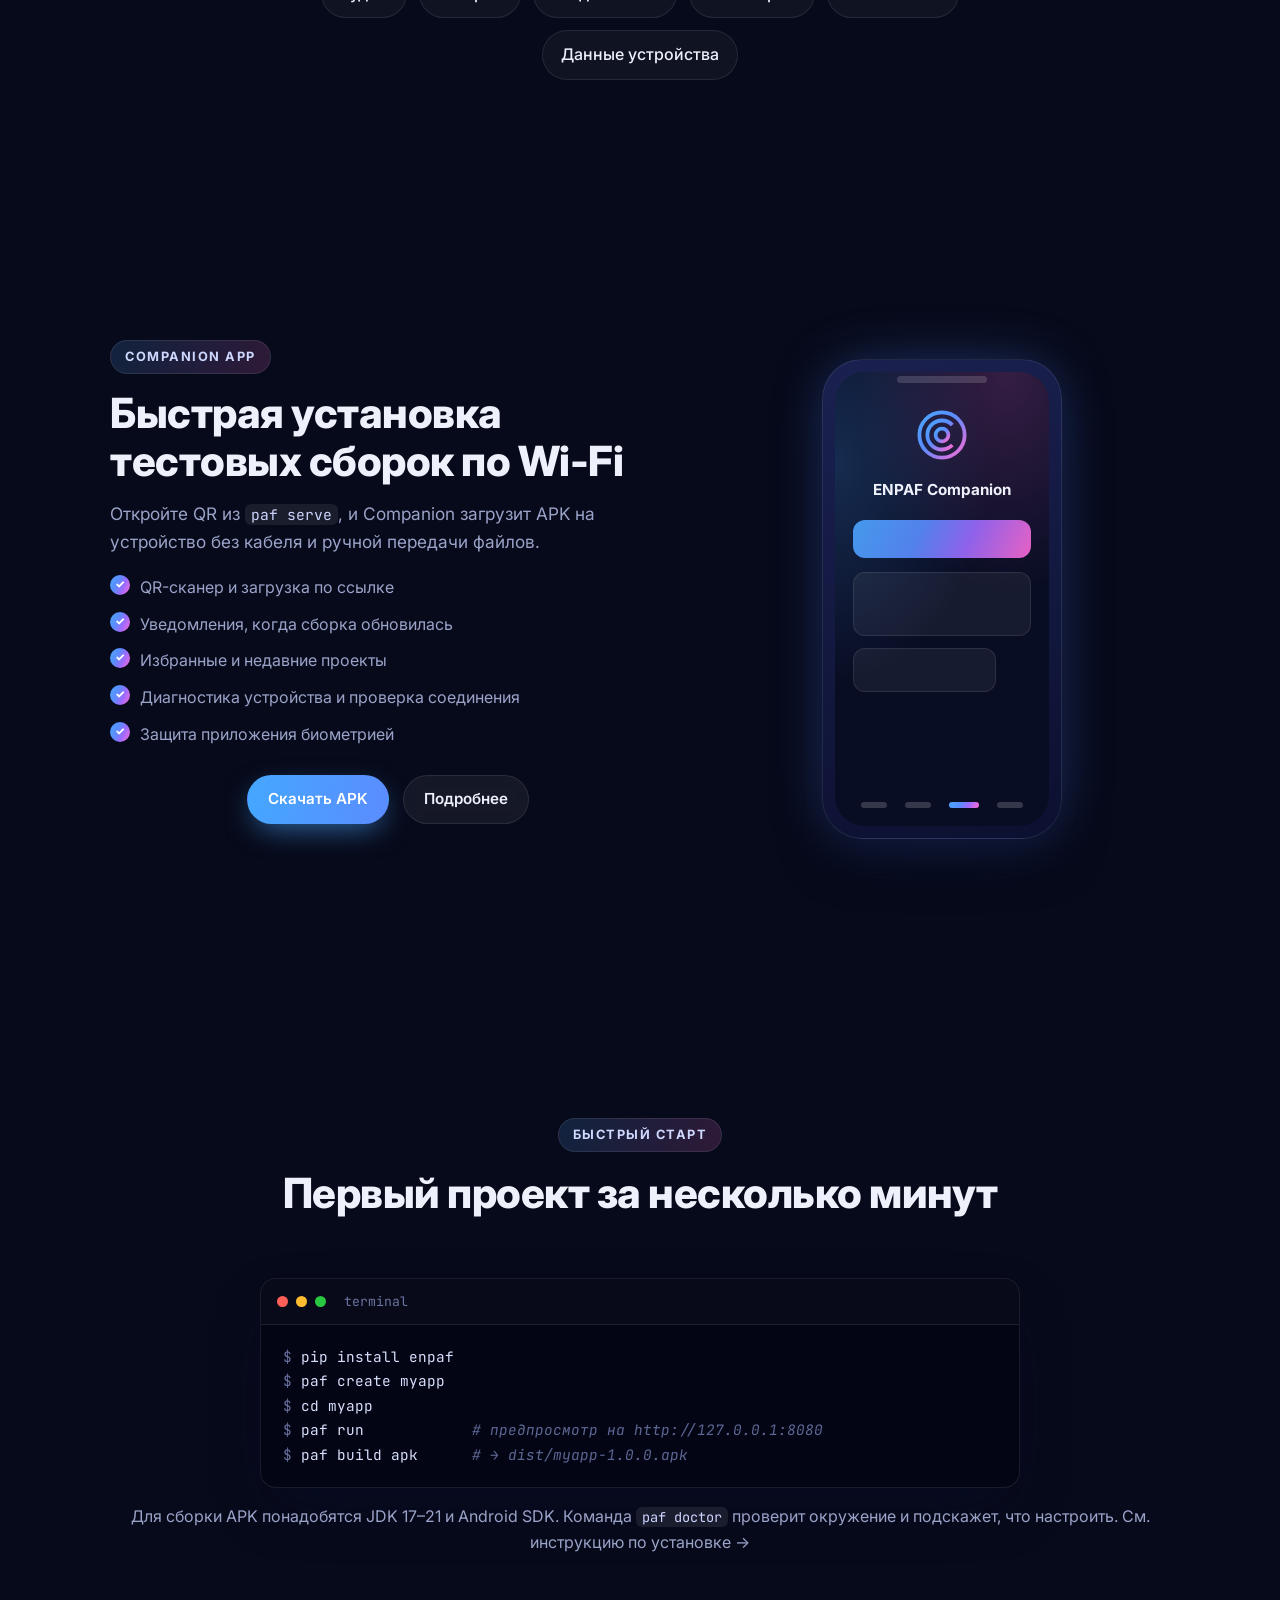
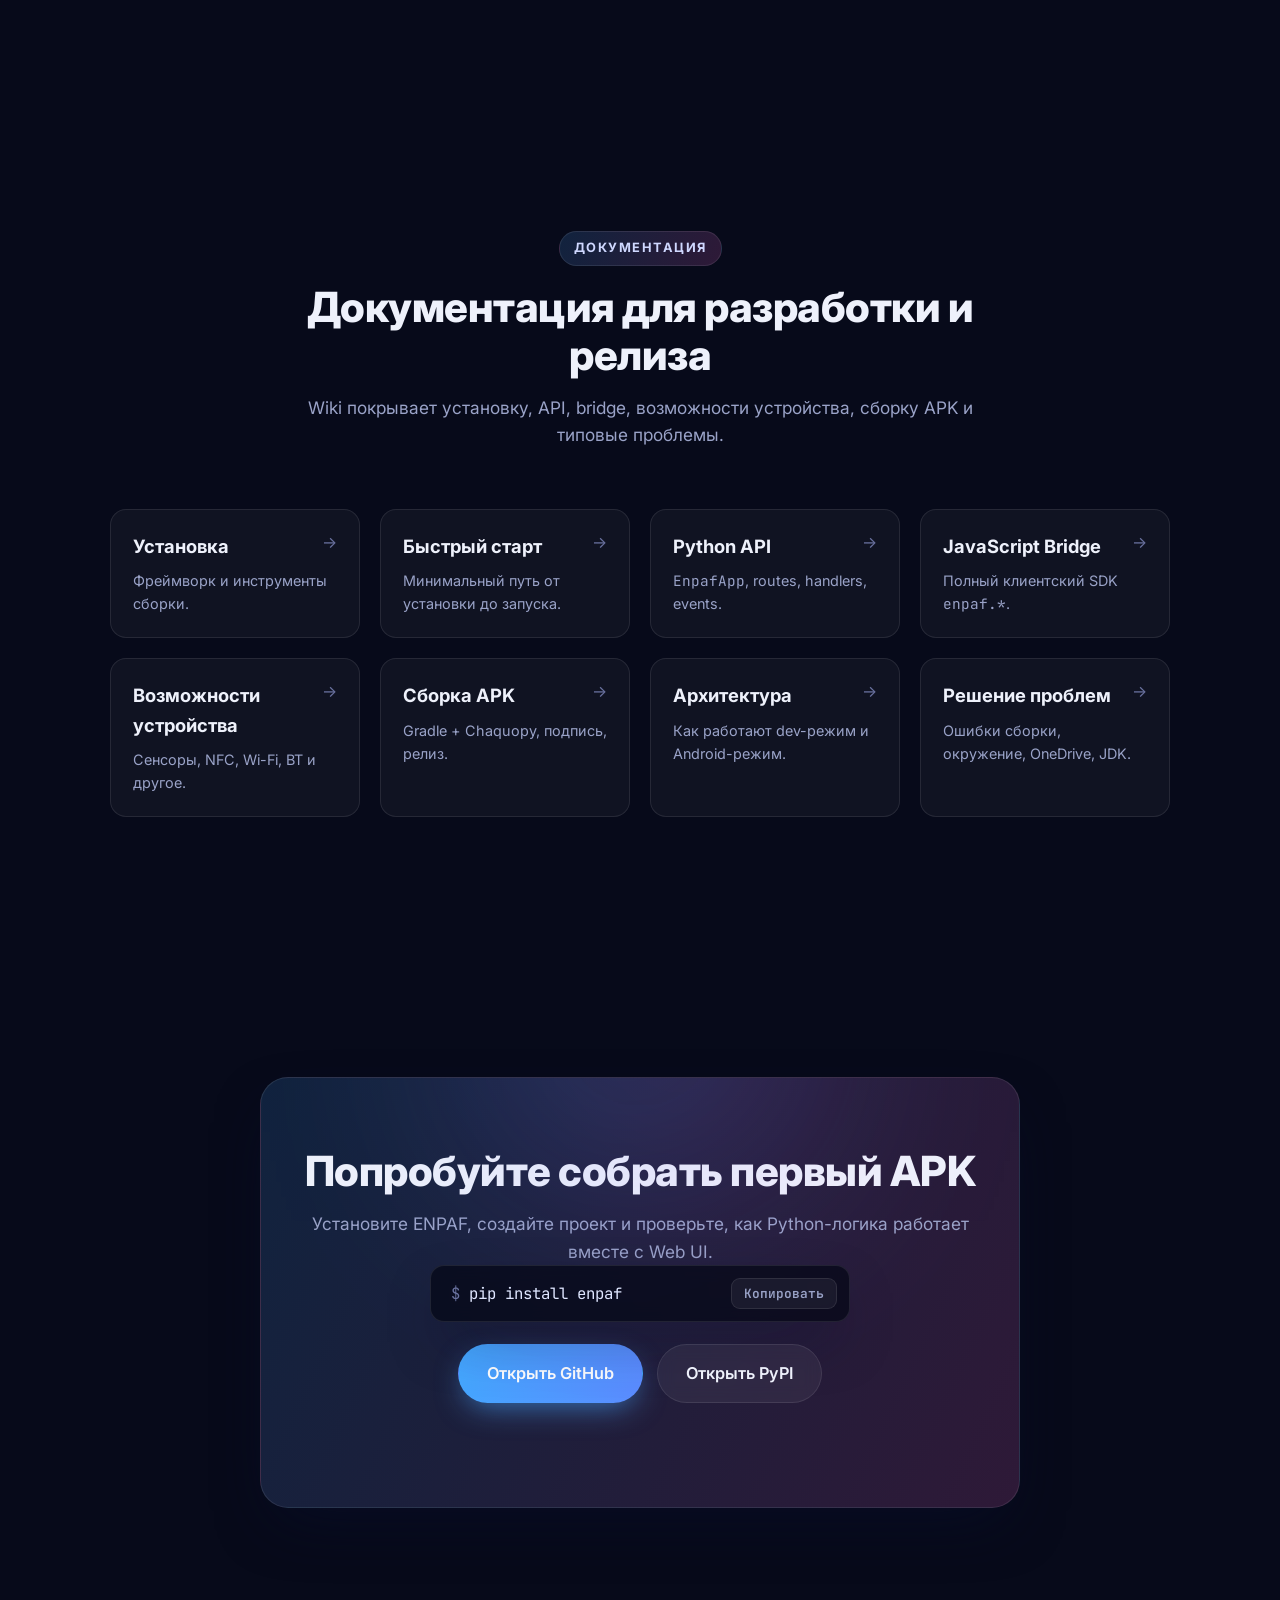
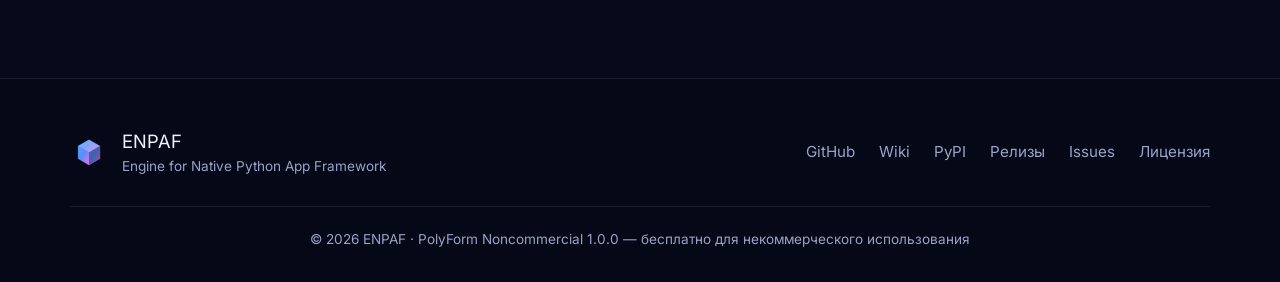
==== commit 5e95f96d: "Add server-backed visitor counter persisted to guest.stxt - site/server.py: stdlib-only server repla" ====
--- a/site/index.html
+++ b/site/index.html
@@ -419,6 +419,11 @@
     <div class="footer-bottom muted small">
       © 2026 ENPAF · PolyForm Noncommercial 1.0.0 — free for non-commercial use
     </div>
+    <div class="visits muted small" id="visits" hidden>
+      <span class="visits-dot" aria-hidden="true"></span>
+      <span class="visits-label">Visitors:</span>
+      <span class="visits-count" id="visitsCount">—</span>
+    </div>
   </footer>
 
   <script src="assets/app.js"></script>
--- a/site/assets/style.css
+++ b/site/assets/style.css
@@ -269,6 +269,10 @@
 .footer-links a { color: var(--muted); font-size: .95rem; transition: color .2s; }
 .footer-links a:hover { color: var(--text); }
 .footer-bottom { max-width: var(--maxw); margin: 28px auto 0; padding-top: 22px; border-top: 1px solid var(--stroke); text-align: center; }
+.visits { max-width: var(--maxw); margin: 10px auto 0; display: flex; align-items: center; justify-content: center; gap: 7px; }
+.visits[hidden] { display: none; }
+.visits-dot { width: 7px; height: 7px; border-radius: 50%; background: #4ade80; box-shadow: 0 0 8px #4ade80aa; }
+.visits-count { font-variant-numeric: tabular-nums; color: var(--text); font-weight: 600; }
 
 /* ── Reveal animation ────────────────────────────────────── */
 .reveal { opacity: 0; transform: translateY(28px); transition: opacity .7s cubic-bezier(.2,.7,.2,1), transform .7s cubic-bezier(.2,.7,.2,1); }
